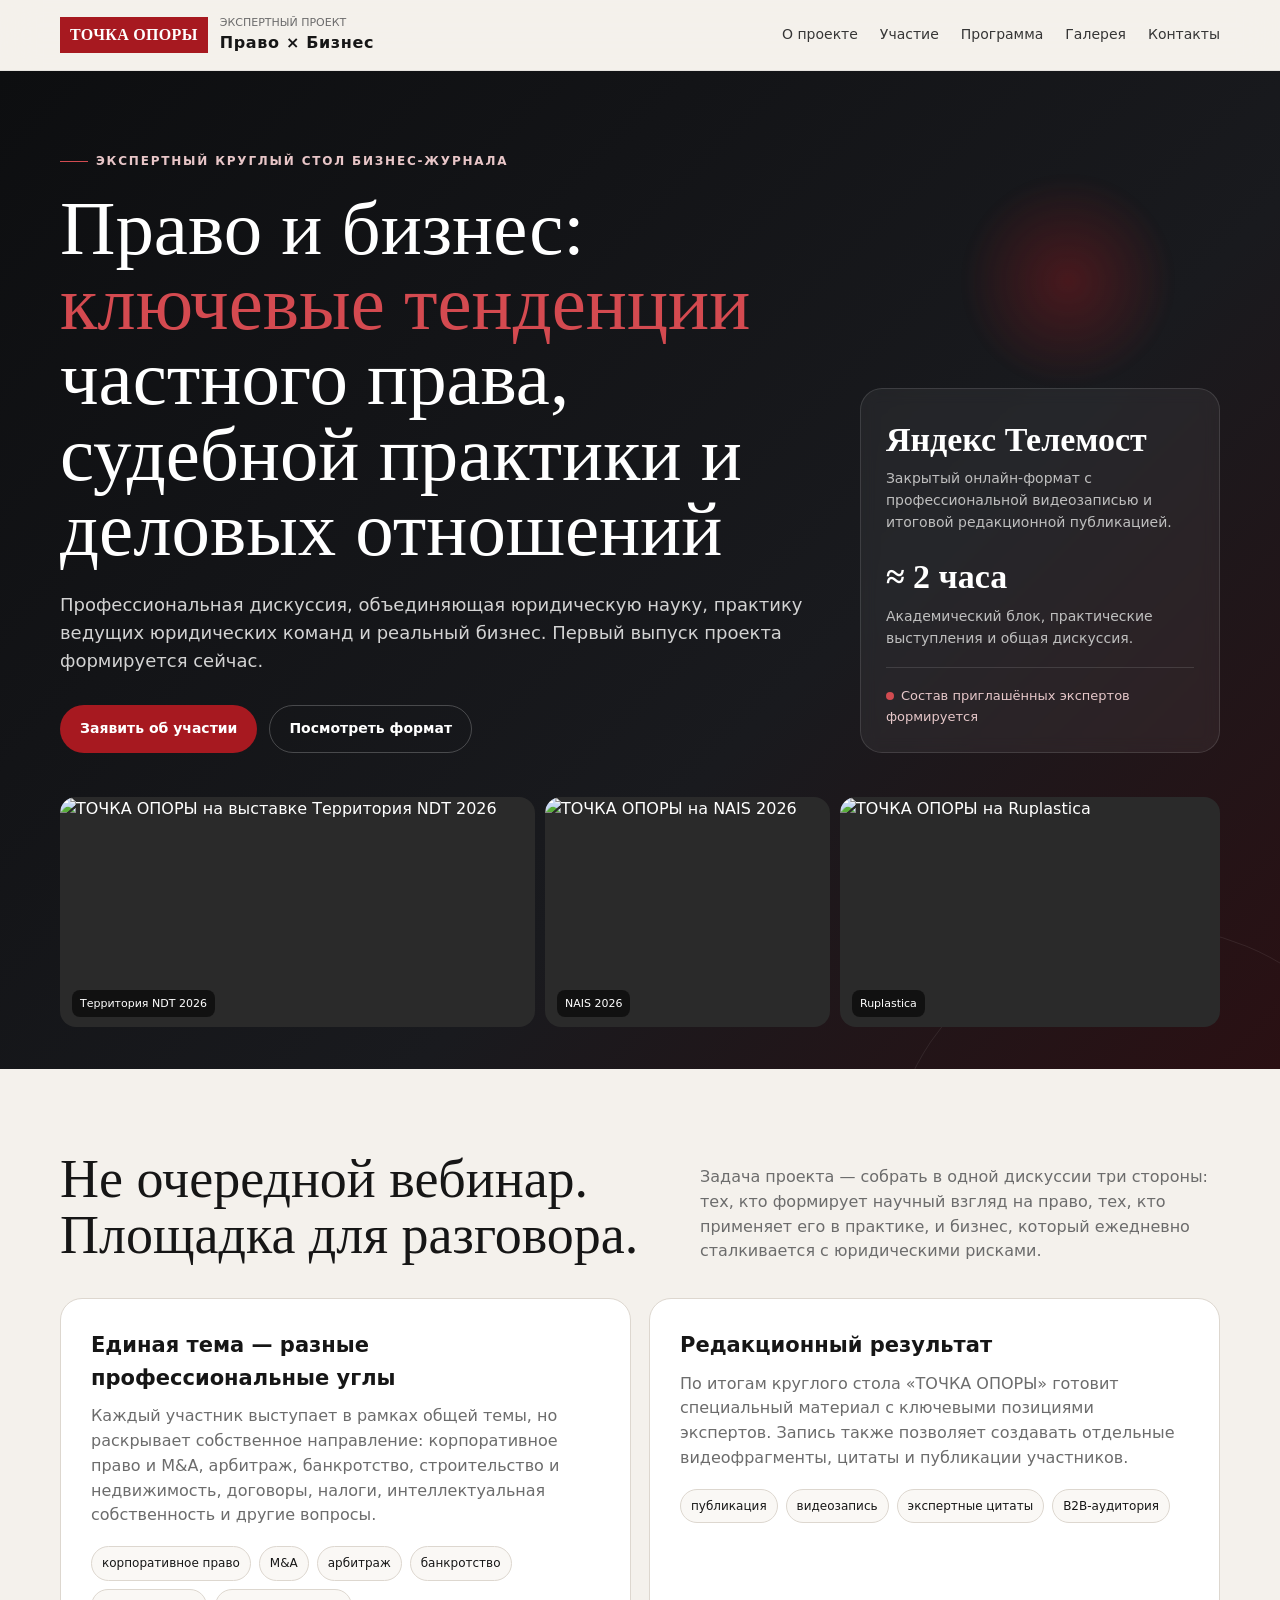
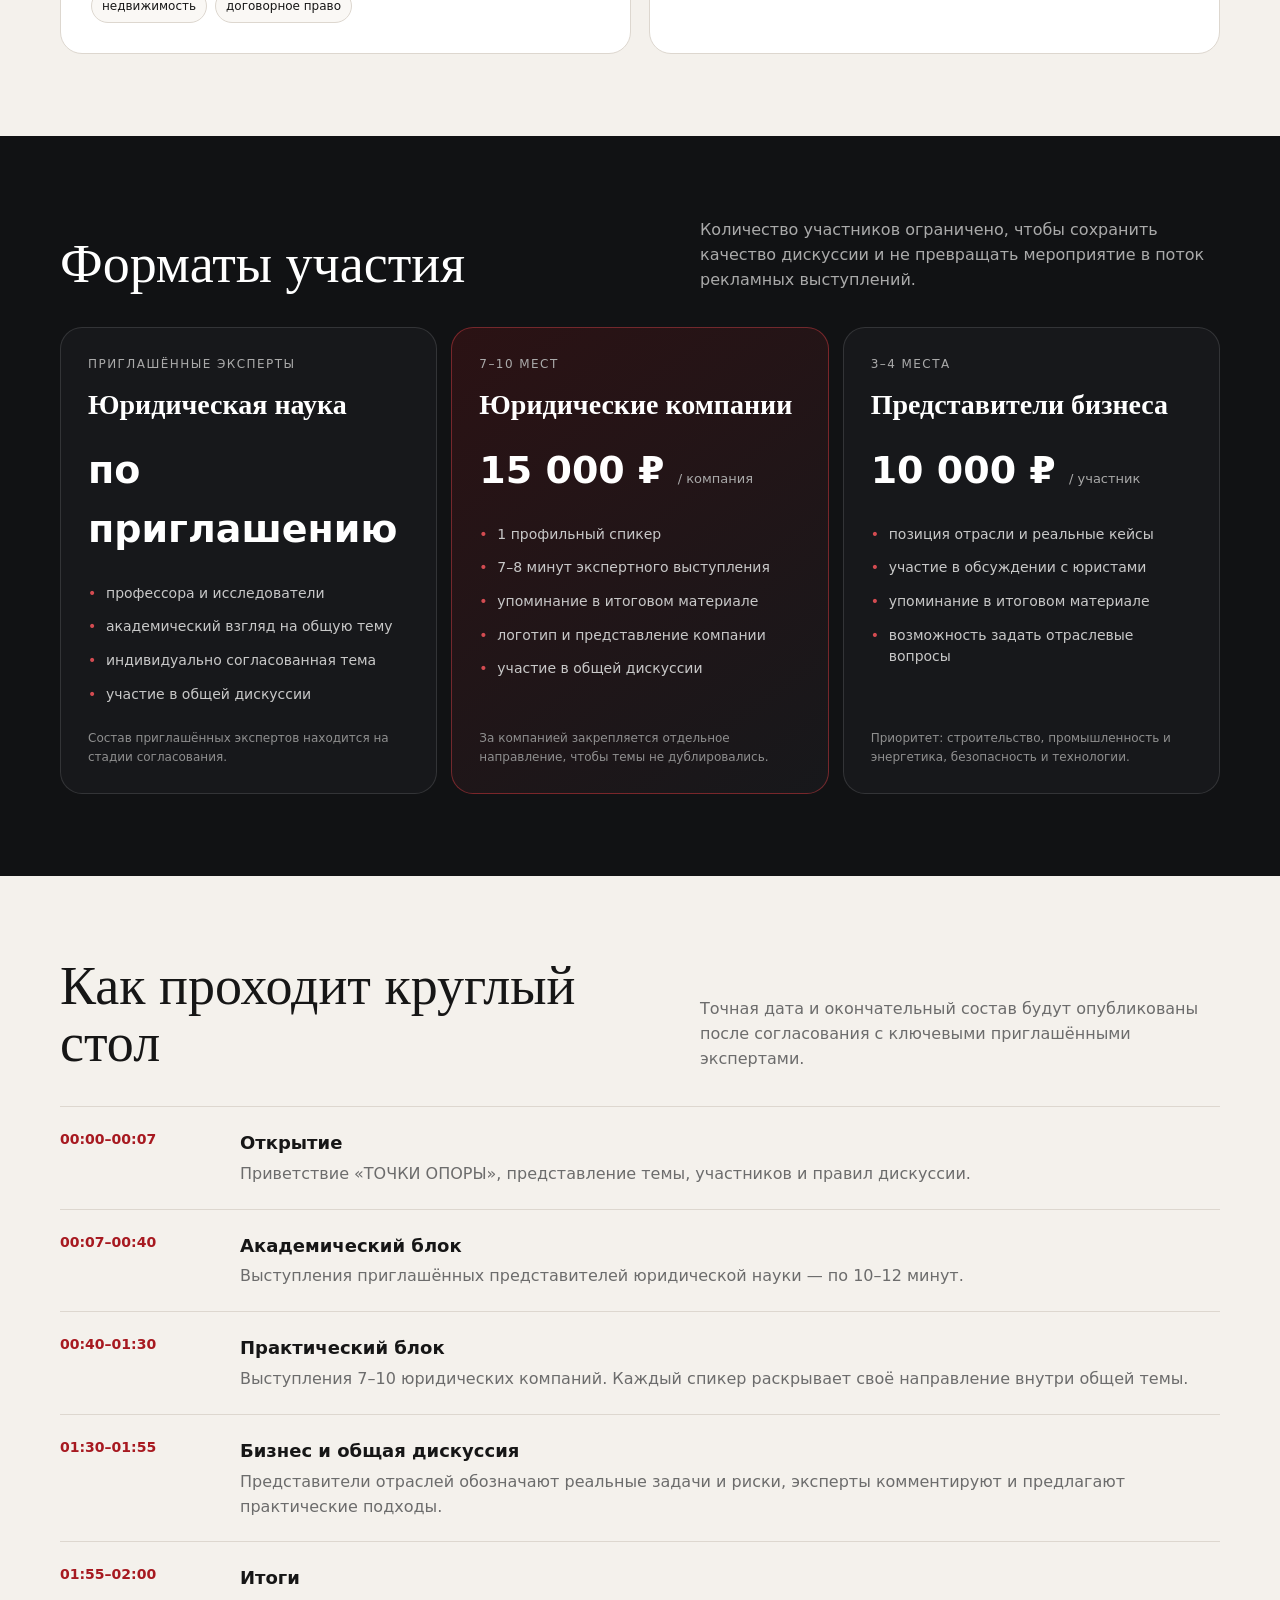
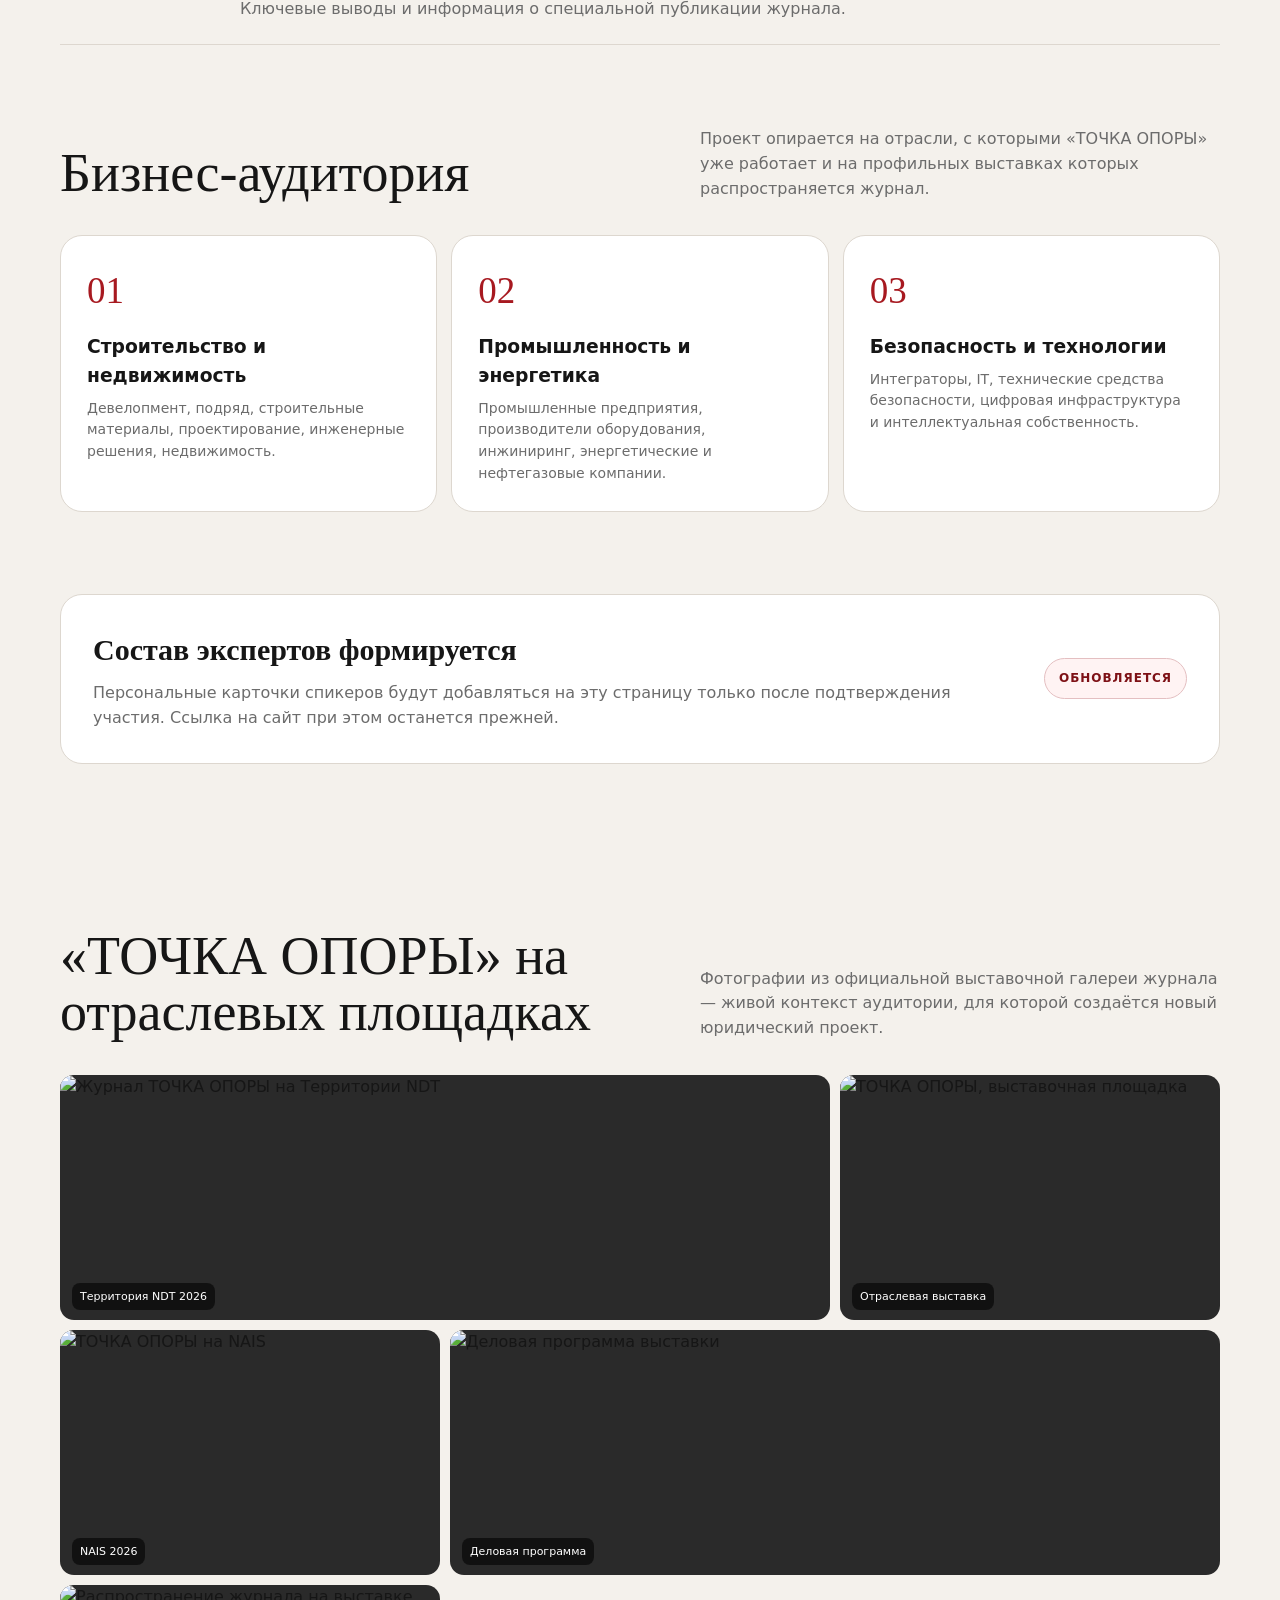
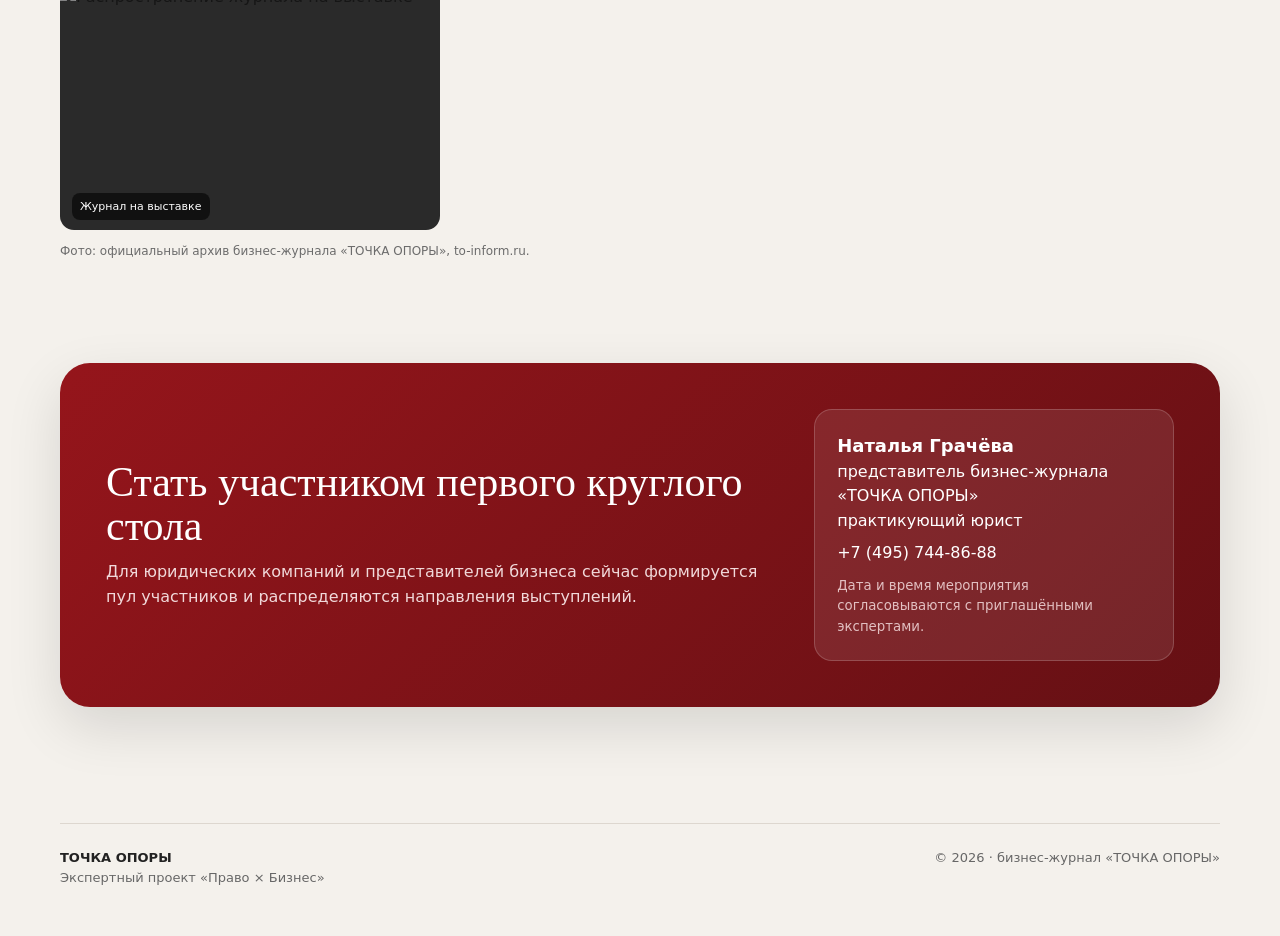
==== index.html @ 20055092 "Add files via upload" ====
<!doctype html>
<html lang="ru">
<head>
  <meta charset="utf-8" />
  <meta name="viewport" content="width=device-width,initial-scale=1" />
  <meta name="theme-color" content="#151515" />
  <meta name="description" content="Экспертный круглый стол бизнес-журнала «ТОЧКА ОПОРЫ»: право и бизнес, судебная практика и развитие деловых отношений." />
  <title>Право и бизнес — круглый стол «ТОЧКИ ОПОРЫ»</title>
  <style>
    :root{
      --ink:#161616;--muted:#6c6c6c;--paper:#f4f1ec;--white:#fff;--red:#a71920;--red2:#7e1116;--line:#ddd7cf;--dark:#111214;
      --radius:22px;--shadow:0 20px 55px rgba(0,0,0,.12);
    }
    *{box-sizing:border-box}html{scroll-behavior:smooth}body{margin:0;font-family:Inter,ui-sans-serif,system-ui,-apple-system,"Segoe UI",Roboto,Arial,sans-serif;background:var(--paper);color:var(--ink);line-height:1.55}
    a{color:inherit;text-decoration:none}img{display:block;max-width:100%}.wrap{width:min(1160px,calc(100% - 36px));margin:auto}
    .top{position:sticky;top:0;z-index:40;background:rgba(244,241,236,.9);backdrop-filter:blur(18px);border-bottom:1px solid rgba(0,0,0,.06)}
    .nav{height:70px;display:flex;align-items:center;justify-content:space-between;gap:24px}.brand{display:flex;align-items:center;gap:12px;font-weight:800;letter-spacing:.04em}.brandmark{background:var(--red);color:#fff;padding:6px 10px;font-family:Georgia,serif;font-weight:700;letter-spacing:.02em}.brand small{display:block;font-weight:500;color:var(--muted);letter-spacing:0;font-size:11px;text-transform:uppercase}.navlinks{display:flex;gap:22px;font-size:14px;color:#363636}.navlinks a:hover{color:var(--red)}
    .hero{background:linear-gradient(135deg,#0d0e10 0%,#191a1e 62%,#2a1013 100%);color:#fff;padding:74px 0 42px;overflow:hidden;position:relative}.hero:before{content:"";position:absolute;inset:auto -10% -38% auto;width:520px;height:520px;border:1px solid rgba(255,255,255,.08);border-radius:50%}.hero:after{content:"";position:absolute;right:8%;top:10%;width:220px;height:220px;background:radial-gradient(circle,rgba(167,25,32,.34),transparent 68%);filter:blur(3px)}
    .eyebrow{display:inline-flex;align-items:center;gap:8px;color:#e8c6c8;font-size:12px;text-transform:uppercase;letter-spacing:.15em;font-weight:700}.eyebrow:before{content:"";width:28px;height:1px;background:#d24b51}.hero-grid{display:grid;grid-template-columns:1.35fr .65fr;gap:52px;align-items:end;position:relative;z-index:1}.hero h1{font-family:Georgia,"Times New Roman",serif;font-size:clamp(43px,6vw,78px);line-height:.98;margin:20px 0 24px;max-width:900px;font-weight:500}.hero h1 span{color:#d44a50}.lead{max-width:760px;font-size:18px;color:#d3d3d3}.actions{display:flex;gap:12px;flex-wrap:wrap;margin-top:30px}.btn{display:inline-flex;align-items:center;justify-content:center;min-height:48px;padding:0 19px;border-radius:999px;font-weight:700;font-size:14px;border:1px solid transparent;transition:.2s}.btn.primary{background:var(--red);color:white}.btn.primary:hover{background:#c72a31;transform:translateY(-1px)}.btn.ghost{border-color:rgba(255,255,255,.22);color:#fff}.btn.ghost:hover{border-color:#fff}.hero-card{border:1px solid rgba(255,255,255,.12);border-radius:var(--radius);padding:25px;background:rgba(255,255,255,.055);backdrop-filter:blur(8px)}.hero-card strong{font-family:Georgia,serif;font-size:34px;display:block}.hero-card p{margin:2px 0 18px;color:#bfbfbf;font-size:14px}.hero-card .status{padding-top:18px;border-top:1px solid rgba(255,255,255,.12);font-size:13px;color:#e7c8ca}.dot{display:inline-block;width:8px;height:8px;border-radius:50%;background:#d14b50;margin-right:7px}
    .photo-strip{display:grid;grid-template-columns:1.25fr .75fr 1fr;gap:10px;margin-top:44px;position:relative;z-index:2}.photo-strip figure,.gallery figure{margin:0;overflow:hidden;background:#2a2a2a;position:relative}.photo-strip figure{height:230px;border-radius:16px}.photo-strip img,.gallery img{width:100%;height:100%;object-fit:cover;transition:transform .45s ease;image-rendering:auto}.photo-strip figure:hover img,.gallery figure:hover img{transform:scale(1.035)}.cap{position:absolute;left:12px;bottom:10px;background:rgba(0,0,0,.58);color:#fff;font-size:11px;padding:5px 8px;border-radius:8px;backdrop-filter:blur(8px)}
    section{padding:82px 0}.section-head{display:flex;justify-content:space-between;gap:40px;align-items:end;margin-bottom:34px}.section-head h2{font-family:Georgia,serif;font-size:clamp(34px,5vw,54px);line-height:1.05;margin:0;font-weight:500}.section-head p{max-width:520px;margin:0;color:var(--muted)}
    .intro{display:grid;grid-template-columns:1fr 1fr;gap:18px}.panel{background:#fff;border:1px solid var(--line);border-radius:var(--radius);padding:30px}.panel h3{font-size:21px;margin:0 0 10px}.panel p{margin:0;color:var(--muted)}.pillrow{display:flex;flex-wrap:wrap;gap:8px;margin-top:18px}.pill{border:1px solid var(--line);background:#faf8f5;padding:7px 10px;border-radius:999px;font-size:12px}
    .dark{background:var(--dark);color:#fff}.dark .section-head p{color:#aaa}.tiers{display:grid;grid-template-columns:repeat(3,1fr);gap:14px}.tier{border:1px solid rgba(255,255,255,.12);border-radius:var(--radius);padding:27px;background:#17181b;min-height:292px;display:flex;flex-direction:column}.tier.featured{background:linear-gradient(145deg,#2b1214,#17181b);border-color:rgba(204,59,65,.5)}.tier .label{font-size:12px;letter-spacing:.12em;text-transform:uppercase;color:#aaa}.tier h3{font-family:Georgia,serif;font-size:28px;margin:10px 0}.price{font-size:38px;font-weight:800;margin:4px 0 18px}.price small{font-size:13px;color:#aaa;font-weight:500}.tier ul{padding:0;margin:0;list-style:none;color:#c8c8c8;font-size:14px}.tier li{padding:6px 0 6px 18px;position:relative}.tier li:before{content:"•";position:absolute;left:0;color:#d34b51}.tier .note{margin-top:auto;padding-top:18px;color:#8f8f8f;font-size:12px}
    .program{display:grid;grid-template-columns:180px 1fr;gap:0;border-top:1px solid var(--line)}.slot{display:contents}.slot-time,.slot-body{padding:22px 0;border-bottom:1px solid var(--line)}.slot-time{font-weight:800;color:var(--red);font-size:14px}.slot-body h3{margin:0 0 5px;font-size:18px}.slot-body p{margin:0;color:var(--muted)}
    .industries{display:grid;grid-template-columns:repeat(3,1fr);gap:14px}.industry{border-radius:var(--radius);background:#fff;border:1px solid var(--line);padding:26px}.industry .n{font-family:Georgia,serif;color:var(--red);font-size:37px}.industry h3{margin:12px 0 8px}.industry p{margin:0;color:var(--muted);font-size:14px}
    .speaker-placeholder{background:#fff;border:1px solid var(--line);border-radius:var(--radius);padding:32px;display:grid;grid-template-columns:1fr auto;gap:20px;align-items:center}.speaker-placeholder h3{font-family:Georgia,serif;font-size:30px;margin:0 0 8px}.speaker-placeholder p{margin:0;color:var(--muted)}.badge{border:1px solid #e4bfc1;color:var(--red2);background:#fff3f3;border-radius:999px;padding:10px 14px;font-size:12px;font-weight:800;text-transform:uppercase;letter-spacing:.08em}
    .gallery{display:grid;grid-template-columns:repeat(3,1fr);gap:10px}.gallery figure{height:245px;border-radius:14px}.gallery .wide{grid-column:span 2}.gallery-source{margin-top:12px;color:var(--muted);font-size:12px}
    .cta{background:linear-gradient(135deg,#95151b,#651014);color:#fff;border-radius:30px;padding:46px;display:grid;grid-template-columns:1.3fr .7fr;gap:40px;align-items:center;box-shadow:var(--shadow)}.cta h2{font-family:Georgia,serif;font-size:42px;line-height:1.05;margin:0 0 12px;font-weight:500}.cta p{margin:0;color:#f1d9da}.contactbox{background:rgba(255,255,255,.09);border:1px solid rgba(255,255,255,.18);border-radius:18px;padding:22px}.contactbox strong{display:block;font-size:18px}.contactbox a{display:block;margin-top:7px;color:#fff}.contactbox small{display:block;margin-top:10px;color:#e2bfc1}
    footer{padding:34px 0 48px;color:#676767;font-size:13px}.foot{display:flex;justify-content:space-between;gap:20px;border-top:1px solid var(--line);padding-top:24px}.foot strong{color:#222}
    @media(max-width:860px){.navlinks{display:none}.hero-grid,.intro,.cta{grid-template-columns:1fr}.hero{padding-top:56px}.hero-card{max-width:480px}.photo-strip{grid-template-columns:1fr 1fr}.photo-strip figure:first-child{grid-column:span 2}.tiers,.industries{grid-template-columns:1fr}.section-head{display:block}.section-head p{margin-top:14px}.gallery{grid-template-columns:1fr 1fr}.gallery .wide{grid-column:span 2}.program{grid-template-columns:95px 1fr}.speaker-placeholder{grid-template-columns:1fr}.badge{justify-self:start}}
    @media(max-width:560px){.wrap{width:min(100% - 24px,1160px)}.nav{height:62px}.brand small{display:none}.hero h1{font-size:43px}.lead{font-size:16px}.photo-strip{grid-template-columns:1fr}.photo-strip figure,.photo-strip figure:first-child{grid-column:auto;height:200px}.gallery{grid-template-columns:1fr}.gallery .wide{grid-column:auto}.gallery figure{height:235px}.program{display:block}.slot{display:block;border-bottom:1px solid var(--line);padding:18px 0}.slot-time,.slot-body{border:0;padding:0}.slot-body{padding-top:6px}.cta{padding:30px}.cta h2{font-size:34px}section{padding:62px 0}}
  </style>
</head>
<body>
  <header class="top">
    <div class="wrap nav">
      <a class="brand" href="#top"><span class="brandmark">ТОЧКА ОПОРЫ</span><span><small>экспертный проект</small>Право × Бизнес</span></a>
      <nav class="navlinks"><a href="#concept">О проекте</a><a href="#participants">Участие</a><a href="#program">Программа</a><a href="#gallery">Галерея</a><a href="#contact">Контакты</a></nav>
    </div>
  </header>

  <main id="top">
    <section class="hero">
      <div class="wrap">
        <div class="hero-grid">
          <div>
            <div class="eyebrow">Экспертный круглый стол бизнес-журнала</div>
            <h1>Право и бизнес: <span>ключевые тенденции</span> частного права, судебной практики и деловых отношений</h1>
            <p class="lead">Профессиональная дискуссия, объединяющая юридическую науку, практику ведущих юридических команд и реальный бизнес. Первый выпуск проекта формируется сейчас.</p>
            <div class="actions"><a class="btn primary" href="#contact">Заявить об участии</a><a class="btn ghost" href="#program">Посмотреть формат</a></div>
          </div>
          <aside class="hero-card">
            <strong>Яндекс Телемост</strong><p>Закрытый онлайн-формат с профессиональной видеозаписью и итоговой редакционной публикацией.</p>
            <strong>≈ 2 часа</strong><p>Академический блок, практические выступления и общая дискуссия.</p>
            <div class="status"><span class="dot"></span>Состав приглашённых экспертов формируется</div>
          </aside>
        </div>
        <div class="photo-strip" aria-label="Фотографии журнала на отраслевых выставках">
          <figure><img loading="eager" src="https://www.to-inform.ru/images/stories/galleric/303/thumbs/terr-ndt26_06.jpg" alt="ТОЧКА ОПОРЫ на выставке Территория NDT 2026"><span class="cap">Территория NDT 2026</span></figure>
          <figure><img loading="lazy" src="https://www.to-inform.ru/images/stories/galleric/296/thumbs/nais26_09.jpg" alt="ТОЧКА ОПОРЫ на NAIS 2026"><span class="cap">NAIS 2026</span></figure>
          <figure><img loading="lazy" src="https://www.to-inform.ru/images/stories/galleric/287/thumbs/ruplastika25_15.jpg" alt="ТОЧКА ОПОРЫ на Ruplastica"><span class="cap">Ruplastica</span></figure>
        </div>
      </div>
    </section>

    <section id="concept">
      <div class="wrap">
        <div class="section-head"><h2>Не очередной вебинар.<br>Площадка для разговора.</h2><p>Задача проекта — собрать в одной дискуссии три стороны: тех, кто формирует научный взгляд на право, тех, кто применяет его в практике, и бизнес, который ежедневно сталкивается с юридическими рисками.</p></div>
        <div class="intro">
          <article class="panel"><h3>Единая тема — разные профессиональные углы</h3><p>Каждый участник выступает в рамках общей темы, но раскрывает собственное направление: корпоративное право и M&A, арбитраж, банкротство, строительство и недвижимость, договоры, налоги, интеллектуальная собственность и другие вопросы.</p><div class="pillrow"><span class="pill">корпоративное право</span><span class="pill">M&A</span><span class="pill">арбитраж</span><span class="pill">банкротство</span><span class="pill">недвижимость</span><span class="pill">договорное право</span></div></article>
          <article class="panel"><h3>Редакционный результат</h3><p>По итогам круглого стола «ТОЧКА ОПОРЫ» готовит специальный материал с ключевыми позициями экспертов. Запись также позволяет создавать отдельные видеофрагменты, цитаты и публикации участников.</p><div class="pillrow"><span class="pill">публикация</span><span class="pill">видеозапись</span><span class="pill">экспертные цитаты</span><span class="pill">B2B-аудитория</span></div></article>
        </div>
      </div>
    </section>

    <section id="participants" class="dark">
      <div class="wrap">
        <div class="section-head"><h2>Форматы участия</h2><p>Количество участников ограничено, чтобы сохранить качество дискуссии и не превращать мероприятие в поток рекламных выступлений.</p></div>
        <div class="tiers">
          <article class="tier"><div class="label">Приглашённые эксперты</div><h3>Юридическая наука</h3><div class="price">по приглашению</div><ul><li>профессора и исследователи</li><li>академический взгляд на общую тему</li><li>индивидуально согласованная тема</li><li>участие в общей дискуссии</li></ul><div class="note">Состав приглашённых экспертов находится на стадии согласования.</div></article>
          <article class="tier featured"><div class="label">7–10 мест</div><h3>Юридические компании</h3><div class="price">15 000 ₽ <small>/ компания</small></div><ul><li>1 профильный спикер</li><li>7–8 минут экспертного выступления</li><li>упоминание в итоговом материале</li><li>логотип и представление компании</li><li>участие в общей дискуссии</li></ul><div class="note">За компанией закрепляется отдельное направление, чтобы темы не дублировались.</div></article>
          <article class="tier"><div class="label">3–4 места</div><h3>Представители бизнеса</h3><div class="price">10 000 ₽ <small>/ участник</small></div><ul><li>позиция отрасли и реальные кейсы</li><li>участие в обсуждении с юристами</li><li>упоминание в итоговом материале</li><li>возможность задать отраслевые вопросы</li></ul><div class="note">Приоритет: строительство, промышленность и энергетика, безопасность и технологии.</div></article>
        </div>
      </div>
    </section>

    <section id="program">
      <div class="wrap">
        <div class="section-head"><h2>Как проходит круглый стол</h2><p>Точная дата и окончательный состав будут опубликованы после согласования с ключевыми приглашёнными экспертами.</p></div>
        <div class="program">
          <div class="slot"><div class="slot-time">00:00–00:07</div><div class="slot-body"><h3>Открытие</h3><p>Приветствие «ТОЧКИ ОПОРЫ», представление темы, участников и правил дискуссии.</p></div></div>
          <div class="slot"><div class="slot-time">00:07–00:40</div><div class="slot-body"><h3>Академический блок</h3><p>Выступления приглашённых представителей юридической науки — по 10–12 минут.</p></div></div>
          <div class="slot"><div class="slot-time">00:40–01:30</div><div class="slot-body"><h3>Практический блок</h3><p>Выступления 7–10 юридических компаний. Каждый спикер раскрывает своё направление внутри общей темы.</p></div></div>
          <div class="slot"><div class="slot-time">01:30–01:55</div><div class="slot-body"><h3>Бизнес и общая дискуссия</h3><p>Представители отраслей обозначают реальные задачи и риски, эксперты комментируют и предлагают практические подходы.</p></div></div>
          <div class="slot"><div class="slot-time">01:55–02:00</div><div class="slot-body"><h3>Итоги</h3><p>Ключевые выводы и информация о специальной публикации журнала.</p></div></div>
        </div>
      </div>
    </section>

    <section style="padding-top:0">
      <div class="wrap">
        <div class="section-head"><h2>Бизнес-аудитория</h2><p>Проект опирается на отрасли, с которыми «ТОЧКА ОПОРЫ» уже работает и на профильных выставках которых распространяется журнал.</p></div>
        <div class="industries">
          <article class="industry"><div class="n">01</div><h3>Строительство и недвижимость</h3><p>Девелопмент, подряд, строительные материалы, проектирование, инженерные решения, недвижимость.</p></article>
          <article class="industry"><div class="n">02</div><h3>Промышленность и энергетика</h3><p>Промышленные предприятия, производители оборудования, инжиниринг, энергетические и нефтегазовые компании.</p></article>
          <article class="industry"><div class="n">03</div><h3>Безопасность и технологии</h3><p>Интеграторы, IT, технические средства безопасности, цифровая инфраструктура и интеллектуальная собственность.</p></article>
        </div>
      </div>
    </section>

    <section style="padding-top:0">
      <div class="wrap">
        <div class="speaker-placeholder"><div><h3>Состав экспертов формируется</h3><p>Персональные карточки спикеров будут добавляться на эту страницу только после подтверждения участия. Ссылка на сайт при этом останется прежней.</p></div><div class="badge">обновляется</div></div>
      </div>
    </section>

    <section id="gallery">
      <div class="wrap">
        <div class="section-head"><h2>«ТОЧКА ОПОРЫ» на отраслевых площадках</h2><p>Фотографии из официальной выставочной галереи журнала — живой контекст аудитории, для которой создаётся новый юридический проект.</p></div>
        <div class="gallery">
          <figure class="wide"><img loading="lazy" src="https://www.to-inform.ru/images/stories/galleric/303/thumbs/terr-ndt26_04.jpg" alt="Журнал ТОЧКА ОПОРЫ на Территории NDT"><span class="cap">Территория NDT 2026</span></figure>
          <figure><img loading="lazy" src="https://www.to-inform.ru/images/stories/galleric/303/thumbs/terr-ndt26_07.jpg" alt="ТОЧКА ОПОРЫ, выставочная площадка"><span class="cap">Отраслевая выставка</span></figure>
          <figure><img loading="lazy" src="https://www.to-inform.ru/images/stories/galleric/296/thumbs/nais26_08.jpg" alt="ТОЧКА ОПОРЫ на NAIS"><span class="cap">NAIS 2026</span></figure>
          <figure class="wide"><img loading="lazy" src="https://www.to-inform.ru/images/stories/galleric/287/thumbs/ruplastika25_14.jpg" alt="Деловая программа выставки"><span class="cap">Деловая программа</span></figure>
          <figure><img loading="lazy" src="https://www.to-inform.ru/images/stories/galleric/296/thumbs/nais26_07.jpg" alt="Распространение журнала на выставке"><span class="cap">Журнал на выставке</span></figure>
        </div>
        <div class="gallery-source">Фото: официальный архив бизнес-журнала «ТОЧКА ОПОРЫ», to-inform.ru.</div>
      </div>
    </section>

    <section id="contact" style="padding-top:20px">
      <div class="wrap">
        <div class="cta">
          <div><h2>Стать участником первого круглого стола</h2><p>Для юридических компаний и представителей бизнеса сейчас формируется пул участников и распределяются направления выступлений.</p></div>
          <div class="contactbox"><strong>Наталья Грачёва</strong><span>представитель бизнес-журнала «ТОЧКА ОПОРЫ»<br>практикующий юрист</span><a href="tel:+74957448688">+7 (495) 744-86-88</a><small>Дата и время мероприятия согласовываются с приглашёнными экспертами.</small></div>
        </div>
      </div>
    </section>
  </main>

  <footer><div class="wrap foot"><div><strong>ТОЧКА ОПОРЫ</strong><br>Экспертный проект «Право × Бизнес»</div><div>© 2026 · бизнес-журнал «ТОЧКА ОПОРЫ»</div></div></footer>
</body>
</html>
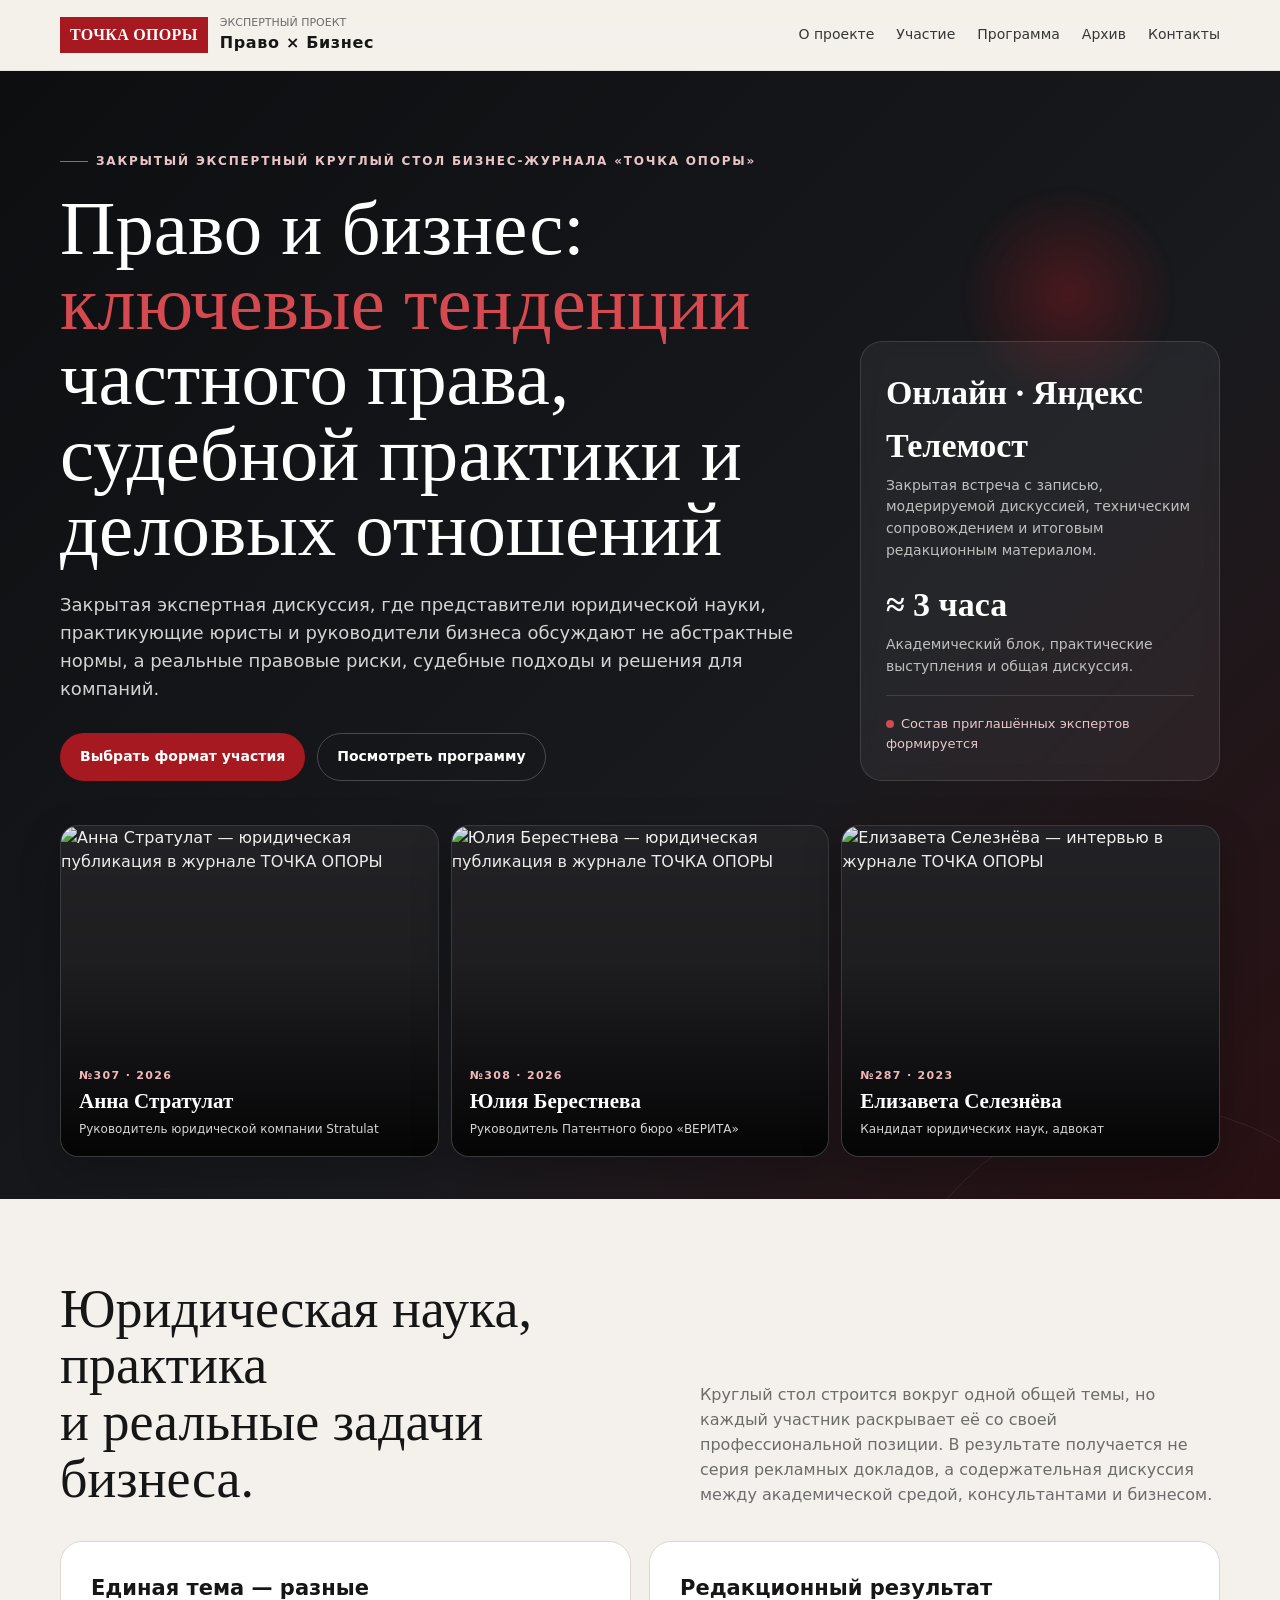
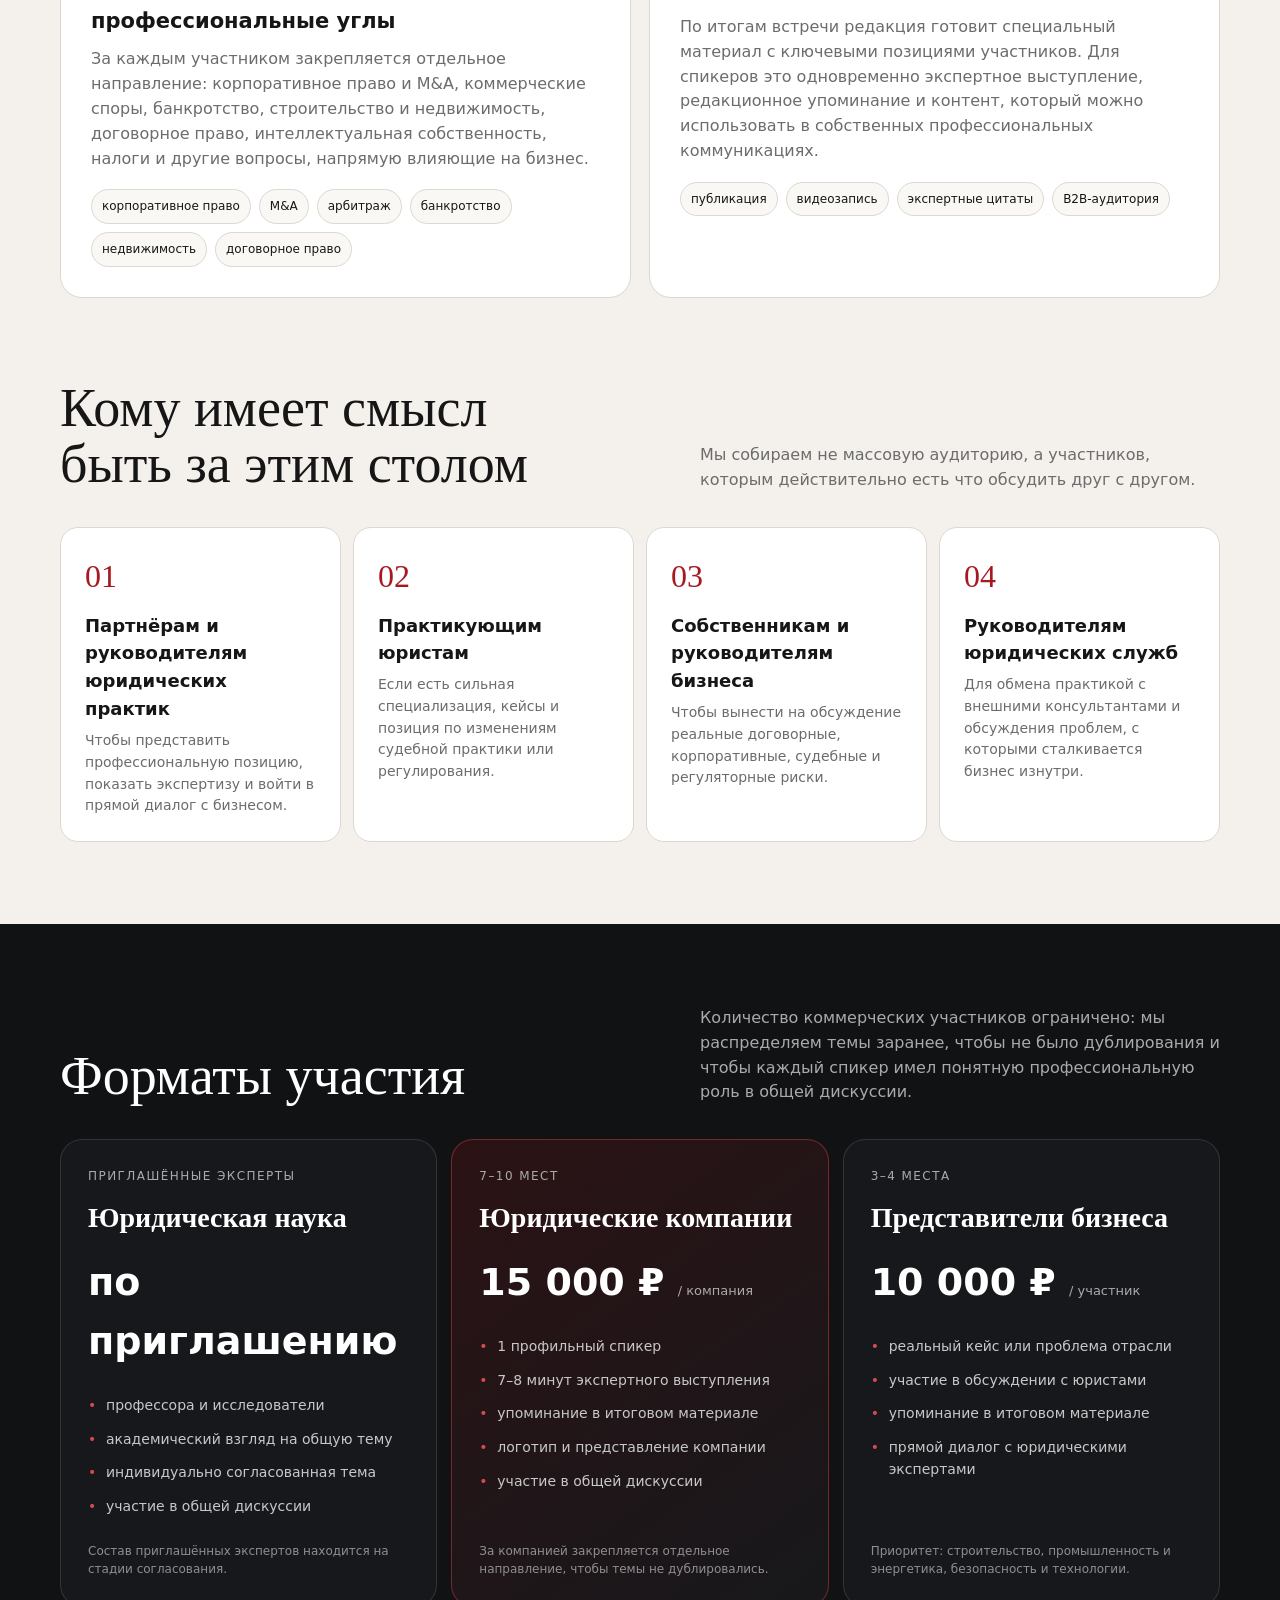
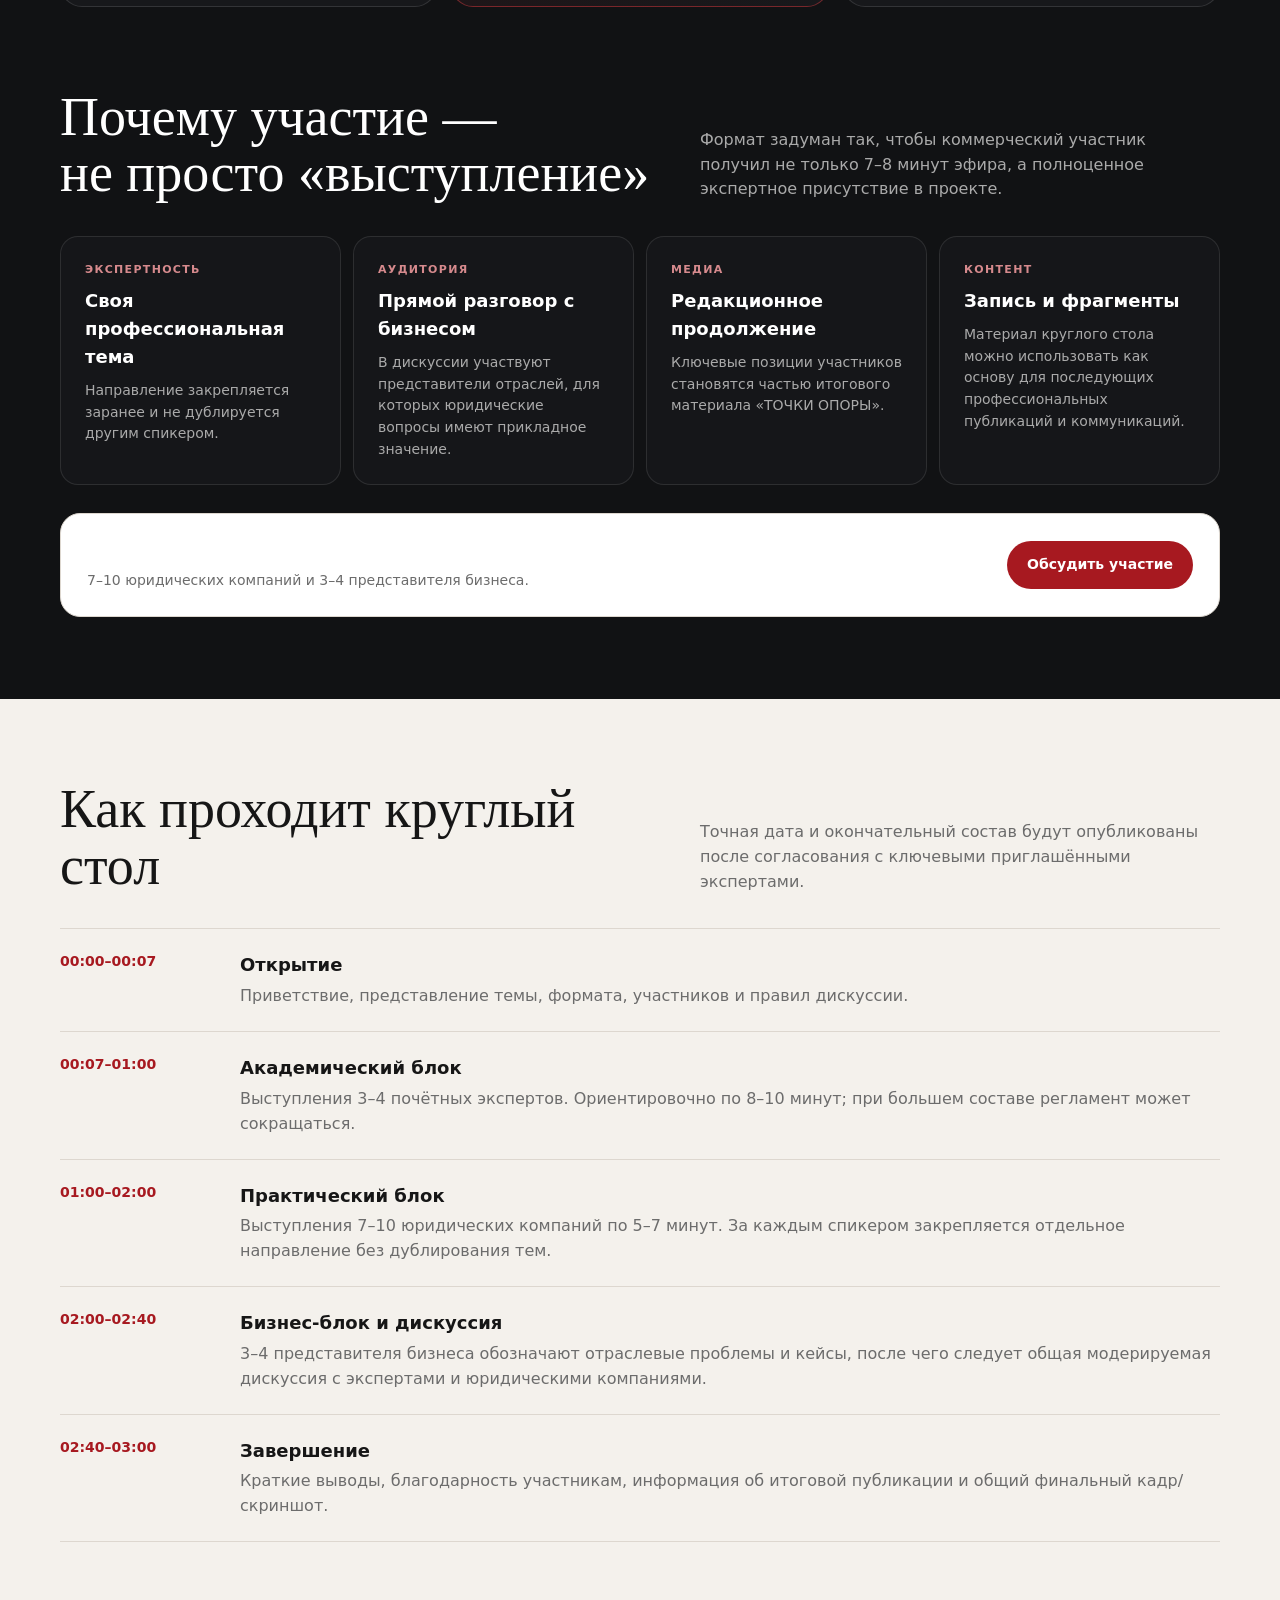
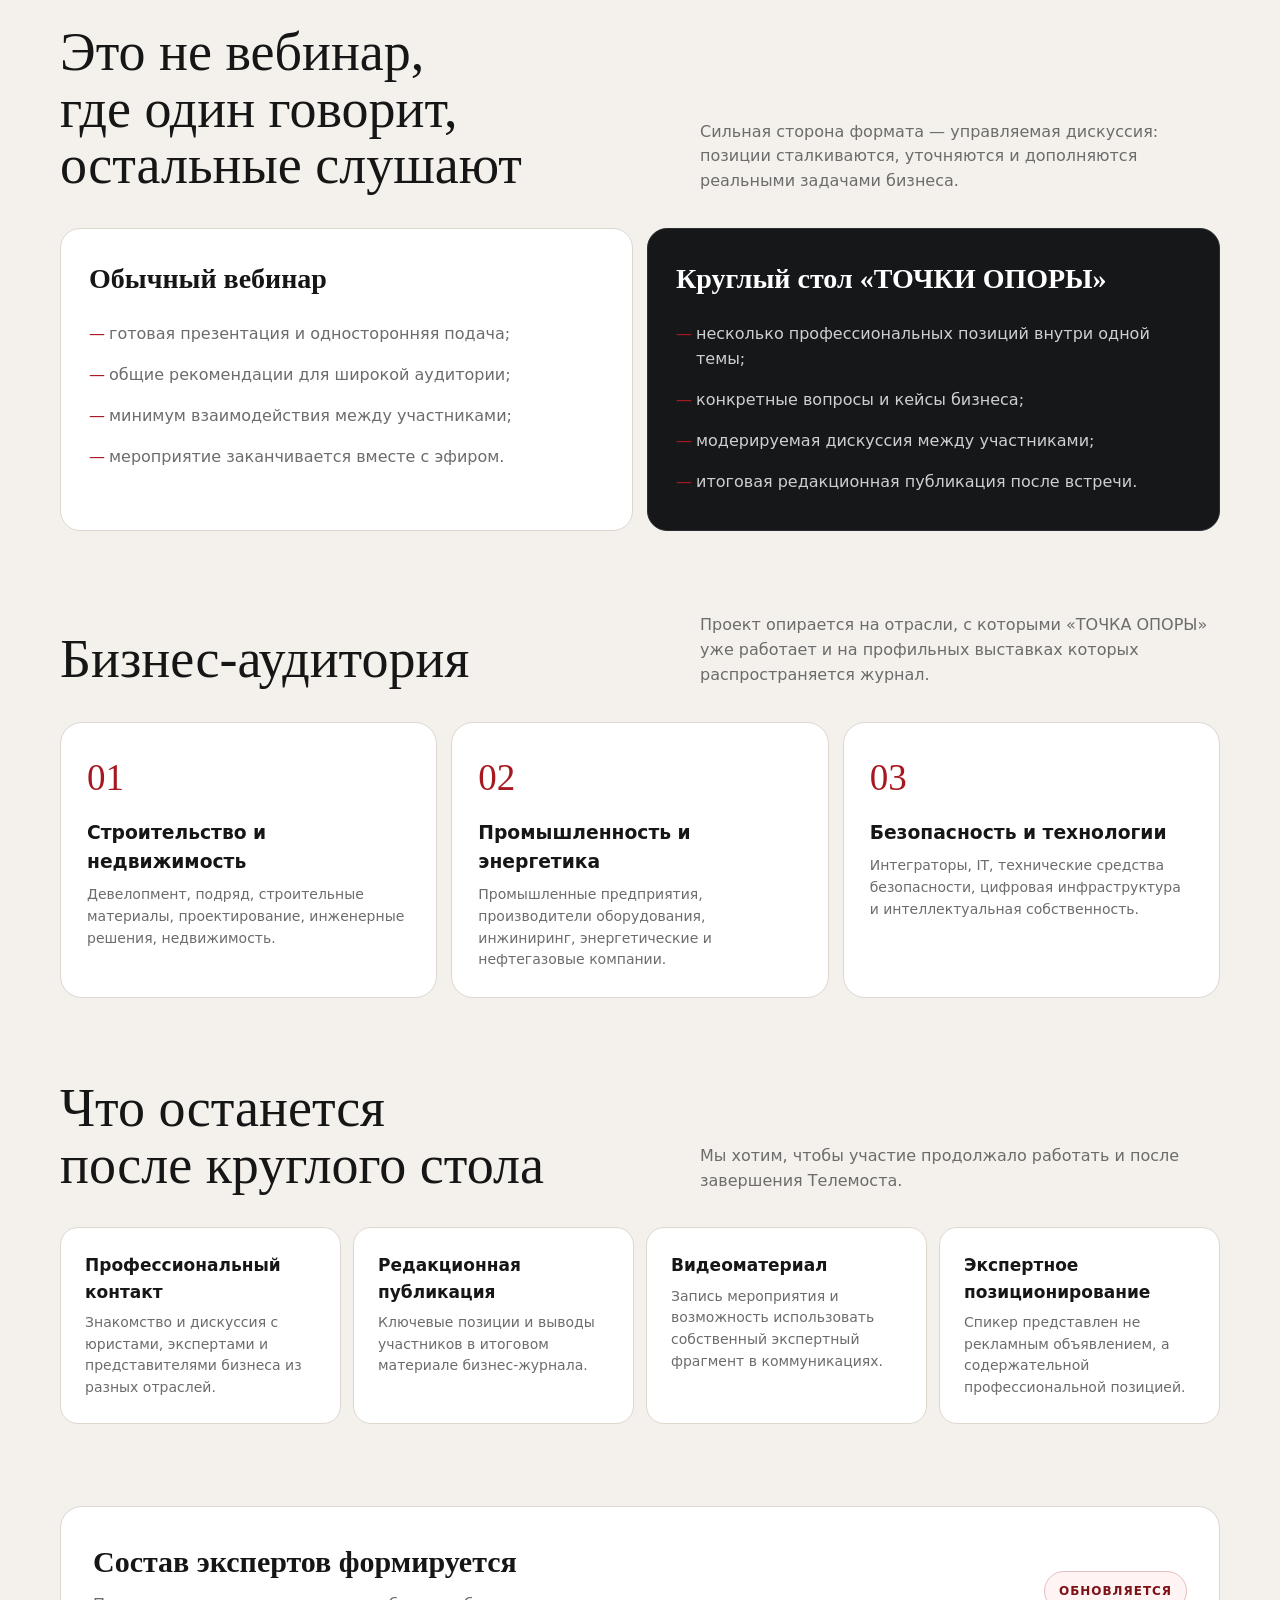
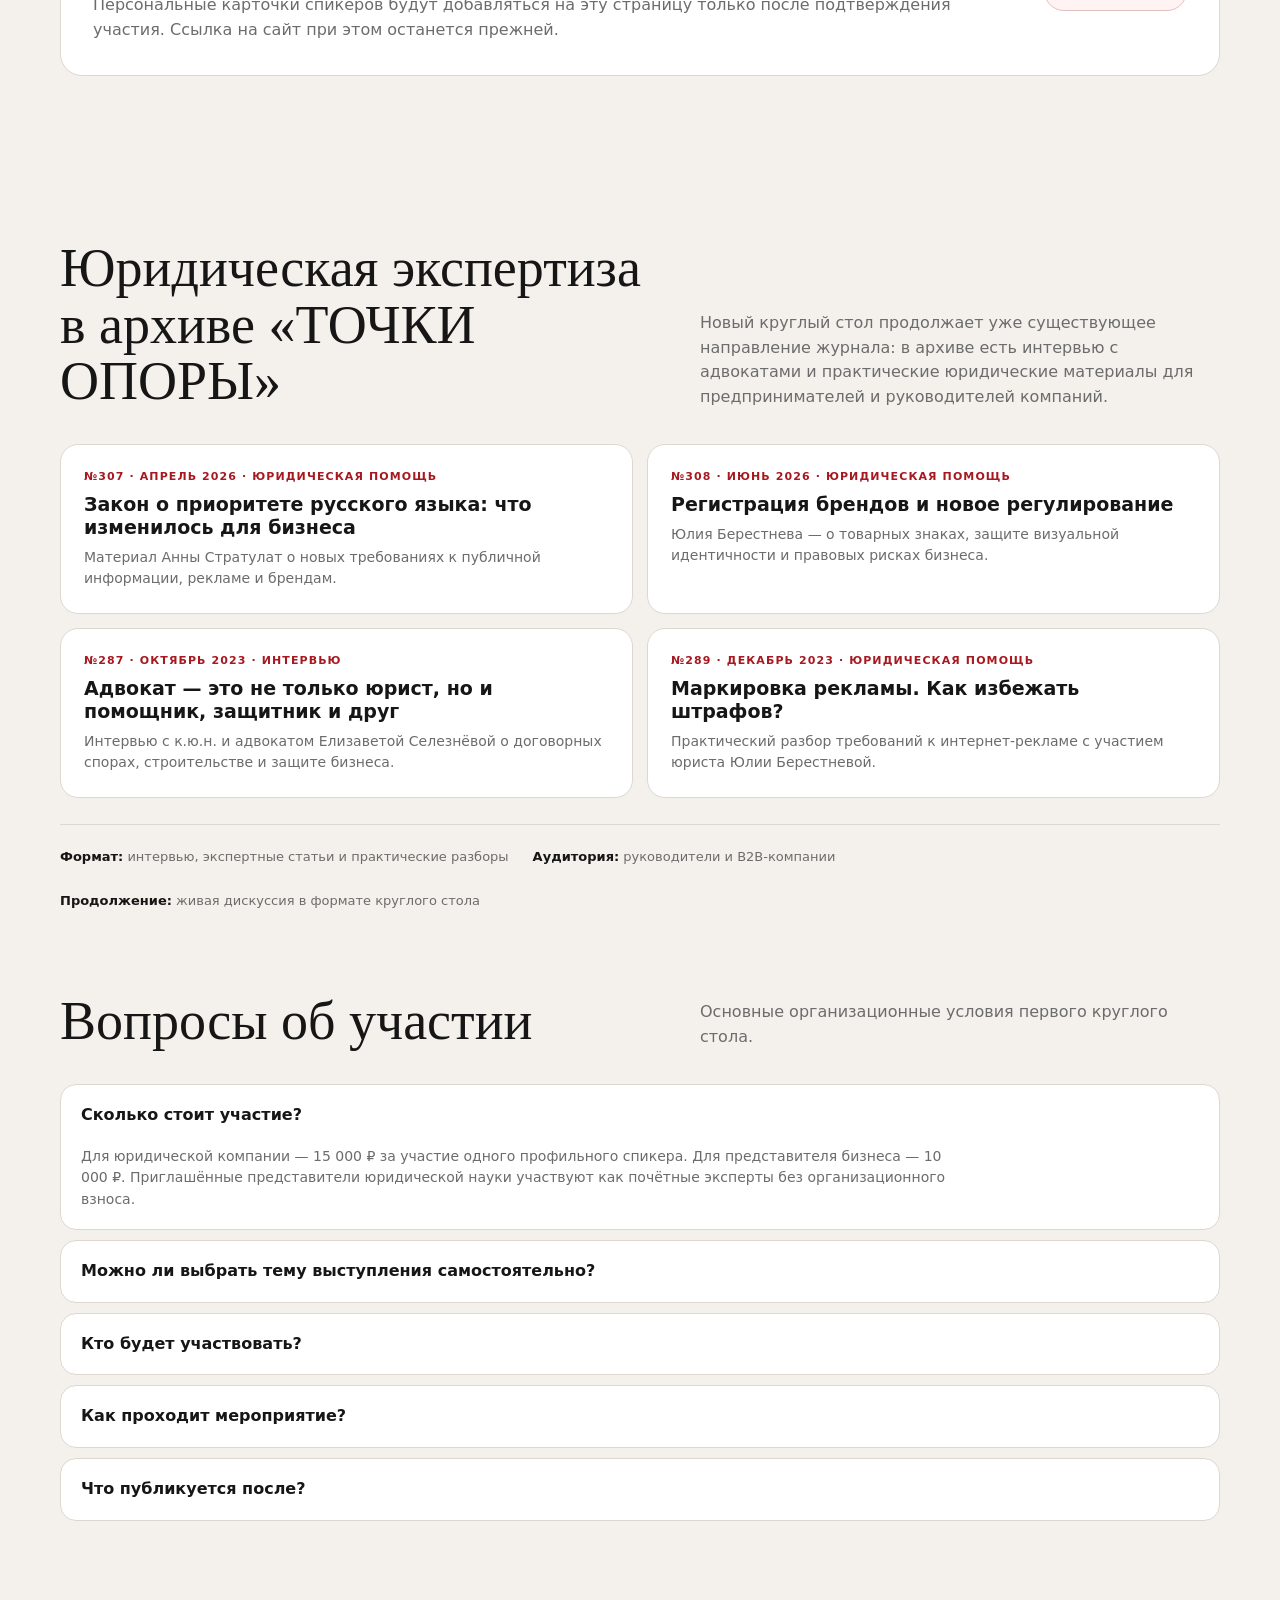
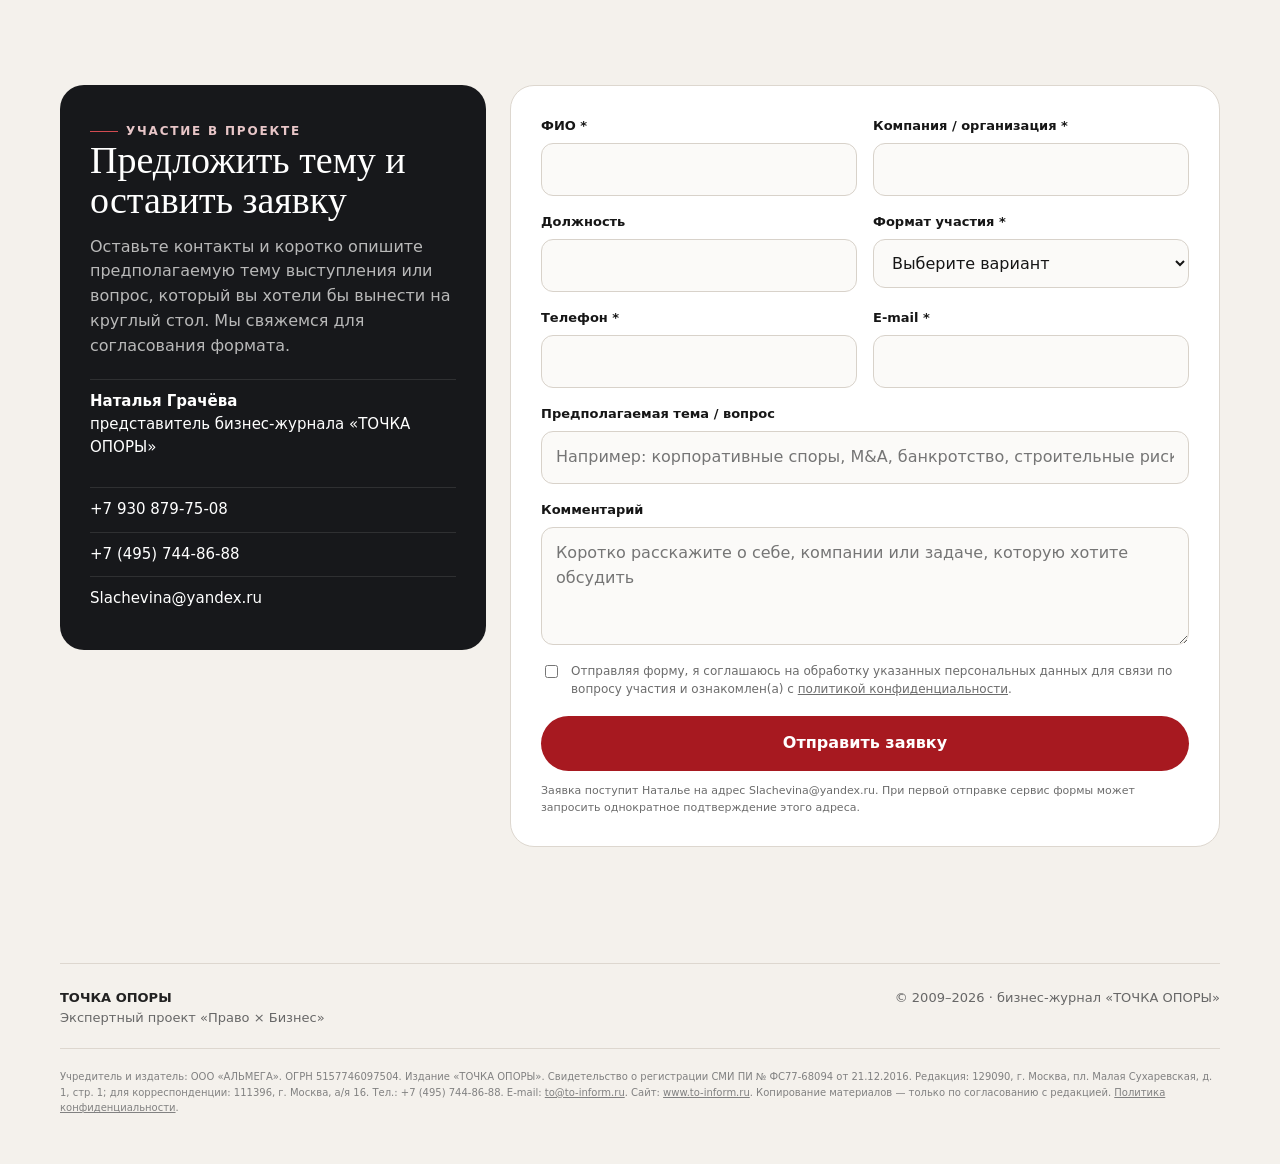
==== commit b5f36bda: "Add files via upload" ====
--- a/index.html
+++ b/index.html
@@ -29,13 +29,102 @@
     footer{padding:34px 0 48px;color:#676767;font-size:13px}.foot{display:flex;justify-content:space-between;gap:20px;border-top:1px solid var(--line);padding-top:24px}.foot strong{color:#222}
     @media(max-width:860px){.navlinks{display:none}.hero-grid,.intro,.cta{grid-template-columns:1fr}.hero{padding-top:56px}.hero-card{max-width:480px}.photo-strip{grid-template-columns:1fr 1fr}.photo-strip figure:first-child{grid-column:span 2}.tiers,.industries{grid-template-columns:1fr}.section-head{display:block}.section-head p{margin-top:14px}.gallery{grid-template-columns:1fr 1fr}.gallery .wide{grid-column:span 2}.program{grid-template-columns:95px 1fr}.speaker-placeholder{grid-template-columns:1fr}.badge{justify-self:start}}
     @media(max-width:560px){.wrap{width:min(100% - 24px,1160px)}.nav{height:62px}.brand small{display:none}.hero h1{font-size:43px}.lead{font-size:16px}.photo-strip{grid-template-columns:1fr}.photo-strip figure,.photo-strip figure:first-child{grid-column:auto;height:200px}.gallery{grid-template-columns:1fr}.gallery .wide{grid-column:auto}.gallery figure{height:235px}.program{display:block}.slot{display:block;border-bottom:1px solid var(--line);padding:18px 0}.slot-time,.slot-body{border:0;padding:0}.slot-body{padding-top:6px}.cta{padding:30px}.cta h2{font-size:34px}section{padding:62px 0}}
+  
+    .archive-strip{display:grid;grid-template-columns:repeat(3,1fr);gap:12px;margin-top:44px;position:relative;z-index:2}
+    .archive-card{position:relative;min-height:330px;border-radius:18px;overflow:hidden;background:#242428;border:1px solid rgba(255,255,255,.1);box-shadow:0 14px 40px rgba(0,0,0,.22)}
+    .archive-card img{width:100%;height:100%;min-height:330px;object-fit:cover;object-position:center top;transition:transform .4s ease}
+    .archive-card:hover img{transform:scale(1.025)}
+    .archive-card:after{content:"";position:absolute;inset:0;background:linear-gradient(to top,rgba(0,0,0,.88) 0%,rgba(0,0,0,.18) 58%,rgba(0,0,0,.05) 100%)}
+    .archive-copy{position:absolute;z-index:2;left:18px;right:18px;bottom:17px}
+    .archive-copy .year{font-size:11px;text-transform:uppercase;letter-spacing:.12em;color:#f0b8bb;font-weight:800}
+    .archive-copy h3{font-family:Georgia,serif;font-size:21px;line-height:1.08;margin:6px 0 7px;color:#fff}
+    .archive-copy p{font-size:12px;color:#d5d5d5;margin:0}
+    .archive-list{display:grid;grid-template-columns:repeat(2,1fr);gap:14px}
+    .archive-link{display:block;background:#fff;border:1px solid var(--line);border-radius:18px;padding:23px;transition:.2s}
+    .archive-link:hover{transform:translateY(-2px);box-shadow:0 14px 35px rgba(0,0,0,.07);border-color:#c8b9b9}
+    .archive-link .meta{font-size:11px;color:var(--red);font-weight:800;letter-spacing:.1em;text-transform:uppercase}
+    .archive-link h3{font-size:19px;line-height:1.2;margin:8px 0 8px}
+    .archive-link p{margin:0;color:var(--muted);font-size:14px}
+    .proofline{display:flex;gap:24px;flex-wrap:wrap;margin-top:26px;padding-top:22px;border-top:1px solid var(--line);color:var(--muted);font-size:13px}
+    .proofline strong{color:var(--ink)}
+    @media(max-width:860px){.archive-strip{grid-template-columns:1fr 1fr}.archive-card:first-child{grid-column:span 2}.archive-list{grid-template-columns:1fr}}
+    @media(max-width:560px){.archive-strip{grid-template-columns:1fr}.archive-card,.archive-card:first-child{grid-column:auto;min-height:310px}.archive-card img{min-height:310px}.archive-list{grid-template-columns:1fr}}
+
+  
+    .audience-grid{display:grid;grid-template-columns:repeat(4,1fr);gap:12px}
+    .audience-card{background:#fff;border:1px solid var(--line);border-radius:18px;padding:24px}
+    .audience-card .num{font-family:Georgia,serif;color:var(--red);font-size:32px}
+    .audience-card h3{margin:10px 0 7px;font-size:18px}
+    .audience-card p{margin:0;color:var(--muted);font-size:14px}
+
+    .why-grid{display:grid;grid-template-columns:repeat(4,1fr);gap:12px}
+    .why-card{background:#151619;color:#fff;border:1px solid rgba(255,255,255,.1);border-radius:18px;padding:24px}
+    .why-card .kicker{font-size:11px;letter-spacing:.12em;text-transform:uppercase;color:#d68a8d;font-weight:800}
+    .why-card h3{font-size:18px;margin:9px 0}
+    .why-card p{margin:0;color:#aaa;font-size:14px}
+
+    .compare{display:grid;grid-template-columns:1fr 1fr;gap:14px}
+    .compare-card{border-radius:20px;padding:28px;border:1px solid var(--line);background:#fff}
+    .compare-card.highlight{background:#161719;color:#fff;border-color:#2d2e31}
+    .compare-card h3{font-family:Georgia,serif;font-size:28px;margin:0 0 14px}
+    .compare-card ul{margin:0;padding:0;list-style:none}
+    .compare-card li{padding:8px 0 8px 20px;position:relative;color:var(--muted)}
+    .compare-card.highlight li{color:#cfcfcf}
+    .compare-card li:before{content:"—";position:absolute;left:0;color:var(--red)}
+
+    .result-grid{display:grid;grid-template-columns:repeat(4,1fr);gap:12px}
+    .result-card{background:#fff;border:1px solid var(--line);border-radius:18px;padding:24px}
+    .result-card strong{display:block;font-size:17px;margin-bottom:7px}
+    .result-card p{margin:0;color:var(--muted);font-size:14px}
+
+    .faq{display:grid;gap:10px}
+    details{background:#fff;border:1px solid var(--line);border-radius:16px;padding:0 20px}
+    summary{cursor:pointer;list-style:none;padding:18px 0;font-weight:800}
+    summary::-webkit-details-marker{display:none}
+    details p{margin:0 0 18px;color:var(--muted);font-size:14px;max-width:880px}
+
+    .mini-cta{display:flex;justify-content:space-between;align-items:center;gap:20px;background:#fff;border:1px solid var(--line);border-radius:20px;padding:24px 26px;margin-top:28px}
+    .mini-cta strong{font-size:18px}
+    .mini-cta p{margin:4px 0 0;color:var(--muted);font-size:14px}
+    .btn.light{background:#fff;color:var(--ink);border-color:var(--line)}
+    .btn.darkbtn{background:#17181b;color:#fff}
+
+    @media(max-width:980px){.audience-grid,.why-grid,.result-grid{grid-template-columns:1fr 1fr}}
+    @media(max-width:680px){.audience-grid,.why-grid,.result-grid,.compare{grid-template-columns:1fr}.mini-cta{display:block}.mini-cta .btn{margin-top:14px;width:100%}}
+
+  
+    .application-wrap{display:grid;grid-template-columns:.75fr 1.25fr;gap:24px;align-items:start}
+    .application-info{background:#17181b;color:#fff;border-radius:24px;padding:30px;position:sticky;top:92px}
+    .application-info h2{font-family:Georgia,serif;font-size:38px;line-height:1.05;margin:0 0 14px;font-weight:500}
+    .application-info p{color:#b9b9b9;margin:0 0 20px}
+    .application-info .contact-line{display:block;padding:10px 0;border-top:1px solid rgba(255,255,255,.1);font-size:15px}
+    .application-info .contact-line:first-of-type{margin-top:18px}
+    .application-form{background:#fff;border:1px solid var(--line);border-radius:24px;padding:30px}
+    .form-grid{display:grid;grid-template-columns:1fr 1fr;gap:16px}
+    .field{display:flex;flex-direction:column;gap:7px}
+    .field.full{grid-column:1/-1}
+    .field label{font-size:13px;font-weight:800}
+    .field input,.field select,.field textarea{width:100%;font:inherit;border:1px solid #d8d2ca;border-radius:12px;background:#fbfaf8;padding:13px 14px;outline:none;color:var(--ink)}
+    .field textarea{min-height:118px;resize:vertical}
+    .field input:focus,.field select:focus,.field textarea:focus{border-color:#9f1a21;box-shadow:0 0 0 3px rgba(167,25,32,.08)}
+    .consent{display:flex;gap:10px;align-items:flex-start;margin:17px 0;color:var(--muted);font-size:12px}
+    .consent input{margin-top:3px}
+    .consent a{text-decoration:underline}
+    .submit-btn{width:100%;border:0;cursor:pointer;background:var(--red);color:#fff;border-radius:999px;padding:15px 18px;font:inherit;font-weight:800}
+    .submit-btn:hover{background:#c72a31}
+    .form-note{margin-top:11px;color:var(--muted);font-size:11px}
+    .success-note{display:none;background:#edf7ef;border:1px solid #b8d8bf;color:#275c31;padding:12px 14px;border-radius:12px;margin-bottom:16px;font-size:14px}
+    .legal-footer{margin-top:20px;padding-top:20px;border-top:1px solid var(--line);font-size:10px;line-height:1.55;color:#818181}
+    .legal-footer a{text-decoration:underline}
+    @media(max-width:860px){.application-wrap{grid-template-columns:1fr}.application-info{position:static}.form-grid{grid-template-columns:1fr}.field.full{grid-column:auto}}
+
   </style>
 </head>
 <body>
   <header class="top">
     <div class="wrap nav">
       <a class="brand" href="#top"><span class="brandmark">ТОЧКА ОПОРЫ</span><span><small>экспертный проект</small>Право × Бизнес</span></a>
-      <nav class="navlinks"><a href="#concept">О проекте</a><a href="#participants">Участие</a><a href="#program">Программа</a><a href="#gallery">Галерея</a><a href="#contact">Контакты</a></nav>
+      <nav class="navlinks"><a href="#concept">О проекте</a><a href="#participants">Участие</a><a href="#program">Программа</a><a href="#gallery">Архив</a><a href="#contact">Контакты</a></nav>
     </div>
   </header>
 
@@ -44,43 +133,83 @@
       <div class="wrap">
         <div class="hero-grid">
           <div>
-            <div class="eyebrow">Экспертный круглый стол бизнес-журнала</div>
+            <div class="eyebrow">Закрытый экспертный круглый стол бизнес-журнала «ТОЧКА ОПОРЫ»</div>
             <h1>Право и бизнес: <span>ключевые тенденции</span> частного права, судебной практики и деловых отношений</h1>
-            <p class="lead">Профессиональная дискуссия, объединяющая юридическую науку, практику ведущих юридических команд и реальный бизнес. Первый выпуск проекта формируется сейчас.</p>
-            <div class="actions"><a class="btn primary" href="#contact">Заявить об участии</a><a class="btn ghost" href="#program">Посмотреть формат</a></div>
+            <p class="lead">Закрытая экспертная дискуссия, где представители юридической науки, практикующие юристы и руководители бизнеса обсуждают не абстрактные нормы, а реальные правовые риски, судебные подходы и решения для компаний.</p>
+            <div class="actions"><a class="btn primary" href="#participants">Выбрать формат участия</a><a class="btn ghost" href="#program">Посмотреть программу</a></div>
           </div>
           <aside class="hero-card">
-            <strong>Яндекс Телемост</strong><p>Закрытый онлайн-формат с профессиональной видеозаписью и итоговой редакционной публикацией.</p>
-            <strong>≈ 2 часа</strong><p>Академический блок, практические выступления и общая дискуссия.</p>
+            <strong>Онлайн · Яндекс Телемост</strong><p>Закрытая встреча с записью, модерируемой дискуссией, техническим сопровождением и итоговым редакционным материалом.</p>
+            <strong>≈ 3 часа</strong><p>Академический блок, практические выступления и общая дискуссия.</p>
             <div class="status"><span class="dot"></span>Состав приглашённых экспертов формируется</div>
           </aside>
         </div>
-        <div class="photo-strip" aria-label="Фотографии журнала на отраслевых выставках">
-          <figure><img loading="eager" src="https://www.to-inform.ru/images/stories/galleric/303/thumbs/terr-ndt26_06.jpg" alt="ТОЧКА ОПОРЫ на выставке Территория NDT 2026"><span class="cap">Территория NDT 2026</span></figure>
-          <figure><img loading="lazy" src="https://www.to-inform.ru/images/stories/galleric/296/thumbs/nais26_09.jpg" alt="ТОЧКА ОПОРЫ на NAIS 2026"><span class="cap">NAIS 2026</span></figure>
-          <figure><img loading="lazy" src="https://www.to-inform.ru/images/stories/galleric/287/thumbs/ruplastika25_15.jpg" alt="ТОЧКА ОПОРЫ на Ruplastica"><span class="cap">Ruplastica</span></figure>
+        <div class="archive-strip" aria-label="Юридические публикации в архиве журнала">
+          <a class="archive-card" href="https://www.to-inform.ru/index.php/arkhiv/item/zakon-o-prioritete-russkogo-iazyka-chto-izmenilos-dlia-biznesa-s-1-marta-2026" target="_blank" rel="noopener">
+            <img loading="eager" src="https://www.to-inform.ru/images/articles-2026/307_22.jpg" alt="Анна Стратулат — юридическая публикация в журнале ТОЧКА ОПОРЫ">
+            <div class="archive-copy"><div class="year">№307 · 2026</div><h3>Анна Стратулат</h3><p>Руководитель юридической компании Stratulat</p></div>
+          </a>
+          <a class="archive-card" href="https://www.to-inform.ru/index.php/arkhiv/item/zapret-vyvesok-na-inostrannom-iazyke-registratciia-brendov-i-novoe-regulirovanie-kak-biznesu-sebia-zashchitit" target="_blank" rel="noopener">
+            <img loading="lazy" src="https://www.to-inform.ru/images/articles-2026/308_19.jpg" alt="Юлия Берестнева — юридическая публикация в журнале ТОЧКА ОПОРЫ">
+            <div class="archive-copy"><div class="year">№308 · 2026</div><h3>Юлия Берестнева</h3><p>Руководитель Патентного бюро «ВЕРИТА»</p></div>
+          </a>
+          <a class="archive-card" href="https://www.to-inform.ru/index.php/arkhiv/item/elizaveta-seleznyoba-advokat-eto-ne-tolko-iurist" target="_blank" rel="noopener">
+            <img loading="lazy" src="https://www.to-inform.ru/images/articles-2023/287_18.jpg" alt="Елизавета Селезнёва — интервью в журнале ТОЧКА ОПОРЫ">
+            <div class="archive-copy"><div class="year">№287 · 2023</div><h3>Елизавета Селезнёва</h3><p>Кандидат юридических наук, адвокат</p></div>
+          </a>
         </div>
       </div>
     </section>
 
     <section id="concept">
       <div class="wrap">
-        <div class="section-head"><h2>Не очередной вебинар.<br>Площадка для разговора.</h2><p>Задача проекта — собрать в одной дискуссии три стороны: тех, кто формирует научный взгляд на право, тех, кто применяет его в практике, и бизнес, который ежедневно сталкивается с юридическими рисками.</p></div>
+        <div class="section-head"><h2>Юридическая наука, практика<br>и реальные задачи бизнеса.</h2><p>Круглый стол строится вокруг одной общей темы, но каждый участник раскрывает её со своей профессиональной позиции. В результате получается не серия рекламных докладов, а содержательная дискуссия между академической средой, консультантами и бизнесом.</p></div>
         <div class="intro">
-          <article class="panel"><h3>Единая тема — разные профессиональные углы</h3><p>Каждый участник выступает в рамках общей темы, но раскрывает собственное направление: корпоративное право и M&A, арбитраж, банкротство, строительство и недвижимость, договоры, налоги, интеллектуальная собственность и другие вопросы.</p><div class="pillrow"><span class="pill">корпоративное право</span><span class="pill">M&A</span><span class="pill">арбитраж</span><span class="pill">банкротство</span><span class="pill">недвижимость</span><span class="pill">договорное право</span></div></article>
-          <article class="panel"><h3>Редакционный результат</h3><p>По итогам круглого стола «ТОЧКА ОПОРЫ» готовит специальный материал с ключевыми позициями экспертов. Запись также позволяет создавать отдельные видеофрагменты, цитаты и публикации участников.</p><div class="pillrow"><span class="pill">публикация</span><span class="pill">видеозапись</span><span class="pill">экспертные цитаты</span><span class="pill">B2B-аудитория</span></div></article>
+          <article class="panel"><h3>Единая тема — разные профессиональные углы</h3><p>За каждым участником закрепляется отдельное направление: корпоративное право и M&A, коммерческие споры, банкротство, строительство и недвижимость, договорное право, интеллектуальная собственность, налоги и другие вопросы, напрямую влияющие на бизнес.</p><div class="pillrow"><span class="pill">корпоративное право</span><span class="pill">M&A</span><span class="pill">арбитраж</span><span class="pill">банкротство</span><span class="pill">недвижимость</span><span class="pill">договорное право</span></div></article>
+          <article class="panel"><h3>Редакционный результат</h3><p>По итогам встречи редакция готовит специальный материал с ключевыми позициями участников. Для спикеров это одновременно экспертное выступление, редакционное упоминание и контент, который можно использовать в собственных профессиональных коммуникациях.</p><div class="pillrow"><span class="pill">публикация</span><span class="pill">видеозапись</span><span class="pill">экспертные цитаты</span><span class="pill">B2B-аудитория</span></div></article>
+        </div>
+      </div>
+    </section>
+
+    <section id="for-whom" style="padding-top:0">
+      <div class="wrap">
+        <div class="section-head">
+          <h2>Кому имеет смысл<br>быть за этим столом</h2>
+          <p>Мы собираем не массовую аудиторию, а участников, которым действительно есть что обсудить друг с другом.</p>
+        </div>
+        <div class="audience-grid">
+          <article class="audience-card"><div class="num">01</div><h3>Партнёрам и руководителям юридических практик</h3><p>Чтобы представить профессиональную позицию, показать экспертизу и войти в прямой диалог с бизнесом.</p></article>
+          <article class="audience-card"><div class="num">02</div><h3>Практикующим юристам</h3><p>Если есть сильная специализация, кейсы и позиция по изменениям судебной практики или регулирования.</p></article>
+          <article class="audience-card"><div class="num">03</div><h3>Собственникам и руководителям бизнеса</h3><p>Чтобы вынести на обсуждение реальные договорные, корпоративные, судебные и регуляторные риски.</p></article>
+          <article class="audience-card"><div class="num">04</div><h3>Руководителям юридических служб</h3><p>Для обмена практикой с внешними консультантами и обсуждения проблем, с которыми сталкивается бизнес изнутри.</p></article>
         </div>
       </div>
     </section>
 
     <section id="participants" class="dark">
       <div class="wrap">
-        <div class="section-head"><h2>Форматы участия</h2><p>Количество участников ограничено, чтобы сохранить качество дискуссии и не превращать мероприятие в поток рекламных выступлений.</p></div>
+        <div class="section-head"><h2>Форматы участия</h2><p>Количество коммерческих участников ограничено: мы распределяем темы заранее, чтобы не было дублирования и чтобы каждый спикер имел понятную профессиональную роль в общей дискуссии.</p></div>
         <div class="tiers">
           <article class="tier"><div class="label">Приглашённые эксперты</div><h3>Юридическая наука</h3><div class="price">по приглашению</div><ul><li>профессора и исследователи</li><li>академический взгляд на общую тему</li><li>индивидуально согласованная тема</li><li>участие в общей дискуссии</li></ul><div class="note">Состав приглашённых экспертов находится на стадии согласования.</div></article>
           <article class="tier featured"><div class="label">7–10 мест</div><h3>Юридические компании</h3><div class="price">15 000 ₽ <small>/ компания</small></div><ul><li>1 профильный спикер</li><li>7–8 минут экспертного выступления</li><li>упоминание в итоговом материале</li><li>логотип и представление компании</li><li>участие в общей дискуссии</li></ul><div class="note">За компанией закрепляется отдельное направление, чтобы темы не дублировались.</div></article>
-          <article class="tier"><div class="label">3–4 места</div><h3>Представители бизнеса</h3><div class="price">10 000 ₽ <small>/ участник</small></div><ul><li>позиция отрасли и реальные кейсы</li><li>участие в обсуждении с юристами</li><li>упоминание в итоговом материале</li><li>возможность задать отраслевые вопросы</li></ul><div class="note">Приоритет: строительство, промышленность и энергетика, безопасность и технологии.</div></article>
-        </div>
+          <article class="tier"><div class="label">3–4 места</div><h3>Представители бизнеса</h3><div class="price">10 000 ₽ <small>/ участник</small></div><ul><li>реальный кейс или проблема отрасли</li><li>участие в обсуждении с юристами</li><li>упоминание в итоговом материале</li><li>прямой диалог с юридическими экспертами</li></ul><div class="note">Приоритет: строительство, промышленность и энергетика, безопасность и технологии.</div></article>
+        </div>
+      </div>
+    </section>
+
+    <section class="dark" style="padding-top:0">
+      <div class="wrap">
+        <div class="section-head">
+          <h2>Почему участие —<br>не просто «выступление»</h2>
+          <p>Формат задуман так, чтобы коммерческий участник получил не только 7–8 минут эфира, а полноценное экспертное присутствие в проекте.</p>
+        </div>
+        <div class="why-grid">
+          <article class="why-card"><div class="kicker">Экспертность</div><h3>Своя профессиональная тема</h3><p>Направление закрепляется заранее и не дублируется другим спикером.</p></article>
+          <article class="why-card"><div class="kicker">Аудитория</div><h3>Прямой разговор с бизнесом</h3><p>В дискуссии участвуют представители отраслей, для которых юридические вопросы имеют прикладное значение.</p></article>
+          <article class="why-card"><div class="kicker">Медиа</div><h3>Редакционное продолжение</h3><p>Ключевые позиции участников становятся частью итогового материала «ТОЧКИ ОПОРЫ».</p></article>
+          <article class="why-card"><div class="kicker">Контент</div><h3>Запись и фрагменты</h3><p>Материал круглого стола можно использовать как основу для последующих профессиональных публикаций и коммуникаций.</p></article>
+        </div>
+        <div class="mini-cta"><div><strong>Количество коммерческих мест ограничено.</strong><p>7–10 юридических компаний и 3–4 представителя бизнеса.</p></div><a class="btn primary" href="#contact">Обсудить участие</a></div>
       </div>
     </section>
 
@@ -88,11 +217,40 @@
       <div class="wrap">
         <div class="section-head"><h2>Как проходит круглый стол</h2><p>Точная дата и окончательный состав будут опубликованы после согласования с ключевыми приглашёнными экспертами.</p></div>
         <div class="program">
-          <div class="slot"><div class="slot-time">00:00–00:07</div><div class="slot-body"><h3>Открытие</h3><p>Приветствие «ТОЧКИ ОПОРЫ», представление темы, участников и правил дискуссии.</p></div></div>
-          <div class="slot"><div class="slot-time">00:07–00:40</div><div class="slot-body"><h3>Академический блок</h3><p>Выступления приглашённых представителей юридической науки — по 10–12 минут.</p></div></div>
-          <div class="slot"><div class="slot-time">00:40–01:30</div><div class="slot-body"><h3>Практический блок</h3><p>Выступления 7–10 юридических компаний. Каждый спикер раскрывает своё направление внутри общей темы.</p></div></div>
-          <div class="slot"><div class="slot-time">01:30–01:55</div><div class="slot-body"><h3>Бизнес и общая дискуссия</h3><p>Представители отраслей обозначают реальные задачи и риски, эксперты комментируют и предлагают практические подходы.</p></div></div>
-          <div class="slot"><div class="slot-time">01:55–02:00</div><div class="slot-body"><h3>Итоги</h3><p>Ключевые выводы и информация о специальной публикации журнала.</p></div></div>
+          <div class="slot"><div class="slot-time">00:00–00:07</div><div class="slot-body"><h3>Открытие</h3><p>Приветствие, представление темы, формата, участников и правил дискуссии.</p></div></div>
+          <div class="slot"><div class="slot-time">00:07–01:00</div><div class="slot-body"><h3>Академический блок</h3><p>Выступления 3–4 почётных экспертов. Ориентировочно по 8–10 минут; при большем составе регламент может сокращаться.</p></div></div>
+          <div class="slot"><div class="slot-time">01:00–02:00</div><div class="slot-body"><h3>Практический блок</h3><p>Выступления 7–10 юридических компаний по 5–7 минут. За каждым спикером закрепляется отдельное направление без дублирования тем.</p></div></div>
+          <div class="slot"><div class="slot-time">02:00–02:40</div><div class="slot-body"><h3>Бизнес-блок и дискуссия</h3><p>3–4 представителя бизнеса обозначают отраслевые проблемы и кейсы, после чего следует общая модерируемая дискуссия с экспертами и юридическими компаниями.</p></div></div>
+          <div class="slot"><div class="slot-time">02:40–03:00</div><div class="slot-body"><h3>Завершение</h3><p>Краткие выводы, благодарность участникам, информация об итоговой публикации и общий финальный кадр/скриншот.</p></div></div>
+        </div>
+      </div>
+    </section>
+
+    <section style="padding-top:0">
+      <div class="wrap">
+        <div class="section-head">
+          <h2>Это не вебинар,<br>где один говорит, остальные слушают</h2>
+          <p>Сильная сторона формата — управляемая дискуссия: позиции сталкиваются, уточняются и дополняются реальными задачами бизнеса.</p>
+        </div>
+        <div class="compare">
+          <article class="compare-card">
+            <h3>Обычный вебинар</h3>
+            <ul>
+              <li>готовая презентация и односторонняя подача;</li>
+              <li>общие рекомендации для широкой аудитории;</li>
+              <li>минимум взаимодействия между участниками;</li>
+              <li>мероприятие заканчивается вместе с эфиром.</li>
+            </ul>
+          </article>
+          <article class="compare-card highlight">
+            <h3>Круглый стол «ТОЧКИ ОПОРЫ»</h3>
+            <ul>
+              <li>несколько профессиональных позиций внутри одной темы;</li>
+              <li>конкретные вопросы и кейсы бизнеса;</li>
+              <li>модерируемая дискуссия между участниками;</li>
+              <li>итоговая редакционная публикация после встречи.</li>
+            </ul>
+          </article>
         </div>
       </div>
     </section>
@@ -110,34 +268,181 @@
 
     <section style="padding-top:0">
       <div class="wrap">
+        <div class="section-head">
+          <h2>Что останется<br>после круглого стола</h2>
+          <p>Мы хотим, чтобы участие продолжало работать и после завершения Телемоста.</p>
+        </div>
+        <div class="result-grid">
+          <article class="result-card"><strong>Профессиональный контакт</strong><p>Знакомство и дискуссия с юристами, экспертами и представителями бизнеса из разных отраслей.</p></article>
+          <article class="result-card"><strong>Редакционная публикация</strong><p>Ключевые позиции и выводы участников в итоговом материале бизнес-журнала.</p></article>
+          <article class="result-card"><strong>Видеоматериал</strong><p>Запись мероприятия и возможность использовать собственный экспертный фрагмент в коммуникациях.</p></article>
+          <article class="result-card"><strong>Экспертное позиционирование</strong><p>Спикер представлен не рекламным объявлением, а содержательной профессиональной позицией.</p></article>
+        </div>
+      </div>
+    </section>
+
+    <section style="padding-top:0">
+      <div class="wrap">
         <div class="speaker-placeholder"><div><h3>Состав экспертов формируется</h3><p>Персональные карточки спикеров будут добавляться на эту страницу только после подтверждения участия. Ссылка на сайт при этом останется прежней.</p></div><div class="badge">обновляется</div></div>
       </div>
     </section>
 
     <section id="gallery">
       <div class="wrap">
-        <div class="section-head"><h2>«ТОЧКА ОПОРЫ» на отраслевых площадках</h2><p>Фотографии из официальной выставочной галереи журнала — живой контекст аудитории, для которой создаётся новый юридический проект.</p></div>
-        <div class="gallery">
-          <figure class="wide"><img loading="lazy" src="https://www.to-inform.ru/images/stories/galleric/303/thumbs/terr-ndt26_04.jpg" alt="Журнал ТОЧКА ОПОРЫ на Территории NDT"><span class="cap">Территория NDT 2026</span></figure>
-          <figure><img loading="lazy" src="https://www.to-inform.ru/images/stories/galleric/303/thumbs/terr-ndt26_07.jpg" alt="ТОЧКА ОПОРЫ, выставочная площадка"><span class="cap">Отраслевая выставка</span></figure>
-          <figure><img loading="lazy" src="https://www.to-inform.ru/images/stories/galleric/296/thumbs/nais26_08.jpg" alt="ТОЧКА ОПОРЫ на NAIS"><span class="cap">NAIS 2026</span></figure>
-          <figure class="wide"><img loading="lazy" src="https://www.to-inform.ru/images/stories/galleric/287/thumbs/ruplastika25_14.jpg" alt="Деловая программа выставки"><span class="cap">Деловая программа</span></figure>
-          <figure><img loading="lazy" src="https://www.to-inform.ru/images/stories/galleric/296/thumbs/nais26_07.jpg" alt="Распространение журнала на выставке"><span class="cap">Журнал на выставке</span></figure>
-        </div>
-        <div class="gallery-source">Фото: официальный архив бизнес-журнала «ТОЧКА ОПОРЫ», to-inform.ru.</div>
-      </div>
-    </section>
-
-    <section id="contact" style="padding-top:20px">
-      <div class="wrap">
-        <div class="cta">
-          <div><h2>Стать участником первого круглого стола</h2><p>Для юридических компаний и представителей бизнеса сейчас формируется пул участников и распределяются направления выступлений.</p></div>
-          <div class="contactbox"><strong>Наталья Грачёва</strong><span>представитель бизнес-журнала «ТОЧКА ОПОРЫ»<br>практикующий юрист</span><a href="tel:+74957448688">+7 (495) 744-86-88</a><small>Дата и время мероприятия согласовываются с приглашёнными экспертами.</small></div>
-        </div>
-      </div>
-    </section>
+        <div class="section-head">
+          <h2>Юридическая экспертиза<br>в архиве «ТОЧКИ ОПОРЫ»</h2>
+          <p>Новый круглый стол продолжает уже существующее направление журнала: в архиве есть интервью с адвокатами и практические юридические материалы для предпринимателей и руководителей компаний.</p>
+        </div>
+        <div class="archive-list">
+          <a class="archive-link" href="https://www.to-inform.ru/index.php/arkhiv/item/zakon-o-prioritete-russkogo-iazyka-chto-izmenilos-dlia-biznesa-s-1-marta-2026" target="_blank" rel="noopener">
+            <div class="meta">№307 · апрель 2026 · юридическая помощь</div>
+            <h3>Закон о приоритете русского языка: что изменилось для бизнеса</h3>
+            <p>Материал Анны Стратулат о новых требованиях к публичной информации, рекламе и брендам.</p>
+          </a>
+          <a class="archive-link" href="https://www.to-inform.ru/index.php/arkhiv/item/zapret-vyvesok-na-inostrannom-iazyke-registratciia-brendov-i-novoe-regulirovanie-kak-biznesu-sebia-zashchitit" target="_blank" rel="noopener">
+            <div class="meta">№308 · июнь 2026 · юридическая помощь</div>
+            <h3>Регистрация брендов и новое регулирование</h3>
+            <p>Юлия Берестнева — о товарных знаках, защите визуальной идентичности и правовых рисках бизнеса.</p>
+          </a>
+          <a class="archive-link" href="https://www.to-inform.ru/index.php/arkhiv/item/elizaveta-seleznyoba-advokat-eto-ne-tolko-iurist" target="_blank" rel="noopener">
+            <div class="meta">№287 · октябрь 2023 · интервью</div>
+            <h3>Адвокат — это не только юрист, но и помощник, защитник и друг</h3>
+            <p>Интервью с к.ю.н. и адвокатом Елизаветой Селезнёвой о договорных спорах, строительстве и защите бизнеса.</p>
+          </a>
+          <a class="archive-link" href="https://www.to-inform.ru/index.php/component/zoo/item/markirovka-reclamy-kak-izbezhat-shtrafov" target="_blank" rel="noopener">
+            <div class="meta">№289 · декабрь 2023 · юридическая помощь</div>
+            <h3>Маркировка рекламы. Как избежать штрафов?</h3>
+            <p>Практический разбор требований к интернет-рекламе с участием юриста Юлии Берестневой.</p>
+          </a>
+        </div>
+        <div class="proofline">
+          <span><strong>Формат:</strong> интервью, экспертные статьи и практические разборы</span>
+          <span><strong>Аудитория:</strong> руководители и B2B-компании</span>
+          <span><strong>Продолжение:</strong> живая дискуссия в формате круглого стола</span>
+        </div>
+      </div>
+    </section>
+
+    <section style="padding-top:0">
+      <div class="wrap">
+        <div class="section-head">
+          <h2>Вопросы об участии</h2>
+          <p>Основные организационные условия первого круглого стола.</p>
+        </div>
+        <div class="faq">
+          <details open><summary>Сколько стоит участие?</summary><p>Для юридической компании — 15 000 ₽ за участие одного профильного спикера. Для представителя бизнеса — 10 000 ₽. Приглашённые представители юридической науки участвуют как почётные эксперты без организационного взноса.</p></details>
+          <details><summary>Можно ли выбрать тему выступления самостоятельно?</summary><p>Да. Тема согласовывается индивидуально, но должна находиться внутри общей проблематики круглого стола. Мы заранее распределяем направления, чтобы выступления не дублировались.</p></details>
+          <details><summary>Кто будет участвовать?</summary><p>Формируется состав из приглашённых представителей юридической науки, 7–10 юридических компаний и 3–4 представителей бизнеса. Персональные карточки публикуются на сайте только после подтверждения участия.</p></details>
+          <details><summary>Как проходит мероприятие?</summary><p>Закрытый онлайн-формат в Яндекс Телемосте, ориентировочная продолжительность — около трёх часов: открытие, академический блок, практические выступления юридических компаний, бизнес-блок и общая модерируемая дискуссия.</p></details>
+          <details><summary>Что публикуется после?</summary><p>Редакция готовит итоговый материал по ключевым позициям и выводам участников. Также сохраняется видеозапись мероприятия.</p></details>
+        </div>
+      </div>
+    </section>
+
+    <section id="contact">
+      <div class="wrap">
+        <div class="application-wrap">
+          <aside class="application-info">
+            <div class="eyebrow">Участие в проекте</div>
+            <h2>Предложить тему и оставить заявку</h2>
+            <p>Оставьте контакты и коротко опишите предполагаемую тему выступления или вопрос, который вы хотели бы вынести на круглый стол. Мы свяжемся для согласования формата.</p>
+            <span class="contact-line"><strong>Наталья Грачёва</strong><br>представитель бизнес-журнала «ТОЧКА ОПОРЫ»</span>
+            <a class="contact-line" href="tel:+79308797508">+7 930 879-75-08</a>
+            <a class="contact-line" href="tel:+74957448688">+7 (495) 744-86-88</a>
+            <a class="contact-line" href="mailto:Slachevina@yandex.ru">Slachevina@yandex.ru</a>
+          </aside>
+
+          <form class="application-form" action="https://formsubmit.co/Slachevina@yandex.ru" method="POST">
+            <div id="success-note" class="success-note">Заявка отправлена. Спасибо — редакция свяжется с вами по указанным контактам.</div>
+
+            <input type="hidden" name="_subject" value="Заявка на круглый стол «Право × Бизнес»">
+            <input type="hidden" name="_template" value="table">
+            <input type="hidden" name="_captcha" value="false">
+            <input type="hidden" name="_next" value="https://grachevana-lgtm.github.io/?sent=1#contact">
+            <input type="text" name="_honey" style="display:none">
+
+            <div class="form-grid">
+              <div class="field">
+                <label for="name">ФИО *</label>
+                <input id="name" name="ФИО" type="text" autocomplete="name" required>
+              </div>
+              <div class="field">
+                <label for="company">Компания / организация *</label>
+                <input id="company" name="Компания" type="text" required>
+              </div>
+              <div class="field">
+                <label for="position">Должность</label>
+                <input id="position" name="Должность" type="text">
+              </div>
+              <div class="field">
+                <label for="type">Формат участия *</label>
+                <select id="type" name="Формат участия" required>
+                  <option value="" selected disabled>Выберите вариант</option>
+                  <option>Юридическая компания — 15 000 ₽</option>
+                  <option>Представитель бизнеса — 10 000 ₽</option>
+                  <option>Приглашённый эксперт</option>
+                  <option>Хочу обсудить формат</option>
+                </select>
+              </div>
+              <div class="field">
+                <label for="phone">Телефон *</label>
+                <input id="phone" name="Телефон" type="tel" autocomplete="tel" required>
+              </div>
+              <div class="field">
+                <label for="email">E-mail *</label>
+                <input id="email" name="E-mail" type="email" autocomplete="email" required>
+              </div>
+              <div class="field full">
+                <label for="topic">Предполагаемая тема / вопрос</label>
+                <input id="topic" name="Тема выступления" type="text" placeholder="Например: корпоративные споры, M&A, банкротство, строительные риски">
+              </div>
+              <div class="field full">
+                <label for="comment">Комментарий</label>
+                <textarea id="comment" name="Комментарий" placeholder="Коротко расскажите о себе, компании или задаче, которую хотите обсудить"></textarea>
+              </div>
+            </div>
+
+            <label class="consent">
+              <input type="checkbox" required>
+              <span>Отправляя форму, я соглашаюсь на обработку указанных персональных данных для связи по вопросу участия и ознакомлен(а) с <a href="https://www.to-inform.ru/politica.html" target="_blank" rel="noopener">политикой конфиденциальности</a>.</span>
+            </label>
+
+            <button class="submit-btn" type="submit">Отправить заявку</button>
+            <div class="form-note">Заявка поступит Наталье на адрес Slachevina@yandex.ru. При первой отправке сервис формы может запросить однократное подтверждение этого адреса.</div>
+          </form>
+        </div>
+      </div>
+    </section>
+
   </main>
 
-  <footer><div class="wrap foot"><div><strong>ТОЧКА ОПОРЫ</strong><br>Экспертный проект «Право × Бизнес»</div><div>© 2026 · бизнес-журнал «ТОЧКА ОПОРЫ»</div></div></footer>
+  <footer>
+    <div class="wrap">
+      <div class="foot">
+        <div><strong>ТОЧКА ОПОРЫ</strong><br>Экспертный проект «Право × Бизнес»</div>
+        <div>© 2009–2026 · бизнес-журнал «ТОЧКА ОПОРЫ»</div>
+      </div>
+      <div class="legal-footer">
+        Учредитель и издатель: ООО «АЛЬМЕГА». ОГРН 5157746097504. Издание «ТОЧКА ОПОРЫ». Свидетельство о регистрации СМИ ПИ № ФС77-68094 от 21.12.2016. 
+        Редакция: 129090, г. Москва, пл. Малая Сухаревская, д. 1, стр. 1; для корреспонденции: 111396, г. Москва, а/я 16. 
+        Тел.: +7 (495) 744-86-88. E-mail: <a href="mailto:to@to-inform.ru">to@to-inform.ru</a>. 
+        Сайт: <a href="https://www.to-inform.ru/" target="_blank" rel="noopener">www.to-inform.ru</a>. 
+        Копирование материалов — только по согласованию с редакцией. 
+        <a href="https://www.to-inform.ru/politica.html" target="_blank" rel="noopener">Политика конфиденциальности</a>.
+      </div>
+    </div>
+  </footer>
+
+  <script>
+    (function(){
+      const params = new URLSearchParams(window.location.search);
+      if (params.get('sent') === '1') {
+        const box = document.getElementById('success-note');
+        if (box) box.style.display = 'block';
+        if (history.replaceState) history.replaceState({}, document.title, window.location.pathname + '#contact');
+      }
+    })();
+  </script>
+
 </body>
 </html>
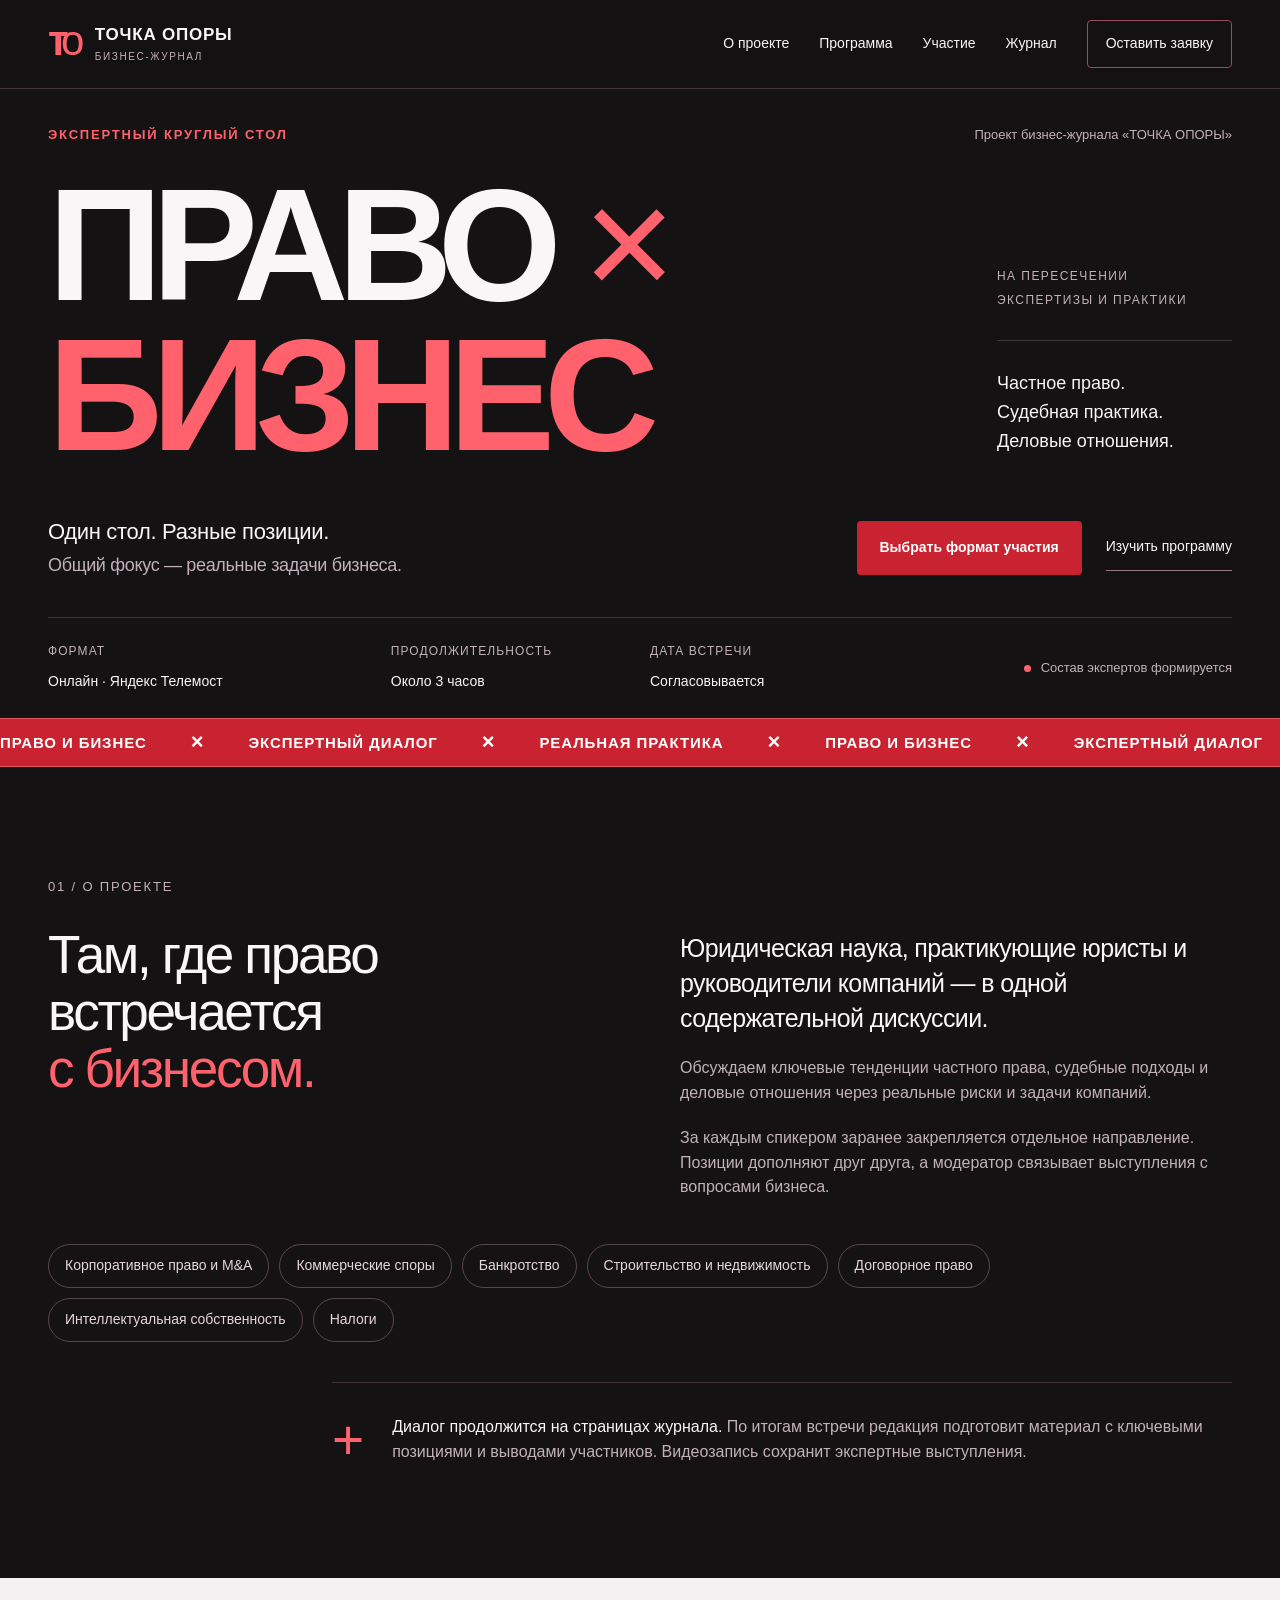
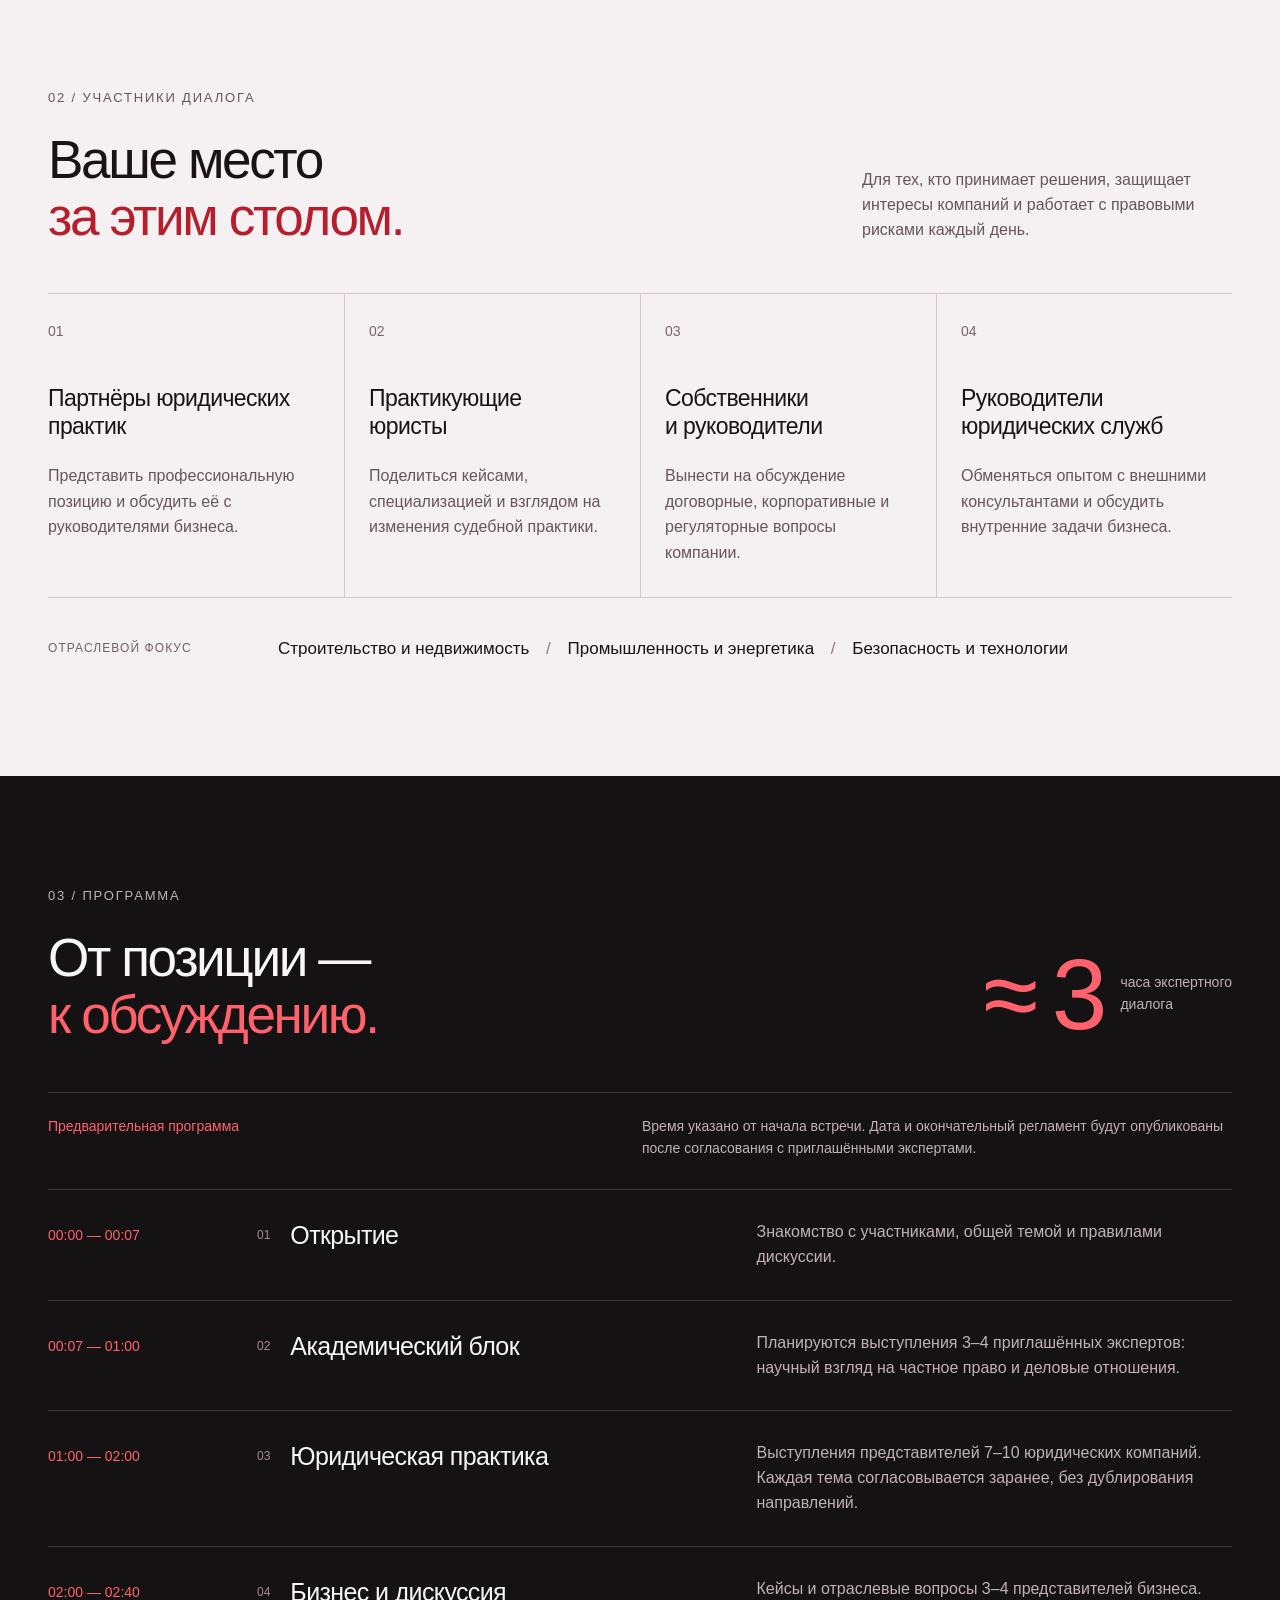
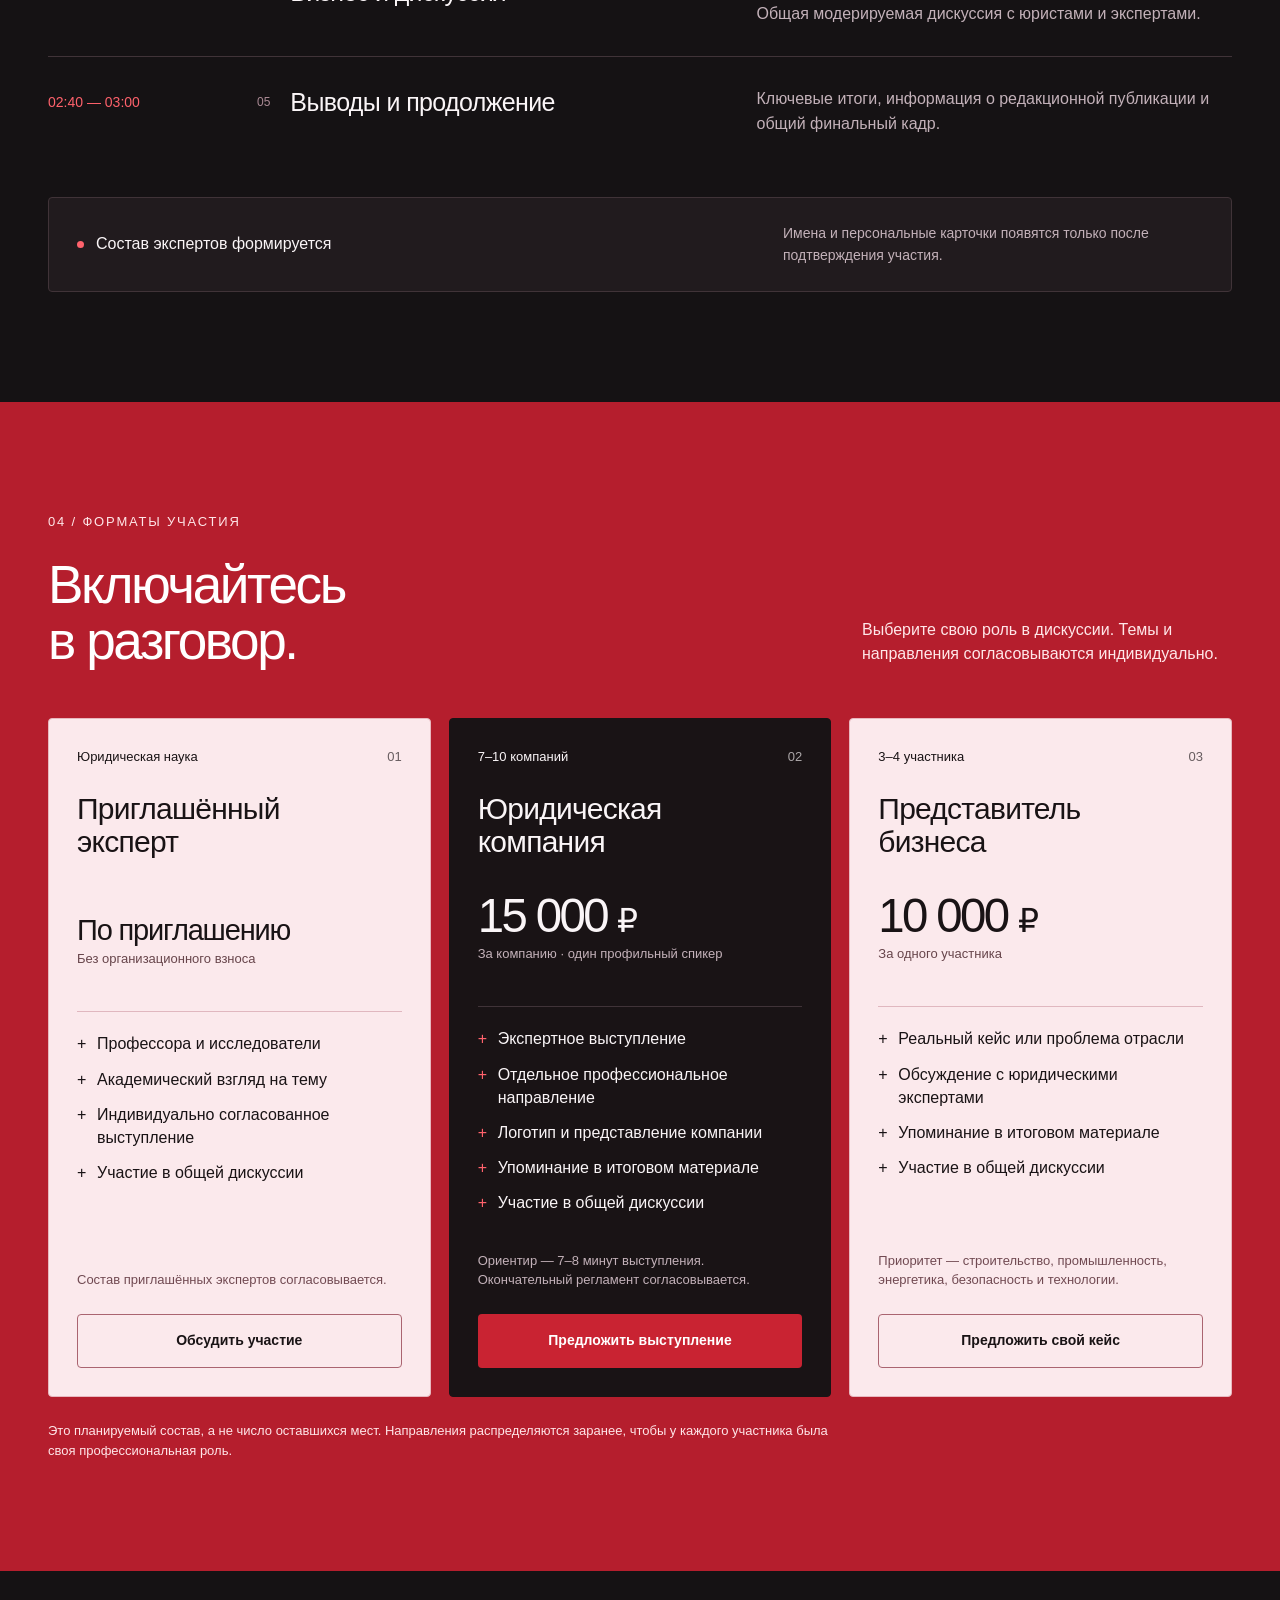
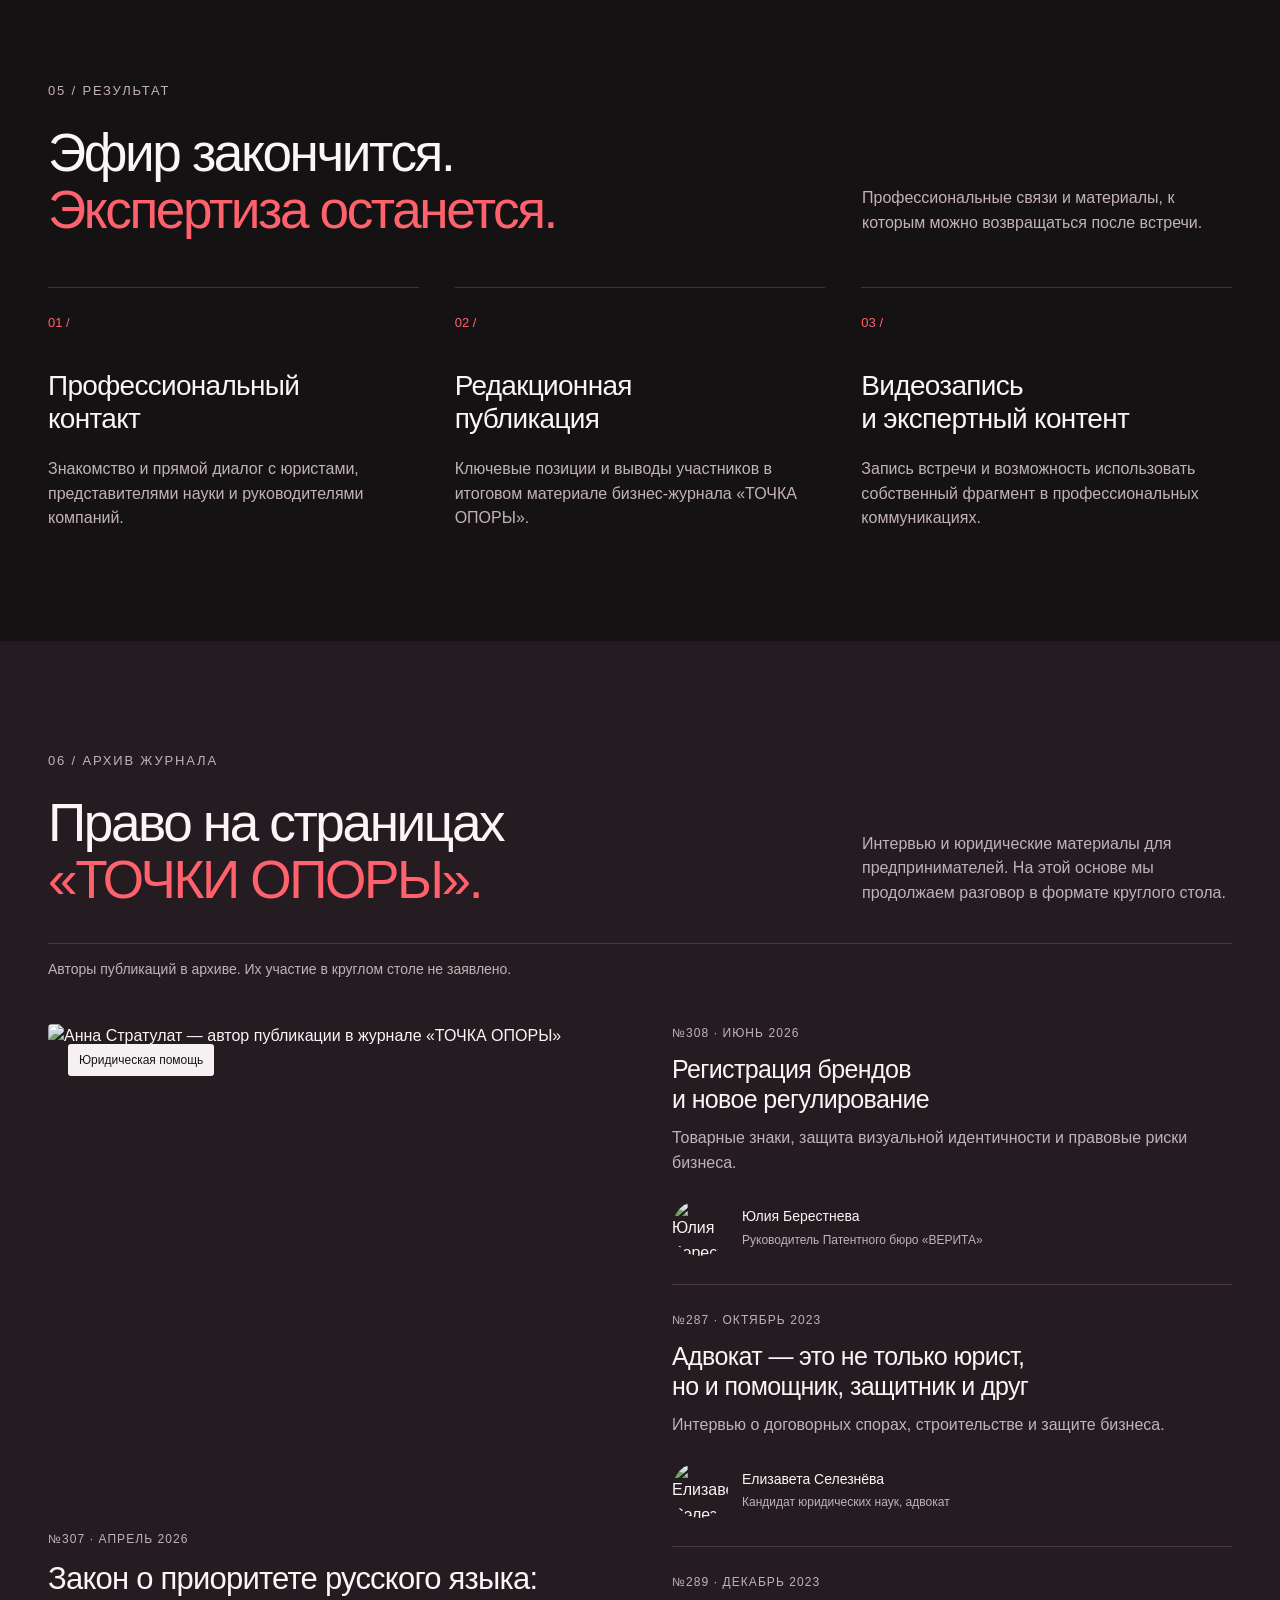
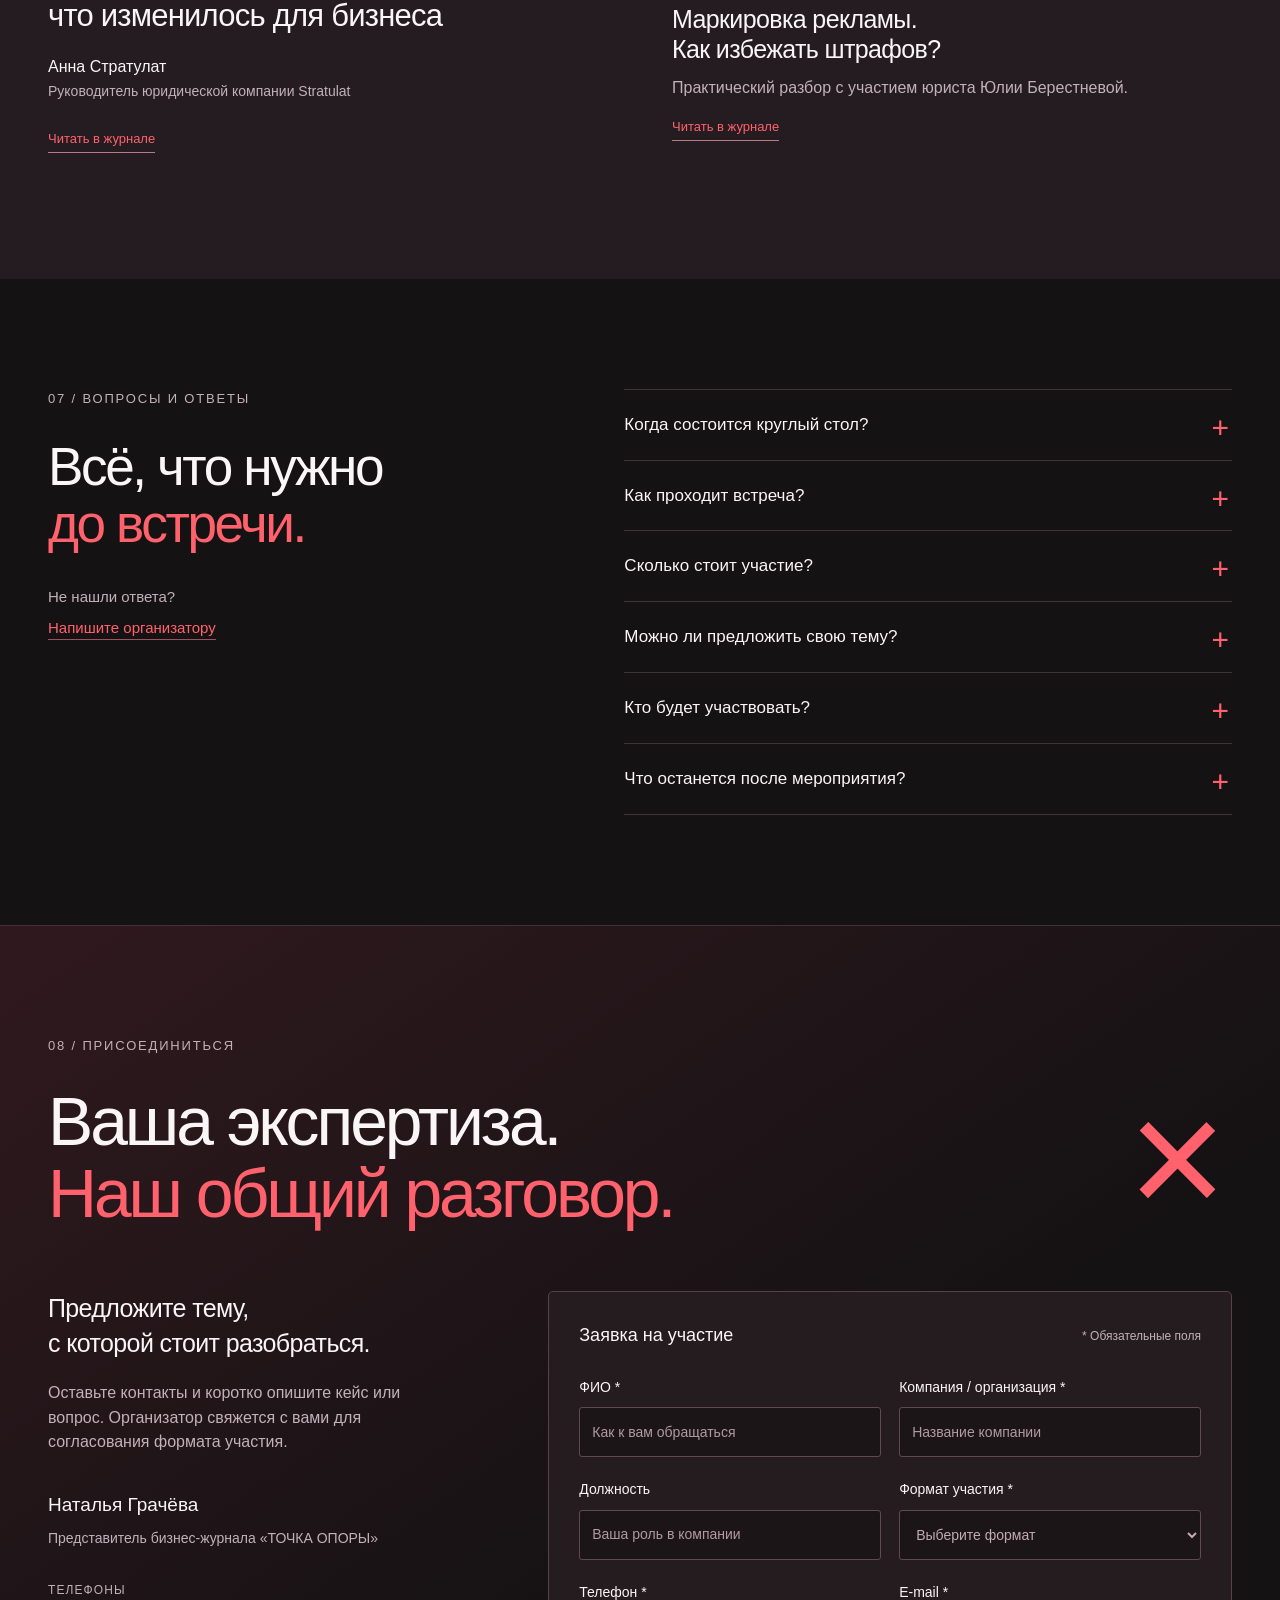
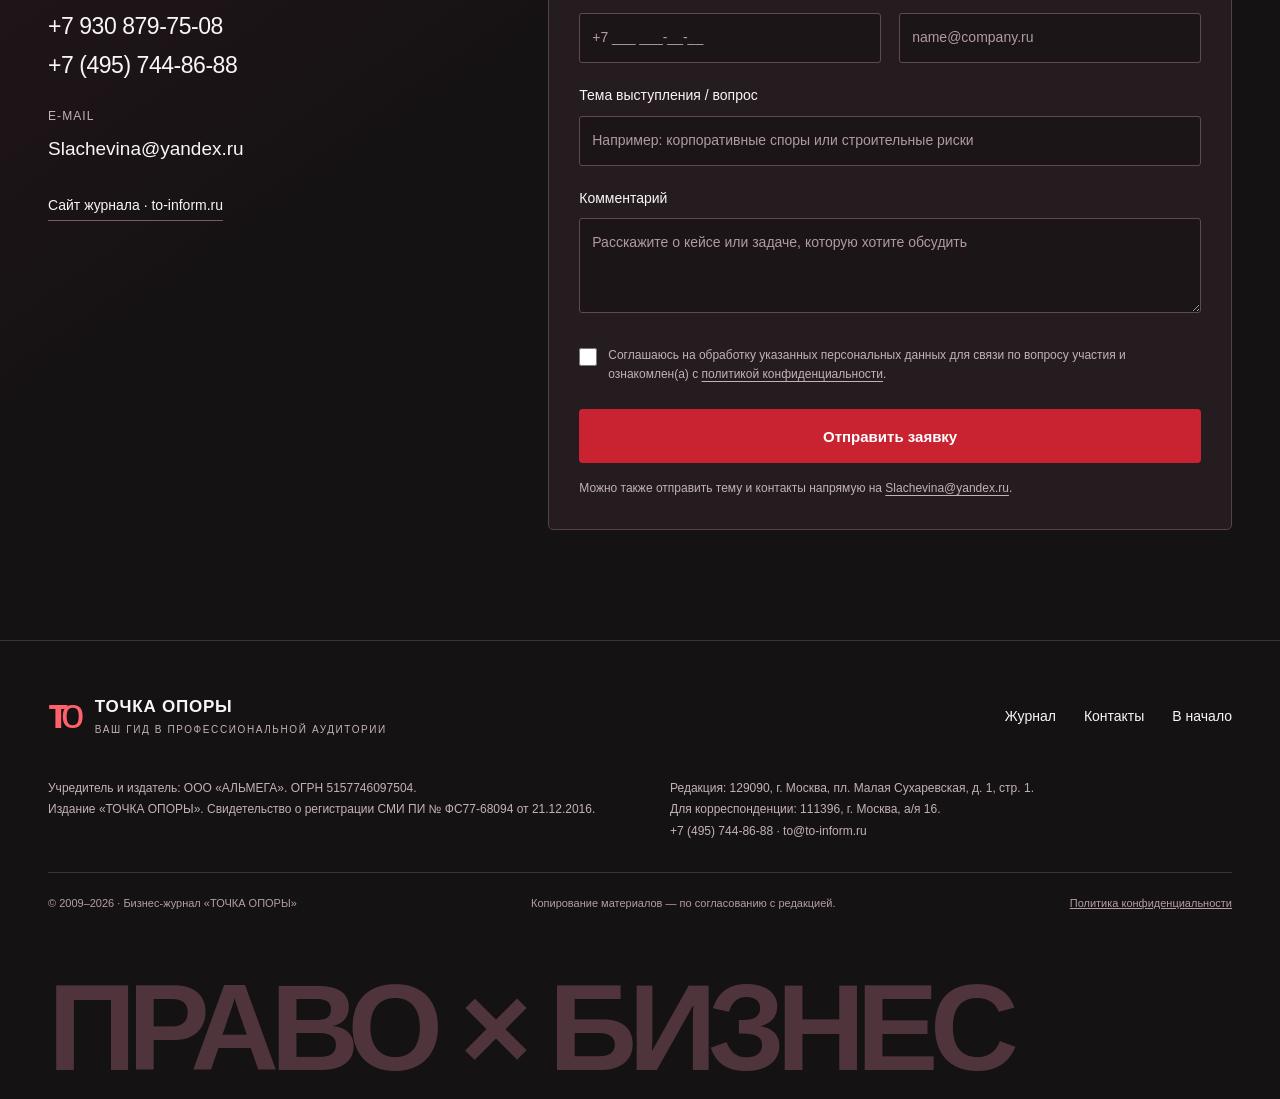
==== commit 73f66825: "Add files via upload" ====
--- a/index.html
+++ b/index.html
@@ -1,448 +1,125 @@
 <!doctype html>
 <html lang="ru">
 <head>
-  <meta charset="utf-8" />
-  <meta name="viewport" content="width=device-width,initial-scale=1" />
-  <meta name="theme-color" content="#151515" />
-  <meta name="description" content="Экспертный круглый стол бизнес-журнала «ТОЧКА ОПОРЫ»: право и бизнес, судебная практика и развитие деловых отношений." />
-  <title>Право и бизнес — круглый стол «ТОЧКИ ОПОРЫ»</title>
-  <style>
-    :root{
-      --ink:#161616;--muted:#6c6c6c;--paper:#f4f1ec;--white:#fff;--red:#a71920;--red2:#7e1116;--line:#ddd7cf;--dark:#111214;
-      --radius:22px;--shadow:0 20px 55px rgba(0,0,0,.12);
-    }
-    *{box-sizing:border-box}html{scroll-behavior:smooth}body{margin:0;font-family:Inter,ui-sans-serif,system-ui,-apple-system,"Segoe UI",Roboto,Arial,sans-serif;background:var(--paper);color:var(--ink);line-height:1.55}
-    a{color:inherit;text-decoration:none}img{display:block;max-width:100%}.wrap{width:min(1160px,calc(100% - 36px));margin:auto}
-    .top{position:sticky;top:0;z-index:40;background:rgba(244,241,236,.9);backdrop-filter:blur(18px);border-bottom:1px solid rgba(0,0,0,.06)}
-    .nav{height:70px;display:flex;align-items:center;justify-content:space-between;gap:24px}.brand{display:flex;align-items:center;gap:12px;font-weight:800;letter-spacing:.04em}.brandmark{background:var(--red);color:#fff;padding:6px 10px;font-family:Georgia,serif;font-weight:700;letter-spacing:.02em}.brand small{display:block;font-weight:500;color:var(--muted);letter-spacing:0;font-size:11px;text-transform:uppercase}.navlinks{display:flex;gap:22px;font-size:14px;color:#363636}.navlinks a:hover{color:var(--red)}
-    .hero{background:linear-gradient(135deg,#0d0e10 0%,#191a1e 62%,#2a1013 100%);color:#fff;padding:74px 0 42px;overflow:hidden;position:relative}.hero:before{content:"";position:absolute;inset:auto -10% -38% auto;width:520px;height:520px;border:1px solid rgba(255,255,255,.08);border-radius:50%}.hero:after{content:"";position:absolute;right:8%;top:10%;width:220px;height:220px;background:radial-gradient(circle,rgba(167,25,32,.34),transparent 68%);filter:blur(3px)}
-    .eyebrow{display:inline-flex;align-items:center;gap:8px;color:#e8c6c8;font-size:12px;text-transform:uppercase;letter-spacing:.15em;font-weight:700}.eyebrow:before{content:"";width:28px;height:1px;background:#d24b51}.hero-grid{display:grid;grid-template-columns:1.35fr .65fr;gap:52px;align-items:end;position:relative;z-index:1}.hero h1{font-family:Georgia,"Times New Roman",serif;font-size:clamp(43px,6vw,78px);line-height:.98;margin:20px 0 24px;max-width:900px;font-weight:500}.hero h1 span{color:#d44a50}.lead{max-width:760px;font-size:18px;color:#d3d3d3}.actions{display:flex;gap:12px;flex-wrap:wrap;margin-top:30px}.btn{display:inline-flex;align-items:center;justify-content:center;min-height:48px;padding:0 19px;border-radius:999px;font-weight:700;font-size:14px;border:1px solid transparent;transition:.2s}.btn.primary{background:var(--red);color:white}.btn.primary:hover{background:#c72a31;transform:translateY(-1px)}.btn.ghost{border-color:rgba(255,255,255,.22);color:#fff}.btn.ghost:hover{border-color:#fff}.hero-card{border:1px solid rgba(255,255,255,.12);border-radius:var(--radius);padding:25px;background:rgba(255,255,255,.055);backdrop-filter:blur(8px)}.hero-card strong{font-family:Georgia,serif;font-size:34px;display:block}.hero-card p{margin:2px 0 18px;color:#bfbfbf;font-size:14px}.hero-card .status{padding-top:18px;border-top:1px solid rgba(255,255,255,.12);font-size:13px;color:#e7c8ca}.dot{display:inline-block;width:8px;height:8px;border-radius:50%;background:#d14b50;margin-right:7px}
-    .photo-strip{display:grid;grid-template-columns:1.25fr .75fr 1fr;gap:10px;margin-top:44px;position:relative;z-index:2}.photo-strip figure,.gallery figure{margin:0;overflow:hidden;background:#2a2a2a;position:relative}.photo-strip figure{height:230px;border-radius:16px}.photo-strip img,.gallery img{width:100%;height:100%;object-fit:cover;transition:transform .45s ease;image-rendering:auto}.photo-strip figure:hover img,.gallery figure:hover img{transform:scale(1.035)}.cap{position:absolute;left:12px;bottom:10px;background:rgba(0,0,0,.58);color:#fff;font-size:11px;padding:5px 8px;border-radius:8px;backdrop-filter:blur(8px)}
-    section{padding:82px 0}.section-head{display:flex;justify-content:space-between;gap:40px;align-items:end;margin-bottom:34px}.section-head h2{font-family:Georgia,serif;font-size:clamp(34px,5vw,54px);line-height:1.05;margin:0;font-weight:500}.section-head p{max-width:520px;margin:0;color:var(--muted)}
-    .intro{display:grid;grid-template-columns:1fr 1fr;gap:18px}.panel{background:#fff;border:1px solid var(--line);border-radius:var(--radius);padding:30px}.panel h3{font-size:21px;margin:0 0 10px}.panel p{margin:0;color:var(--muted)}.pillrow{display:flex;flex-wrap:wrap;gap:8px;margin-top:18px}.pill{border:1px solid var(--line);background:#faf8f5;padding:7px 10px;border-radius:999px;font-size:12px}
-    .dark{background:var(--dark);color:#fff}.dark .section-head p{color:#aaa}.tiers{display:grid;grid-template-columns:repeat(3,1fr);gap:14px}.tier{border:1px solid rgba(255,255,255,.12);border-radius:var(--radius);padding:27px;background:#17181b;min-height:292px;display:flex;flex-direction:column}.tier.featured{background:linear-gradient(145deg,#2b1214,#17181b);border-color:rgba(204,59,65,.5)}.tier .label{font-size:12px;letter-spacing:.12em;text-transform:uppercase;color:#aaa}.tier h3{font-family:Georgia,serif;font-size:28px;margin:10px 0}.price{font-size:38px;font-weight:800;margin:4px 0 18px}.price small{font-size:13px;color:#aaa;font-weight:500}.tier ul{padding:0;margin:0;list-style:none;color:#c8c8c8;font-size:14px}.tier li{padding:6px 0 6px 18px;position:relative}.tier li:before{content:"•";position:absolute;left:0;color:#d34b51}.tier .note{margin-top:auto;padding-top:18px;color:#8f8f8f;font-size:12px}
-    .program{display:grid;grid-template-columns:180px 1fr;gap:0;border-top:1px solid var(--line)}.slot{display:contents}.slot-time,.slot-body{padding:22px 0;border-bottom:1px solid var(--line)}.slot-time{font-weight:800;color:var(--red);font-size:14px}.slot-body h3{margin:0 0 5px;font-size:18px}.slot-body p{margin:0;color:var(--muted)}
-    .industries{display:grid;grid-template-columns:repeat(3,1fr);gap:14px}.industry{border-radius:var(--radius);background:#fff;border:1px solid var(--line);padding:26px}.industry .n{font-family:Georgia,serif;color:var(--red);font-size:37px}.industry h3{margin:12px 0 8px}.industry p{margin:0;color:var(--muted);font-size:14px}
-    .speaker-placeholder{background:#fff;border:1px solid var(--line);border-radius:var(--radius);padding:32px;display:grid;grid-template-columns:1fr auto;gap:20px;align-items:center}.speaker-placeholder h3{font-family:Georgia,serif;font-size:30px;margin:0 0 8px}.speaker-placeholder p{margin:0;color:var(--muted)}.badge{border:1px solid #e4bfc1;color:var(--red2);background:#fff3f3;border-radius:999px;padding:10px 14px;font-size:12px;font-weight:800;text-transform:uppercase;letter-spacing:.08em}
-    .gallery{display:grid;grid-template-columns:repeat(3,1fr);gap:10px}.gallery figure{height:245px;border-radius:14px}.gallery .wide{grid-column:span 2}.gallery-source{margin-top:12px;color:var(--muted);font-size:12px}
-    .cta{background:linear-gradient(135deg,#95151b,#651014);color:#fff;border-radius:30px;padding:46px;display:grid;grid-template-columns:1.3fr .7fr;gap:40px;align-items:center;box-shadow:var(--shadow)}.cta h2{font-family:Georgia,serif;font-size:42px;line-height:1.05;margin:0 0 12px;font-weight:500}.cta p{margin:0;color:#f1d9da}.contactbox{background:rgba(255,255,255,.09);border:1px solid rgba(255,255,255,.18);border-radius:18px;padding:22px}.contactbox strong{display:block;font-size:18px}.contactbox a{display:block;margin-top:7px;color:#fff}.contactbox small{display:block;margin-top:10px;color:#e2bfc1}
-    footer{padding:34px 0 48px;color:#676767;font-size:13px}.foot{display:flex;justify-content:space-between;gap:20px;border-top:1px solid var(--line);padding-top:24px}.foot strong{color:#222}
-    @media(max-width:860px){.navlinks{display:none}.hero-grid,.intro,.cta{grid-template-columns:1fr}.hero{padding-top:56px}.hero-card{max-width:480px}.photo-strip{grid-template-columns:1fr 1fr}.photo-strip figure:first-child{grid-column:span 2}.tiers,.industries{grid-template-columns:1fr}.section-head{display:block}.section-head p{margin-top:14px}.gallery{grid-template-columns:1fr 1fr}.gallery .wide{grid-column:span 2}.program{grid-template-columns:95px 1fr}.speaker-placeholder{grid-template-columns:1fr}.badge{justify-self:start}}
-    @media(max-width:560px){.wrap{width:min(100% - 24px,1160px)}.nav{height:62px}.brand small{display:none}.hero h1{font-size:43px}.lead{font-size:16px}.photo-strip{grid-template-columns:1fr}.photo-strip figure,.photo-strip figure:first-child{grid-column:auto;height:200px}.gallery{grid-template-columns:1fr}.gallery .wide{grid-column:auto}.gallery figure{height:235px}.program{display:block}.slot{display:block;border-bottom:1px solid var(--line);padding:18px 0}.slot-time,.slot-body{border:0;padding:0}.slot-body{padding-top:6px}.cta{padding:30px}.cta h2{font-size:34px}section{padding:62px 0}}
-  
-    .archive-strip{display:grid;grid-template-columns:repeat(3,1fr);gap:12px;margin-top:44px;position:relative;z-index:2}
-    .archive-card{position:relative;min-height:330px;border-radius:18px;overflow:hidden;background:#242428;border:1px solid rgba(255,255,255,.1);box-shadow:0 14px 40px rgba(0,0,0,.22)}
-    .archive-card img{width:100%;height:100%;min-height:330px;object-fit:cover;object-position:center top;transition:transform .4s ease}
-    .archive-card:hover img{transform:scale(1.025)}
-    .archive-card:after{content:"";position:absolute;inset:0;background:linear-gradient(to top,rgba(0,0,0,.88) 0%,rgba(0,0,0,.18) 58%,rgba(0,0,0,.05) 100%)}
-    .archive-copy{position:absolute;z-index:2;left:18px;right:18px;bottom:17px}
-    .archive-copy .year{font-size:11px;text-transform:uppercase;letter-spacing:.12em;color:#f0b8bb;font-weight:800}
-    .archive-copy h3{font-family:Georgia,serif;font-size:21px;line-height:1.08;margin:6px 0 7px;color:#fff}
-    .archive-copy p{font-size:12px;color:#d5d5d5;margin:0}
-    .archive-list{display:grid;grid-template-columns:repeat(2,1fr);gap:14px}
-    .archive-link{display:block;background:#fff;border:1px solid var(--line);border-radius:18px;padding:23px;transition:.2s}
-    .archive-link:hover{transform:translateY(-2px);box-shadow:0 14px 35px rgba(0,0,0,.07);border-color:#c8b9b9}
-    .archive-link .meta{font-size:11px;color:var(--red);font-weight:800;letter-spacing:.1em;text-transform:uppercase}
-    .archive-link h3{font-size:19px;line-height:1.2;margin:8px 0 8px}
-    .archive-link p{margin:0;color:var(--muted);font-size:14px}
-    .proofline{display:flex;gap:24px;flex-wrap:wrap;margin-top:26px;padding-top:22px;border-top:1px solid var(--line);color:var(--muted);font-size:13px}
-    .proofline strong{color:var(--ink)}
-    @media(max-width:860px){.archive-strip{grid-template-columns:1fr 1fr}.archive-card:first-child{grid-column:span 2}.archive-list{grid-template-columns:1fr}}
-    @media(max-width:560px){.archive-strip{grid-template-columns:1fr}.archive-card,.archive-card:first-child{grid-column:auto;min-height:310px}.archive-card img{min-height:310px}.archive-list{grid-template-columns:1fr}}
-
-  
-    .audience-grid{display:grid;grid-template-columns:repeat(4,1fr);gap:12px}
-    .audience-card{background:#fff;border:1px solid var(--line);border-radius:18px;padding:24px}
-    .audience-card .num{font-family:Georgia,serif;color:var(--red);font-size:32px}
-    .audience-card h3{margin:10px 0 7px;font-size:18px}
-    .audience-card p{margin:0;color:var(--muted);font-size:14px}
-
-    .why-grid{display:grid;grid-template-columns:repeat(4,1fr);gap:12px}
-    .why-card{background:#151619;color:#fff;border:1px solid rgba(255,255,255,.1);border-radius:18px;padding:24px}
-    .why-card .kicker{font-size:11px;letter-spacing:.12em;text-transform:uppercase;color:#d68a8d;font-weight:800}
-    .why-card h3{font-size:18px;margin:9px 0}
-    .why-card p{margin:0;color:#aaa;font-size:14px}
-
-    .compare{display:grid;grid-template-columns:1fr 1fr;gap:14px}
-    .compare-card{border-radius:20px;padding:28px;border:1px solid var(--line);background:#fff}
-    .compare-card.highlight{background:#161719;color:#fff;border-color:#2d2e31}
-    .compare-card h3{font-family:Georgia,serif;font-size:28px;margin:0 0 14px}
-    .compare-card ul{margin:0;padding:0;list-style:none}
-    .compare-card li{padding:8px 0 8px 20px;position:relative;color:var(--muted)}
-    .compare-card.highlight li{color:#cfcfcf}
-    .compare-card li:before{content:"—";position:absolute;left:0;color:var(--red)}
-
-    .result-grid{display:grid;grid-template-columns:repeat(4,1fr);gap:12px}
-    .result-card{background:#fff;border:1px solid var(--line);border-radius:18px;padding:24px}
-    .result-card strong{display:block;font-size:17px;margin-bottom:7px}
-    .result-card p{margin:0;color:var(--muted);font-size:14px}
-
-    .faq{display:grid;gap:10px}
-    details{background:#fff;border:1px solid var(--line);border-radius:16px;padding:0 20px}
-    summary{cursor:pointer;list-style:none;padding:18px 0;font-weight:800}
-    summary::-webkit-details-marker{display:none}
-    details p{margin:0 0 18px;color:var(--muted);font-size:14px;max-width:880px}
-
-    .mini-cta{display:flex;justify-content:space-between;align-items:center;gap:20px;background:#fff;border:1px solid var(--line);border-radius:20px;padding:24px 26px;margin-top:28px}
-    .mini-cta strong{font-size:18px}
-    .mini-cta p{margin:4px 0 0;color:var(--muted);font-size:14px}
-    .btn.light{background:#fff;color:var(--ink);border-color:var(--line)}
-    .btn.darkbtn{background:#17181b;color:#fff}
-
-    @media(max-width:980px){.audience-grid,.why-grid,.result-grid{grid-template-columns:1fr 1fr}}
-    @media(max-width:680px){.audience-grid,.why-grid,.result-grid,.compare{grid-template-columns:1fr}.mini-cta{display:block}.mini-cta .btn{margin-top:14px;width:100%}}
-
-  
-    .application-wrap{display:grid;grid-template-columns:.75fr 1.25fr;gap:24px;align-items:start}
-    .application-info{background:#17181b;color:#fff;border-radius:24px;padding:30px;position:sticky;top:92px}
-    .application-info h2{font-family:Georgia,serif;font-size:38px;line-height:1.05;margin:0 0 14px;font-weight:500}
-    .application-info p{color:#b9b9b9;margin:0 0 20px}
-    .application-info .contact-line{display:block;padding:10px 0;border-top:1px solid rgba(255,255,255,.1);font-size:15px}
-    .application-info .contact-line:first-of-type{margin-top:18px}
-    .application-form{background:#fff;border:1px solid var(--line);border-radius:24px;padding:30px}
-    .form-grid{display:grid;grid-template-columns:1fr 1fr;gap:16px}
-    .field{display:flex;flex-direction:column;gap:7px}
-    .field.full{grid-column:1/-1}
-    .field label{font-size:13px;font-weight:800}
-    .field input,.field select,.field textarea{width:100%;font:inherit;border:1px solid #d8d2ca;border-radius:12px;background:#fbfaf8;padding:13px 14px;outline:none;color:var(--ink)}
-    .field textarea{min-height:118px;resize:vertical}
-    .field input:focus,.field select:focus,.field textarea:focus{border-color:#9f1a21;box-shadow:0 0 0 3px rgba(167,25,32,.08)}
-    .consent{display:flex;gap:10px;align-items:flex-start;margin:17px 0;color:var(--muted);font-size:12px}
-    .consent input{margin-top:3px}
-    .consent a{text-decoration:underline}
-    .submit-btn{width:100%;border:0;cursor:pointer;background:var(--red);color:#fff;border-radius:999px;padding:15px 18px;font:inherit;font-weight:800}
-    .submit-btn:hover{background:#c72a31}
-    .form-note{margin-top:11px;color:var(--muted);font-size:11px}
-    .success-note{display:none;background:#edf7ef;border:1px solid #b8d8bf;color:#275c31;padding:12px 14px;border-radius:12px;margin-bottom:16px;font-size:14px}
-    .legal-footer{margin-top:20px;padding-top:20px;border-top:1px solid var(--line);font-size:10px;line-height:1.55;color:#818181}
-    .legal-footer a{text-decoration:underline}
-    @media(max-width:860px){.application-wrap{grid-template-columns:1fr}.application-info{position:static}.form-grid{grid-template-columns:1fr}.field.full{grid-column:auto}}
-
-  </style>
+<meta charset="utf-8">
+<meta name="viewport" content="width=device-width, initial-scale=1">
+<meta name="theme-color" content="#151214">
+<title>Круглый стол «Право × Бизнес» для юристов и бизнеса | ТОЧКА ОПОРЫ</title>
+<meta name="description" content="Экспертный круглый стол журнала «ТОЧКА ОПОРЫ»: частное право, судебная практика и задачи бизнеса. Онлайн в Яндекс Телемосте. Программа, форматы участия и заявка.">
+<meta name="robots" content="index, follow, max-image-preview:large">
+<link rel="canonical" href="https://grachevana-lgtm.github.io/">
+<meta property="og:type" content="website">
+<meta property="og:locale" content="ru_RU">
+<meta property="og:site_name" content="ТОЧКА ОПОРЫ · Право × Бизнес">
+<meta property="og:title" content="Право × Бизнес — экспертный круглый стол">
+<meta property="og:description" content="Юридическая наука, практика и реальные задачи бизнеса. Закрытая онлайн-дискуссия бизнес-журнала «ТОЧКА ОПОРЫ». Дата и состав экспертов согласовываются.">
+<meta property="og:url" content="https://grachevana-lgtm.github.io/">
+<meta name="twitter:card" content="summary">
+<meta name="twitter:title" content="Право × Бизнес | ТОЧКА ОПОРЫ">
+<meta name="twitter:description" content="Закрытый экспертный круглый стол для юристов и руководителей бизнеса. Программа и форматы участия.">
+<link rel="icon" type="image/svg+xml" href="data:image/svg+xml,%3Csvg xmlns='http://www.w3.org/2000/svg' viewBox='0 0 64 64'%3E%3Crect width='64' height='64' rx='14' fill='%23151214'/%3E%3Cpath d='M18 18L46 46M46 18L18 46' stroke='%23ff626c' stroke-width='9'/%3E%3C/svg%3E">
+<link rel="stylesheet" href="styles.css">
+<script src="app.js" defer></script>
+<script type="application/ld+json">{"@context":"https://schema.org","@graph":[{"@type":"Organization","@id":"https://grachevana-lgtm.github.io/#organization","name":"Бизнес-журнал «ТОЧКА ОПОРЫ»","url":"https://www.to-inform.ru/","telephone":"+74957448688","email":"to@to-inform.ru"},{"@type":"WebSite","@id":"https://grachevana-lgtm.github.io/#website","url":"https://grachevana-lgtm.github.io/","name":"Право × Бизнес — ТОЧКА ОПОРЫ","inLanguage":"ru-RU","publisher":{"@id":"https://grachevana-lgtm.github.io/#organization"}},{"@type":"WebPage","@id":"https://grachevana-lgtm.github.io/#webpage","url":"https://grachevana-lgtm.github.io/","name":"Круглый стол «Право × Бизнес» для юристов и бизнеса","description":"Экспертный круглый стол бизнес-журнала «ТОЧКА ОПОРЫ»: частное право, судебная практика и деловые отношения.","inLanguage":"ru-RU","isPartOf":{"@id":"https://grachevana-lgtm.github.io/#website"},"publisher":{"@id":"https://grachevana-lgtm.github.io/#organization"}}]}</script>
 </head>
 <body>
-  <header class="top">
-    <div class="wrap nav">
-      <a class="brand" href="#top"><span class="brandmark">ТОЧКА ОПОРЫ</span><span><small>экспертный проект</small>Право × Бизнес</span></a>
-      <nav class="navlinks"><a href="#concept">О проекте</a><a href="#participants">Участие</a><a href="#program">Программа</a><a href="#gallery">Архив</a><a href="#contact">Контакты</a></nav>
-    </div>
-  </header>
-
-  <main id="top">
-    <section class="hero">
-      <div class="wrap">
-        <div class="hero-grid">
-          <div>
-            <div class="eyebrow">Закрытый экспертный круглый стол бизнес-журнала «ТОЧКА ОПОРЫ»</div>
-            <h1>Право и бизнес: <span>ключевые тенденции</span> частного права, судебной практики и деловых отношений</h1>
-            <p class="lead">Закрытая экспертная дискуссия, где представители юридической науки, практикующие юристы и руководители бизнеса обсуждают не абстрактные нормы, а реальные правовые риски, судебные подходы и решения для компаний.</p>
-            <div class="actions"><a class="btn primary" href="#participants">Выбрать формат участия</a><a class="btn ghost" href="#program">Посмотреть программу</a></div>
-          </div>
-          <aside class="hero-card">
-            <strong>Онлайн · Яндекс Телемост</strong><p>Закрытая встреча с записью, модерируемой дискуссией, техническим сопровождением и итоговым редакционным материалом.</p>
-            <strong>≈ 3 часа</strong><p>Академический блок, практические выступления и общая дискуссия.</p>
-            <div class="status"><span class="dot"></span>Состав приглашённых экспертов формируется</div>
-          </aside>
-        </div>
-        <div class="archive-strip" aria-label="Юридические публикации в архиве журнала">
-          <a class="archive-card" href="https://www.to-inform.ru/index.php/arkhiv/item/zakon-o-prioritete-russkogo-iazyka-chto-izmenilos-dlia-biznesa-s-1-marta-2026" target="_blank" rel="noopener">
-            <img loading="eager" src="https://www.to-inform.ru/images/articles-2026/307_22.jpg" alt="Анна Стратулат — юридическая публикация в журнале ТОЧКА ОПОРЫ">
-            <div class="archive-copy"><div class="year">№307 · 2026</div><h3>Анна Стратулат</h3><p>Руководитель юридической компании Stratulat</p></div>
-          </a>
-          <a class="archive-card" href="https://www.to-inform.ru/index.php/arkhiv/item/zapret-vyvesok-na-inostrannom-iazyke-registratciia-brendov-i-novoe-regulirovanie-kak-biznesu-sebia-zashchitit" target="_blank" rel="noopener">
-            <img loading="lazy" src="https://www.to-inform.ru/images/articles-2026/308_19.jpg" alt="Юлия Берестнева — юридическая публикация в журнале ТОЧКА ОПОРЫ">
-            <div class="archive-copy"><div class="year">№308 · 2026</div><h3>Юлия Берестнева</h3><p>Руководитель Патентного бюро «ВЕРИТА»</p></div>
-          </a>
-          <a class="archive-card" href="https://www.to-inform.ru/index.php/arkhiv/item/elizaveta-seleznyoba-advokat-eto-ne-tolko-iurist" target="_blank" rel="noopener">
-            <img loading="lazy" src="https://www.to-inform.ru/images/articles-2023/287_18.jpg" alt="Елизавета Селезнёва — интервью в журнале ТОЧКА ОПОРЫ">
-            <div class="archive-copy"><div class="year">№287 · 2023</div><h3>Елизавета Селезнёва</h3><p>Кандидат юридических наук, адвокат</p></div>
-          </a>
-        </div>
-      </div>
-    </section>
-
-    <section id="concept">
-      <div class="wrap">
-        <div class="section-head"><h2>Юридическая наука, практика<br>и реальные задачи бизнеса.</h2><p>Круглый стол строится вокруг одной общей темы, но каждый участник раскрывает её со своей профессиональной позиции. В результате получается не серия рекламных докладов, а содержательная дискуссия между академической средой, консультантами и бизнесом.</p></div>
-        <div class="intro">
-          <article class="panel"><h3>Единая тема — разные профессиональные углы</h3><p>За каждым участником закрепляется отдельное направление: корпоративное право и M&A, коммерческие споры, банкротство, строительство и недвижимость, договорное право, интеллектуальная собственность, налоги и другие вопросы, напрямую влияющие на бизнес.</p><div class="pillrow"><span class="pill">корпоративное право</span><span class="pill">M&A</span><span class="pill">арбитраж</span><span class="pill">банкротство</span><span class="pill">недвижимость</span><span class="pill">договорное право</span></div></article>
-          <article class="panel"><h3>Редакционный результат</h3><p>По итогам встречи редакция готовит специальный материал с ключевыми позициями участников. Для спикеров это одновременно экспертное выступление, редакционное упоминание и контент, который можно использовать в собственных профессиональных коммуникациях.</p><div class="pillrow"><span class="pill">публикация</span><span class="pill">видеозапись</span><span class="pill">экспертные цитаты</span><span class="pill">B2B-аудитория</span></div></article>
-        </div>
-      </div>
-    </section>
-
-    <section id="for-whom" style="padding-top:0">
-      <div class="wrap">
-        <div class="section-head">
-          <h2>Кому имеет смысл<br>быть за этим столом</h2>
-          <p>Мы собираем не массовую аудиторию, а участников, которым действительно есть что обсудить друг с другом.</p>
-        </div>
-        <div class="audience-grid">
-          <article class="audience-card"><div class="num">01</div><h3>Партнёрам и руководителям юридических практик</h3><p>Чтобы представить профессиональную позицию, показать экспертизу и войти в прямой диалог с бизнесом.</p></article>
-          <article class="audience-card"><div class="num">02</div><h3>Практикующим юристам</h3><p>Если есть сильная специализация, кейсы и позиция по изменениям судебной практики или регулирования.</p></article>
-          <article class="audience-card"><div class="num">03</div><h3>Собственникам и руководителям бизнеса</h3><p>Чтобы вынести на обсуждение реальные договорные, корпоративные, судебные и регуляторные риски.</p></article>
-          <article class="audience-card"><div class="num">04</div><h3>Руководителям юридических служб</h3><p>Для обмена практикой с внешними консультантами и обсуждения проблем, с которыми сталкивается бизнес изнутри.</p></article>
-        </div>
-      </div>
-    </section>
-
-    <section id="participants" class="dark">
-      <div class="wrap">
-        <div class="section-head"><h2>Форматы участия</h2><p>Количество коммерческих участников ограничено: мы распределяем темы заранее, чтобы не было дублирования и чтобы каждый спикер имел понятную профессиональную роль в общей дискуссии.</p></div>
-        <div class="tiers">
-          <article class="tier"><div class="label">Приглашённые эксперты</div><h3>Юридическая наука</h3><div class="price">по приглашению</div><ul><li>профессора и исследователи</li><li>академический взгляд на общую тему</li><li>индивидуально согласованная тема</li><li>участие в общей дискуссии</li></ul><div class="note">Состав приглашённых экспертов находится на стадии согласования.</div></article>
-          <article class="tier featured"><div class="label">7–10 мест</div><h3>Юридические компании</h3><div class="price">15 000 ₽ <small>/ компания</small></div><ul><li>1 профильный спикер</li><li>7–8 минут экспертного выступления</li><li>упоминание в итоговом материале</li><li>логотип и представление компании</li><li>участие в общей дискуссии</li></ul><div class="note">За компанией закрепляется отдельное направление, чтобы темы не дублировались.</div></article>
-          <article class="tier"><div class="label">3–4 места</div><h3>Представители бизнеса</h3><div class="price">10 000 ₽ <small>/ участник</small></div><ul><li>реальный кейс или проблема отрасли</li><li>участие в обсуждении с юристами</li><li>упоминание в итоговом материале</li><li>прямой диалог с юридическими экспертами</li></ul><div class="note">Приоритет: строительство, промышленность и энергетика, безопасность и технологии.</div></article>
-        </div>
-      </div>
-    </section>
-
-    <section class="dark" style="padding-top:0">
-      <div class="wrap">
-        <div class="section-head">
-          <h2>Почему участие —<br>не просто «выступление»</h2>
-          <p>Формат задуман так, чтобы коммерческий участник получил не только 7–8 минут эфира, а полноценное экспертное присутствие в проекте.</p>
-        </div>
-        <div class="why-grid">
-          <article class="why-card"><div class="kicker">Экспертность</div><h3>Своя профессиональная тема</h3><p>Направление закрепляется заранее и не дублируется другим спикером.</p></article>
-          <article class="why-card"><div class="kicker">Аудитория</div><h3>Прямой разговор с бизнесом</h3><p>В дискуссии участвуют представители отраслей, для которых юридические вопросы имеют прикладное значение.</p></article>
-          <article class="why-card"><div class="kicker">Медиа</div><h3>Редакционное продолжение</h3><p>Ключевые позиции участников становятся частью итогового материала «ТОЧКИ ОПОРЫ».</p></article>
-          <article class="why-card"><div class="kicker">Контент</div><h3>Запись и фрагменты</h3><p>Материал круглого стола можно использовать как основу для последующих профессиональных публикаций и коммуникаций.</p></article>
-        </div>
-        <div class="mini-cta"><div><strong>Количество коммерческих мест ограничено.</strong><p>7–10 юридических компаний и 3–4 представителя бизнеса.</p></div><a class="btn primary" href="#contact">Обсудить участие</a></div>
-      </div>
-    </section>
-
-    <section id="program">
-      <div class="wrap">
-        <div class="section-head"><h2>Как проходит круглый стол</h2><p>Точная дата и окончательный состав будут опубликованы после согласования с ключевыми приглашёнными экспертами.</p></div>
-        <div class="program">
-          <div class="slot"><div class="slot-time">00:00–00:07</div><div class="slot-body"><h3>Открытие</h3><p>Приветствие, представление темы, формата, участников и правил дискуссии.</p></div></div>
-          <div class="slot"><div class="slot-time">00:07–01:00</div><div class="slot-body"><h3>Академический блок</h3><p>Выступления 3–4 почётных экспертов. Ориентировочно по 8–10 минут; при большем составе регламент может сокращаться.</p></div></div>
-          <div class="slot"><div class="slot-time">01:00–02:00</div><div class="slot-body"><h3>Практический блок</h3><p>Выступления 7–10 юридических компаний по 5–7 минут. За каждым спикером закрепляется отдельное направление без дублирования тем.</p></div></div>
-          <div class="slot"><div class="slot-time">02:00–02:40</div><div class="slot-body"><h3>Бизнес-блок и дискуссия</h3><p>3–4 представителя бизнеса обозначают отраслевые проблемы и кейсы, после чего следует общая модерируемая дискуссия с экспертами и юридическими компаниями.</p></div></div>
-          <div class="slot"><div class="slot-time">02:40–03:00</div><div class="slot-body"><h3>Завершение</h3><p>Краткие выводы, благодарность участникам, информация об итоговой публикации и общий финальный кадр/скриншот.</p></div></div>
-        </div>
-      </div>
-    </section>
-
-    <section style="padding-top:0">
-      <div class="wrap">
-        <div class="section-head">
-          <h2>Это не вебинар,<br>где один говорит, остальные слушают</h2>
-          <p>Сильная сторона формата — управляемая дискуссия: позиции сталкиваются, уточняются и дополняются реальными задачами бизнеса.</p>
-        </div>
-        <div class="compare">
-          <article class="compare-card">
-            <h3>Обычный вебинар</h3>
-            <ul>
-              <li>готовая презентация и односторонняя подача;</li>
-              <li>общие рекомендации для широкой аудитории;</li>
-              <li>минимум взаимодействия между участниками;</li>
-              <li>мероприятие заканчивается вместе с эфиром.</li>
-            </ul>
-          </article>
-          <article class="compare-card highlight">
-            <h3>Круглый стол «ТОЧКИ ОПОРЫ»</h3>
-            <ul>
-              <li>несколько профессиональных позиций внутри одной темы;</li>
-              <li>конкретные вопросы и кейсы бизнеса;</li>
-              <li>модерируемая дискуссия между участниками;</li>
-              <li>итоговая редакционная публикация после встречи.</li>
-            </ul>
-          </article>
-        </div>
-      </div>
-    </section>
-
-    <section style="padding-top:0">
-      <div class="wrap">
-        <div class="section-head"><h2>Бизнес-аудитория</h2><p>Проект опирается на отрасли, с которыми «ТОЧКА ОПОРЫ» уже работает и на профильных выставках которых распространяется журнал.</p></div>
-        <div class="industries">
-          <article class="industry"><div class="n">01</div><h3>Строительство и недвижимость</h3><p>Девелопмент, подряд, строительные материалы, проектирование, инженерные решения, недвижимость.</p></article>
-          <article class="industry"><div class="n">02</div><h3>Промышленность и энергетика</h3><p>Промышленные предприятия, производители оборудования, инжиниринг, энергетические и нефтегазовые компании.</p></article>
-          <article class="industry"><div class="n">03</div><h3>Безопасность и технологии</h3><p>Интеграторы, IT, технические средства безопасности, цифровая инфраструктура и интеллектуальная собственность.</p></article>
-        </div>
-      </div>
-    </section>
-
-    <section style="padding-top:0">
-      <div class="wrap">
-        <div class="section-head">
-          <h2>Что останется<br>после круглого стола</h2>
-          <p>Мы хотим, чтобы участие продолжало работать и после завершения Телемоста.</p>
-        </div>
-        <div class="result-grid">
-          <article class="result-card"><strong>Профессиональный контакт</strong><p>Знакомство и дискуссия с юристами, экспертами и представителями бизнеса из разных отраслей.</p></article>
-          <article class="result-card"><strong>Редакционная публикация</strong><p>Ключевые позиции и выводы участников в итоговом материале бизнес-журнала.</p></article>
-          <article class="result-card"><strong>Видеоматериал</strong><p>Запись мероприятия и возможность использовать собственный экспертный фрагмент в коммуникациях.</p></article>
-          <article class="result-card"><strong>Экспертное позиционирование</strong><p>Спикер представлен не рекламным объявлением, а содержательной профессиональной позицией.</p></article>
-        </div>
-      </div>
-    </section>
-
-    <section style="padding-top:0">
-      <div class="wrap">
-        <div class="speaker-placeholder"><div><h3>Состав экспертов формируется</h3><p>Персональные карточки спикеров будут добавляться на эту страницу только после подтверждения участия. Ссылка на сайт при этом останется прежней.</p></div><div class="badge">обновляется</div></div>
-      </div>
-    </section>
-
-    <section id="gallery">
-      <div class="wrap">
-        <div class="section-head">
-          <h2>Юридическая экспертиза<br>в архиве «ТОЧКИ ОПОРЫ»</h2>
-          <p>Новый круглый стол продолжает уже существующее направление журнала: в архиве есть интервью с адвокатами и практические юридические материалы для предпринимателей и руководителей компаний.</p>
-        </div>
-        <div class="archive-list">
-          <a class="archive-link" href="https://www.to-inform.ru/index.php/arkhiv/item/zakon-o-prioritete-russkogo-iazyka-chto-izmenilos-dlia-biznesa-s-1-marta-2026" target="_blank" rel="noopener">
-            <div class="meta">№307 · апрель 2026 · юридическая помощь</div>
-            <h3>Закон о приоритете русского языка: что изменилось для бизнеса</h3>
-            <p>Материал Анны Стратулат о новых требованиях к публичной информации, рекламе и брендам.</p>
-          </a>
-          <a class="archive-link" href="https://www.to-inform.ru/index.php/arkhiv/item/zapret-vyvesok-na-inostrannom-iazyke-registratciia-brendov-i-novoe-regulirovanie-kak-biznesu-sebia-zashchitit" target="_blank" rel="noopener">
-            <div class="meta">№308 · июнь 2026 · юридическая помощь</div>
-            <h3>Регистрация брендов и новое регулирование</h3>
-            <p>Юлия Берестнева — о товарных знаках, защите визуальной идентичности и правовых рисках бизнеса.</p>
-          </a>
-          <a class="archive-link" href="https://www.to-inform.ru/index.php/arkhiv/item/elizaveta-seleznyoba-advokat-eto-ne-tolko-iurist" target="_blank" rel="noopener">
-            <div class="meta">№287 · октябрь 2023 · интервью</div>
-            <h3>Адвокат — это не только юрист, но и помощник, защитник и друг</h3>
-            <p>Интервью с к.ю.н. и адвокатом Елизаветой Селезнёвой о договорных спорах, строительстве и защите бизнеса.</p>
-          </a>
-          <a class="archive-link" href="https://www.to-inform.ru/index.php/component/zoo/item/markirovka-reclamy-kak-izbezhat-shtrafov" target="_blank" rel="noopener">
-            <div class="meta">№289 · декабрь 2023 · юридическая помощь</div>
-            <h3>Маркировка рекламы. Как избежать штрафов?</h3>
-            <p>Практический разбор требований к интернет-рекламе с участием юриста Юлии Берестневой.</p>
-          </a>
-        </div>
-        <div class="proofline">
-          <span><strong>Формат:</strong> интервью, экспертные статьи и практические разборы</span>
-          <span><strong>Аудитория:</strong> руководители и B2B-компании</span>
-          <span><strong>Продолжение:</strong> живая дискуссия в формате круглого стола</span>
-        </div>
-      </div>
-    </section>
-
-    <section style="padding-top:0">
-      <div class="wrap">
-        <div class="section-head">
-          <h2>Вопросы об участии</h2>
-          <p>Основные организационные условия первого круглого стола.</p>
-        </div>
-        <div class="faq">
-          <details open><summary>Сколько стоит участие?</summary><p>Для юридической компании — 15 000 ₽ за участие одного профильного спикера. Для представителя бизнеса — 10 000 ₽. Приглашённые представители юридической науки участвуют как почётные эксперты без организационного взноса.</p></details>
-          <details><summary>Можно ли выбрать тему выступления самостоятельно?</summary><p>Да. Тема согласовывается индивидуально, но должна находиться внутри общей проблематики круглого стола. Мы заранее распределяем направления, чтобы выступления не дублировались.</p></details>
-          <details><summary>Кто будет участвовать?</summary><p>Формируется состав из приглашённых представителей юридической науки, 7–10 юридических компаний и 3–4 представителей бизнеса. Персональные карточки публикуются на сайте только после подтверждения участия.</p></details>
-          <details><summary>Как проходит мероприятие?</summary><p>Закрытый онлайн-формат в Яндекс Телемосте, ориентировочная продолжительность — около трёх часов: открытие, академический блок, практические выступления юридических компаний, бизнес-блок и общая модерируемая дискуссия.</p></details>
-          <details><summary>Что публикуется после?</summary><p>Редакция готовит итоговый материал по ключевым позициям и выводам участников. Также сохраняется видеозапись мероприятия.</p></details>
-        </div>
-      </div>
-    </section>
-
-    <section id="contact">
-      <div class="wrap">
-        <div class="application-wrap">
-          <aside class="application-info">
-            <div class="eyebrow">Участие в проекте</div>
-            <h2>Предложить тему и оставить заявку</h2>
-            <p>Оставьте контакты и коротко опишите предполагаемую тему выступления или вопрос, который вы хотели бы вынести на круглый стол. Мы свяжемся для согласования формата.</p>
-            <span class="contact-line"><strong>Наталья Грачёва</strong><br>представитель бизнес-журнала «ТОЧКА ОПОРЫ»</span>
-            <a class="contact-line" href="tel:+79308797508">+7 930 879-75-08</a>
-            <a class="contact-line" href="tel:+74957448688">+7 (495) 744-86-88</a>
-            <a class="contact-line" href="mailto:Slachevina@yandex.ru">Slachevina@yandex.ru</a>
-          </aside>
-
-          <form class="application-form" action="https://formsubmit.co/Slachevina@yandex.ru" method="POST">
-            <div id="success-note" class="success-note">Заявка отправлена. Спасибо — редакция свяжется с вами по указанным контактам.</div>
-
-            <input type="hidden" name="_subject" value="Заявка на круглый стол «Право × Бизнес»">
-            <input type="hidden" name="_template" value="table">
-            <input type="hidden" name="_captcha" value="false">
-            <input type="hidden" name="_next" value="https://grachevana-lgtm.github.io/?sent=1#contact">
-            <input type="text" name="_honey" style="display:none">
-
-            <div class="form-grid">
-              <div class="field">
-                <label for="name">ФИО *</label>
-                <input id="name" name="ФИО" type="text" autocomplete="name" required>
-              </div>
-              <div class="field">
-                <label for="company">Компания / организация *</label>
-                <input id="company" name="Компания" type="text" required>
-              </div>
-              <div class="field">
-                <label for="position">Должность</label>
-                <input id="position" name="Должность" type="text">
-              </div>
-              <div class="field">
-                <label for="type">Формат участия *</label>
-                <select id="type" name="Формат участия" required>
-                  <option value="" selected disabled>Выберите вариант</option>
-                  <option>Юридическая компания — 15 000 ₽</option>
-                  <option>Представитель бизнеса — 10 000 ₽</option>
-                  <option>Приглашённый эксперт</option>
-                  <option>Хочу обсудить формат</option>
-                </select>
-              </div>
-              <div class="field">
-                <label for="phone">Телефон *</label>
-                <input id="phone" name="Телефон" type="tel" autocomplete="tel" required>
-              </div>
-              <div class="field">
-                <label for="email">E-mail *</label>
-                <input id="email" name="E-mail" type="email" autocomplete="email" required>
-              </div>
-              <div class="field full">
-                <label for="topic">Предполагаемая тема / вопрос</label>
-                <input id="topic" name="Тема выступления" type="text" placeholder="Например: корпоративные споры, M&A, банкротство, строительные риски">
-              </div>
-              <div class="field full">
-                <label for="comment">Комментарий</label>
-                <textarea id="comment" name="Комментарий" placeholder="Коротко расскажите о себе, компании или задаче, которую хотите обсудить"></textarea>
-              </div>
-            </div>
-
-            <label class="consent">
-              <input type="checkbox" required>
-              <span>Отправляя форму, я соглашаюсь на обработку указанных персональных данных для связи по вопросу участия и ознакомлен(а) с <a href="https://www.to-inform.ru/politica.html" target="_blank" rel="noopener">политикой конфиденциальности</a>.</span>
-            </label>
-
-            <button class="submit-btn" type="submit">Отправить заявку</button>
-            <div class="form-note">Заявка поступит Наталье на адрес Slachevina@yandex.ru. При первой отправке сервис формы может запросить однократное подтверждение этого адреса.</div>
-          </form>
-        </div>
-      </div>
-    </section>
-
-  </main>
-
-  <footer>
-    <div class="wrap">
-      <div class="foot">
-        <div><strong>ТОЧКА ОПОРЫ</strong><br>Экспертный проект «Право × Бизнес»</div>
-        <div>© 2009–2026 · бизнес-журнал «ТОЧКА ОПОРЫ»</div>
-      </div>
-      <div class="legal-footer">
-        Учредитель и издатель: ООО «АЛЬМЕГА». ОГРН 5157746097504. Издание «ТОЧКА ОПОРЫ». Свидетельство о регистрации СМИ ПИ № ФС77-68094 от 21.12.2016. 
-        Редакция: 129090, г. Москва, пл. Малая Сухаревская, д. 1, стр. 1; для корреспонденции: 111396, г. Москва, а/я 16. 
-        Тел.: +7 (495) 744-86-88. E-mail: <a href="mailto:to@to-inform.ru">to@to-inform.ru</a>. 
-        Сайт: <a href="https://www.to-inform.ru/" target="_blank" rel="noopener">www.to-inform.ru</a>. 
-        Копирование материалов — только по согласованию с редакцией. 
-        <a href="https://www.to-inform.ru/politica.html" target="_blank" rel="noopener">Политика конфиденциальности</a>.
-      </div>
-    </div>
-  </footer>
-
-  <script>
-    (function(){
-      const params = new URLSearchParams(window.location.search);
-      if (params.get('sent') === '1') {
-        const box = document.getElementById('success-note');
-        if (box) box.style.display = 'block';
-        if (history.replaceState) history.replaceState({}, document.title, window.location.pathname + '#contact');
-      }
-    })();
-  </script>
-
+<a class="skip" href="#main">Перейти к содержанию</a>
+<header class="header">
+ <div class="container header-inner">
+  <a href="#top" class="brand" aria-label="ТОЧКА ОПОРЫ — в начало"><span class="brand-symbol" aria-hidden="true">т<span>о</span></span><span>ТОЧКА ОПОРЫ<small>БИЗНЕС-ЖУРНАЛ</small></span></a>
+  <button class="menu-toggle" type="button" aria-expanded="false" aria-controls="navigation"><span>Меню</span><span class="menu-icon" aria-hidden="true"></span></button>
+  <nav id="navigation" aria-label="Основная навигация"><a href="#concept">О проекте</a><a href="#program">Программа</a><a href="#participants">Участие</a><a href="#gallery">Журнал</a><a class="nav-cta" href="#contact">Оставить заявку</a></nav>
+ </div>
+</header>
+<main id="main">
+<section class="hero" id="top" aria-labelledby="hero-title">
+ <div class="container">
+  <div class="hero-top"><p class="eyebrow">Экспертный круглый стол</p><span class="edition">Проект бизнес-журнала «ТОЧКА ОПОРЫ»</span></div>
+  <div class="hero-composition">
+   <h1 id="hero-title"><span class="title-law">ПРАВО<span class="times" aria-hidden="true">×</span></span><span class="title-business"><span class="sr-only"> × </span>БИЗНЕС</span></h1>
+   <div class="hero-side"><span class="small-index">НА ПЕРЕСЕЧЕНИИ<br>ЭКСПЕРТИЗЫ И ПРАКТИКИ</span><div class="hero-side-line"></div><p>Частное право.<br>Судебная практика.<br>Деловые отношения.</p></div>
+  </div>
+  <div class="hero-bottom"><p class="hero-lead">Один стол. Разные позиции.<br><span>Общий фокус — реальные задачи бизнеса.</span></p><div class="hero-actions"><a class="button primary" href="#participants">Выбрать формат участия</a><a class="text-link" href="#program">Изучить программу</a></div></div>
+  <div class="hero-facts"><div><span class="meta-label">Формат</span><strong>Онлайн · Яндекс Телемост</strong></div><div><span class="meta-label">Продолжительность</span><strong>Около 3 часов</strong></div><div><span class="meta-label">Дата встречи</span><strong>Согласовывается</strong></div><a href="#experts" class="status"><span class="status-dot"></span>Состав экспертов формируется</a></div>
+ </div>
+</section>
+<div class="topic-strip" aria-hidden="true"><div>ПРАВО И БИЗНЕС <span>×</span> ЭКСПЕРТНЫЙ ДИАЛОГ <span>×</span> РЕАЛЬНАЯ ПРАКТИКА <span>×</span> ПРАВО И БИЗНЕС <span>×</span> ЭКСПЕРТНЫЙ ДИАЛОГ <span>×</span></div></div>
+<section class="section" id="concept">
+ <div class="container"><p class="eyebrow section-label">01 / О проекте</p>
+  <div class="intro-layout"><h2>Там, где право<br>встречается<br><em>с бизнесом.</em></h2><div class="intro-copy"><p class="large-copy">Юридическая наука, практикующие юристы и руководители компаний — в одной содержательной дискуссии.</p><p>Обсуждаем ключевые тенденции частного права, судебные подходы и деловые отношения через реальные риски и задачи компаний.</p><p>За каждым спикером заранее закрепляется отдельное направление. Позиции дополняют друг друга, а модератор связывает выступления с вопросами бизнеса.</p></div></div>
+  <div class="topics" aria-label="Направления дискуссии"><span>Корпоративное право и M&A</span><span>Коммерческие споры</span><span>Банкротство</span><span>Строительство и недвижимость</span><span>Договорное право</span><span>Интеллектуальная собственность</span><span>Налоги</span></div>
+  <div class="outcome-note"><span class="plus" aria-hidden="true">+</span><p><strong>Диалог продолжится на страницах журнала.</strong> По итогам встречи редакция подготовит материал с ключевыми позициями и выводами участников. Видеозапись сохранит экспертные выступления.</p></div>
+ </div>
+</section>
+<section class="section audience-section" id="audience">
+ <div class="container"><div class="section-heading"><div><p class="eyebrow section-label">02 / Участники диалога</p><h2>Ваше место<br><em>за этим столом.</em></h2></div><p class="section-aside">Для тех, кто принимает решения, защищает интересы компаний и работает с правовыми рисками каждый день.</p></div>
+ <div class="audience-grid">
+  <article><span class="item-number">01</span><h3>Партнёры юридических практик</h3><p>Представить профессиональную позицию и обсудить её с руководителями бизнеса.</p></article>
+  <article><span class="item-number">02</span><h3>Практикующие<br>юристы</h3><p>Поделиться кейсами, специализацией и взглядом на изменения судебной практики.</p></article>
+  <article><span class="item-number">03</span><h3>Собственники<br>и руководители</h3><p>Вынести на обсуждение договорные, корпоративные и регуляторные вопросы компании.</p></article>
+  <article><span class="item-number">04</span><h3>Руководители<br>юридических служб</h3><p>Обменяться опытом с внешними консультантами и обсудить внутренние задачи бизнеса.</p></article>
+ </div>
+ <div class="industry-line"><span class="meta-label">Отраслевой фокус</span><p>Строительство и недвижимость <i>/</i> Промышленность и энергетика <i>/</i> Безопасность и технологии</p></div>
+ </div>
+</section>
+<section class="section program-section" id="program">
+ <div class="container"><div class="section-heading"><div><p class="eyebrow section-label">03 / Программа</p><h2>От позиции —<br><em>к обсуждению.</em></h2></div><div class="program-duration"><strong>≈ 3</strong><span>часа экспертного<br>диалога</span></div></div>
+ <div class="program-note"><span>Предварительная программа</span><p>Время указано от начала встречи. Дата и окончательный регламент будут опубликованы после согласования с приглашёнными экспертами.</p></div>
+ <ol class="agenda">
+  <li><span class="agenda-time">00:00 — 00:07</span><div class="agenda-title"><span class="agenda-num">01</span><h3>Открытие</h3></div><p>Знакомство с участниками, общей темой и правилами дискуссии.</p></li>
+  <li><span class="agenda-time">00:07 — 01:00</span><div class="agenda-title"><span class="agenda-num">02</span><h3>Академический блок</h3></div><p>Планируются выступления 3–4 приглашённых экспертов: научный взгляд на частное право и деловые отношения.</p></li>
+  <li><span class="agenda-time">01:00 — 02:00</span><div class="agenda-title"><span class="agenda-num">03</span><h3>Юридическая практика</h3></div><p>Выступления представителей 7–10 юридических компаний. Каждая тема согласовывается заранее, без дублирования направлений.</p></li>
+  <li><span class="agenda-time">02:00 — 02:40</span><div class="agenda-title"><span class="agenda-num">04</span><h3>Бизнес и дискуссия</h3></div><p>Кейсы и отраслевые вопросы 3–4 представителей бизнеса. Общая модерируемая дискуссия с юристами и экспертами.</p></li>
+  <li><span class="agenda-time">02:40 — 03:00</span><div class="agenda-title"><span class="agenda-num">05</span><h3>Выводы и продолжение</h3></div><p>Ключевые итоги, информация о редакционной публикации и общий финальный кадр.</p></li>
+ </ol>
+ <div class="experts-note" id="experts"><div><span class="status-dot"></span><strong>Состав экспертов формируется</strong></div><p>Имена и персональные карточки появятся только после подтверждения участия.</p></div>
+ </div>
+</section>
+<section class="section participation-section" id="participants">
+ <div class="container"><div class="section-heading"><div><p class="eyebrow section-label">04 / Форматы участия</p><h2>Включайтесь<br>в разговор.</h2></div><p class="section-aside">Выберите свою роль в дискуссии. Темы и направления согласовываются индивидуально.</p></div>
+ <div class="pricing-grid">
+  <article class="price-card"><div class="price-top"><span>Юридическая наука</span><span class="price-index">01</span></div><h3>Приглашённый<br>эксперт</h3><div class="price invitation">По приглашению</div><p class="price-unit">Без организационного взноса</p><ul><li>Профессора и исследователи</li><li>Академический взгляд на тему</li><li>Индивидуально согласованное выступление</li><li>Участие в общей дискуссии</li></ul><p class="price-note">Состав приглашённых экспертов согласовывается.</p><a class="button outline" href="#contact" data-participation="Приглашённый эксперт">Обсудить участие</a></article>
+  <article class="price-card featured"><div class="price-top"><span>7–10 компаний</span><span class="price-index">02</span></div><h3>Юридическая<br>компания</h3><div class="price">15 000 <span>₽</span></div><p class="price-unit">За компанию · один профильный спикер</p><ul><li>Экспертное выступление</li><li>Отдельное профессиональное направление</li><li>Логотип и представление компании</li><li>Упоминание в итоговом материале</li><li>Участие в общей дискуссии</li></ul><p class="price-note">Ориентир — 7–8 минут выступления. Окончательный регламент согласовывается.</p><a class="button dark-button" href="#contact" data-participation="Юридическая компания — 15 000 ₽">Предложить выступление</a></article>
+  <article class="price-card"><div class="price-top"><span>3–4 участника</span><span class="price-index">03</span></div><h3>Представитель<br>бизнеса</h3><div class="price">10 000 <span>₽</span></div><p class="price-unit">За одного участника</p><ul><li>Реальный кейс или проблема отрасли</li><li>Обсуждение с юридическими экспертами</li><li>Упоминание в итоговом материале</li><li>Участие в общей дискуссии</li></ul><p class="price-note">Приоритет — строительство, промышленность, энергетика, безопасность и технологии.</p><a class="button outline" href="#contact" data-participation="Представитель бизнеса — 10 000 ₽">Предложить свой кейс</a></article>
+ </div>
+ <p class="participation-note">Это планируемый состав, а не число оставшихся мест. Направления распределяются заранее, чтобы у каждого участника была своя профессиональная роль.</p>
+ </div>
+</section>
+<section class="section results-section">
+ <div class="container"><div class="section-heading"><div><p class="eyebrow section-label">05 / Результат</p><h2>Эфир закончится.<br><em>Экспертиза останется.</em></h2></div><p class="section-aside">Профессиональные связи и материалы, к которым можно возвращаться после встречи.</p></div>
+ <div class="results-grid"><article><span class="result-icon" aria-hidden="true">01 /</span><h3>Профессиональный контакт</h3><p>Знакомство и прямой диалог с юристами, представителями науки и руководителями компаний.</p></article><article><span class="result-icon" aria-hidden="true">02 /</span><h3>Редакционная публикация</h3><p>Ключевые позиции и выводы участников в итоговом материале бизнес-журнала «ТОЧКА ОПОРЫ».</p></article><article><span class="result-icon" aria-hidden="true">03 /</span><h3>Видеозапись<br>и экспертный контент</h3><p>Запись встречи и возможность использовать собственный фрагмент в профессиональных коммуникациях.</p></article></div>
+ </div>
+</section>
+<section class="section archive-section" id="gallery">
+ <div class="container"><div class="section-heading"><div><p class="eyebrow section-label">06 / Архив журнала</p><h2>Право на страницах<br><em>«ТОЧКИ ОПОРЫ».</em></h2></div><p class="section-aside">Интервью и юридические материалы для предпринимателей. На этой основе мы продолжаем разговор в формате круглого стола.</p></div>
+ <p class="archive-disclaimer">Авторы публикаций в архиве. Их участие в круглом столе не заявлено.</p>
+ <div class="archive-layout">
+ <a class="feature-story" href="https://www.to-inform.ru/index.php/arkhiv/item/zakon-o-prioritete-russkogo-iazyka-chto-izmenilos-dlia-biznesa-s-1-marta-2026" target="_blank" rel="noopener noreferrer"><div class="story-image"><img src="assets/307_22.webp" width="519" height="797" loading="lazy" decoding="async" alt="Анна Стратулат — автор публикации в журнале «ТОЧКА ОПОРЫ»"><span class="story-category">Юридическая помощь</span></div><div class="story-copy"><span class="meta-label">№307 · Апрель 2026</span><h3>Закон о приоритете русского языка: что изменилось для бизнеса</h3><p>Анна Стратулат<br><span>Руководитель юридической компании Stratulat</span></p><span class="story-link">Читать в журнале</span></div></a>
+ <div class="story-list">
+ <a class="story" href="https://www.to-inform.ru/index.php/arkhiv/item/zapret-vyvesok-na-inostrannom-iazyke-registratciia-brendov-i-novoe-regulirovanie-kak-biznesu-sebia-zashchitit" target="_blank" rel="noopener noreferrer"><span class="meta-label">№308 · Июнь 2026</span><h3>Регистрация брендов<br>и новое регулирование</h3><p>Товарные знаки, защита визуальной идентичности и правовые риски бизнеса.</p><div class="story-author"><img src="assets/308_19.webp" width="56" height="56" alt="Юлия Берестнева" loading="lazy" decoding="async"><span>Юлия Берестнева<small>Руководитель Патентного бюро «ВЕРИТА»</small></span></div></a>
+ <a class="story" href="https://www.to-inform.ru/index.php/arkhiv/item/elizaveta-seleznyoba-advokat-eto-ne-tolko-iurist" target="_blank" rel="noopener noreferrer"><span class="meta-label">№287 · Октябрь 2023</span><h3>Адвокат — это не только юрист,<br>но и помощник, защитник и друг</h3><p>Интервью о договорных спорах, строительстве и защите бизнеса.</p><div class="story-author"><img src="assets/287_18.webp" width="56" height="56" alt="Елизавета Селезнёва" loading="lazy" decoding="async"><span>Елизавета Селезнёва<small>Кандидат юридических наук, адвокат</small></span></div></a>
+ <a class="story compact-story" href="https://www.to-inform.ru/index.php/component/zoo/item/markirovka-reclamy-kak-izbezhat-shtrafov" target="_blank" rel="noopener noreferrer"><span class="meta-label">№289 · Декабрь 2023</span><h3>Маркировка рекламы.<br>Как избежать штрафов?</h3><p>Практический разбор с участием юриста Юлии Берестневой.</p><span class="story-link">Читать в журнале</span></a>
+ </div></div>
+ </div>
+</section>
+<section class="section faq-section" id="faq"><div class="container faq-layout"><div><p class="eyebrow section-label">07 / Вопросы и ответы</p><h2>Всё, что нужно<br><em>до встречи.</em></h2><p class="faq-intro">Не нашли ответа?<br><a href="mailto:Slachevina@yandex.ru">Напишите организатору</a></p></div><div class="faq">
+ <details><summary>Когда состоится круглый стол?</summary><div><p>Точная дата согласовывается с ключевыми приглашёнными экспертами. После согласования она будет опубликована на этой странице.</p></div></details>
+ <details><summary>Как проходит встреча?</summary><div><p>Закрытый онлайн-формат в Яндекс Телемосте с записью, модератором и техническим сопровождением. Ориентировочная продолжительность — около трёх часов.</p></div></details>
+ <details><summary>Сколько стоит участие?</summary><div><p>Для юридической компании — 15 000 ₽ за одного профильного спикера. Для представителя бизнеса — 10 000 ₽. Приглашённые представители юридической науки участвуют без организационного взноса.</p></div></details>
+ <details><summary>Можно ли предложить свою тему?</summary><div><p>Да. Тема согласовывается индивидуально в рамках общей проблематики круглого стола. Направления распределяются заранее, чтобы выступления не дублировались.</p></div></details>
+ <details><summary>Кто будет участвовать?</summary><div><p>Планируется участие приглашённых представителей юридической науки, 7–10 юридических компаний и 3–4 представителей бизнеса. Имена публикуются только после подтверждения участия.</p></div></details>
+ <details><summary>Что останется после мероприятия?</summary><div><p>Редакция подготовит итоговый материал с ключевыми позициями участников. Сохранится видеозапись; собственный экспертный фрагмент можно будет использовать в профессиональных коммуникациях.</p></div></details>
+ </div></div></section>
+<section class="section contact-section" id="contact"><div class="container"><p class="eyebrow section-label">08 / Присоединиться</p><div class="contact-heading"><h2>Ваша экспертиза.<br><em>Наш общий разговор.</em></h2><span class="contact-cross" aria-hidden="true">×</span></div>
+ <div class="contact-layout"><div class="contact-info"><p class="large-copy">Предложите тему,<br>с которой стоит разобраться.</p><p>Оставьте контакты и коротко опишите кейс или вопрос. Организатор свяжется с вами для согласования формата участия.</p><div class="organizer"><strong>Наталья Грачёва</strong><span>Представитель бизнес-журнала «ТОЧКА ОПОРЫ»</span></div><div class="contact-phones"><span class="meta-label">Телефоны</span><a href="tel:+79308797508">+7 930 879-75-08</a><a href="tel:+74957448688">+7 (495) 744-86-88</a></div><div class="contact-email"><span class="meta-label">E-mail</span><a href="mailto:Slachevina@yandex.ru">Slachevina@yandex.ru</a></div><a class="magazine-link" href="https://www.to-inform.ru/" target="_blank" rel="noopener noreferrer">Сайт журнала · to-inform.ru</a></div>
+ <form class="application-form" action="https://formsubmit.co/Slachevina@yandex.ru" method="POST">
+ <input type="hidden" name="_subject" value="Заявка на круглый стол «Право × Бизнес»"><input type="hidden" name="_template" value="table"><input type="hidden" name="_next" value="https://grachevana-lgtm.github.io/#contact"><input type="text" name="_honey" class="honeypot" tabindex="-1" autocomplete="off" aria-hidden="true">
+ <p class="form-caption">Заявка на участие <span>* Обязательные поля</span></p>
+ <div class="form-grid"><div class="field"><label for="name">ФИО *</label><input id="name" name="ФИО" autocomplete="name" required maxlength="150" placeholder="Как к вам обращаться"></div><div class="field"><label for="company">Компания / организация *</label><input id="company" name="Компания" autocomplete="organization" required maxlength="200" placeholder="Название компании"></div><div class="field"><label for="position">Должность</label><input id="position" name="Должность" autocomplete="organization-title" maxlength="150" placeholder="Ваша роль в компании"></div><div class="field"><label for="type">Формат участия *</label><select id="type" name="Формат участия" required><option value="" selected disabled>Выберите формат</option><option>Юридическая компания — 15 000 ₽</option><option>Представитель бизнеса — 10 000 ₽</option><option>Приглашённый эксперт</option><option>Хочу обсудить формат</option></select></div><div class="field"><label for="phone">Телефон *</label><input id="phone" name="Телефон" type="tel" autocomplete="tel" required maxlength="40" placeholder="+7 ___ ___-__-__"></div><div class="field"><label for="email">E-mail *</label><input id="email" name="E-mail" type="email" autocomplete="email" required maxlength="254" placeholder="name@company.ru"></div><div class="field full"><label for="topic">Тема выступления / вопрос</label><input id="topic" name="Тема выступления" maxlength="500" placeholder="Например: корпоративные споры или строительные риски"></div><div class="field full"><label for="comment">Комментарий</label><textarea id="comment" name="Комментарий" rows="3" maxlength="4000" placeholder="Расскажите о кейсе или задаче, которую хотите обсудить"></textarea></div></div>
+ <label class="consent"><input id="consent" type="checkbox" name="Согласие на обработку данных" value="Предоставлено" required><span>Соглашаюсь на обработку указанных персональных данных для связи по вопросу участия и ознакомлен(а) с <a href="https://www.to-inform.ru/politica.html" target="_blank" rel="noopener noreferrer">политикой конфиденциальности</a>.</span></label>
+ <button class="button primary submit-button" type="submit">Отправить заявку</button><p class="form-feedback" role="status" aria-live="polite" hidden></p><p class="form-note">Можно также отправить тему и контакты напрямую на <a href="mailto:Slachevina@yandex.ru">Slachevina@yandex.ru</a>.</p>
+ </form></div></div></section>
+</main>
+<footer><div class="container"><div class="footer-top"><a class="brand" href="#top"><span class="brand-symbol" aria-hidden="true">т<span>о</span></span><span>ТОЧКА ОПОРЫ<small>ВАШ ГИД В ПРОФЕССИОНАЛЬНОЙ АУДИТОРИИ</small></span></a><div class="footer-links"><a href="https://www.to-inform.ru/" target="_blank" rel="noopener noreferrer">Журнал</a><a href="#contact">Контакты</a><a href="#top">В начало</a></div></div><div class="legal-footer"><p>Учредитель и издатель: ООО «АЛЬМЕГА». ОГРН 5157746097504.<br>Издание «ТОЧКА ОПОРЫ». Свидетельство о регистрации СМИ ПИ № ФС77-68094 от 21.12.2016.</p><p>Редакция: 129090, г. Москва, пл. Малая Сухаревская, д. 1, стр. 1.<br>Для корреспонденции: 111396, г. Москва, а/я 16.<br><a href="tel:+74957448688">+7 (495) 744-86-88</a> · <a href="mailto:to@to-inform.ru">to@to-inform.ru</a></p></div><div class="footer-bottom"><span>© 2009–2026 · Бизнес-журнал «ТОЧКА ОПОРЫ»</span><span>Копирование материалов — по согласованию с редакцией.</span><a href="https://www.to-inform.ru/politica.html" target="_blank" rel="noopener noreferrer">Политика конфиденциальности</a></div><div class="footer-wordmark" aria-hidden="true">ПРАВО × БИЗНЕС</div></div></footer>
 </body>
 </html>
--- a/styles.css
+++ b/styles.css
@@ -0,0 +1,21 @@
+:root{--bg:#151214;--surface:#211b1e;--ink:#faf5f7;--muted:#c3b1b9;--line:#403338;--accent:#ff626c;--paper:#f5f0f2;--black:#191315;--max:1280px}*{box-sizing:border-box}html{scroll-behavior:smooth;scroll-padding-top:100px}body{margin:0;background:var(--bg);color:var(--ink);font-family:Arial,Helvetica,sans-serif;font-size:16px;line-height:1.55;-webkit-font-smoothing:antialiased}a{color:inherit;text-decoration:none}button,input,select,textarea{font:inherit}button,a,input,select,textarea,summary{-webkit-tap-highlight-color:transparent}button,a,summary{touch-action:manipulation}button{cursor:pointer}img{display:block;max-width:100%}p,h1,h2,h3{margin:0}a,button,input,select,textarea,summary{outline-offset:5px}:focus-visible{outline:2px solid var(--accent)}.container{width:min(var(--max),calc(100% - 96px));margin-inline:auto}.sr-only{position:absolute;width:1px;height:1px;padding:0;margin:-1px;overflow:hidden;clip:rect(0,0,0,0);white-space:nowrap;border:0}.skip{position:fixed;top:-100px;left:20px;background:var(--accent);color:var(--black);padding:12px 22px;z-index:100}.skip:focus{top:10px}.header{position:sticky;top:0;z-index:40;background:rgba(21,18,20,.96);backdrop-filter:blur(16px);border-bottom:1px solid var(--line)}.header-inner{min-height:88px;display:flex;align-items:center;justify-content:space-between;gap:30px}.brand{display:flex;gap:12px;align-items:center;font-size:17px;font-weight:800;letter-spacing:.045em;line-height:1.2}.brand small{display:block;font-size:10px;font-weight:400;letter-spacing:.16em;color:var(--muted);margin-top:6px}.brand-symbol{font-size:42px;line-height:1;letter-spacing:-.18em;color:var(--accent);margin-right:6px;font-weight:700;transform:translateY(-3px)}.brand-symbol span{font-weight:400}nav{display:flex;align-items:center;gap:30px;font-size:14px}nav>a{padding:12px 0;transition:color .2s}nav>a:hover{color:var(--accent)}nav .nav-cta{padding:12px 18px;border:1px solid #9a4b58;border-radius:4px}.menu-toggle{display:none}.eyebrow{text-transform:uppercase;font-size:13px;letter-spacing:.14em;font-weight:600}.hero{padding:36px 0 0;overflow:hidden}.hero-top{display:flex;justify-content:space-between;align-items:center;color:var(--muted)}.hero-top .eyebrow{color:var(--accent)}.edition{font-size:13px}.hero-composition{position:relative;margin:30px 0 28px;display:grid;grid-template-columns:1fr 235px;align-items:center;gap:34px}h1{font-size:clamp(5.5rem,12.45vw,11.2rem);font-weight:800;letter-spacing:-.068em;line-height:.88;position:relative}h1>span{display:block}.title-law{color:var(--ink)}.title-business{margin-top:10px;color:var(--accent)}.times{font-weight:300;margin-left:.2em;display:inline-block;color:var(--accent);transform:translateY(-.015em)}.hero-side{align-self:end;padding-bottom:10px;color:var(--muted)}.small-index{font-size:12px;line-height:1.6;letter-spacing:.12em}.hero-side-line{width:100%;height:1px;background:var(--line);margin:28px 0}.hero-side p{font-size:18px;line-height:1.6;color:var(--ink)}.hero-bottom{display:flex;align-items:center;justify-content:space-between;gap:32px;padding:22px 0 38px}.hero-lead{font-size:22px;line-height:1.45;letter-spacing:-.015em}.hero-lead span{color:var(--muted);font-size:18px}.hero-actions{display:flex;gap:24px;align-items:center}.button{display:inline-flex;align-items:center;justify-content:center;min-height:54px;padding:15px 22px;border-radius:4px;border:1px solid transparent;font-size:14px;font-weight:700;line-height:1.45;transition:background .2s,color .2s,transform .2s;text-align:center}.button:hover{transform:translateY(-2px)}.primary{background:var(--accent);color:var(--black)}.primary:hover{background:#e33546}.text-link{font-size:14px;padding:12px 0;border-bottom:1px solid #937a84}.text-link:hover{color:var(--accent)}.hero-facts{display:grid;grid-template-columns:1.35fr 1fr 1fr 1.35fr;border-top:1px solid var(--line);padding:24px 0;gap:20px}.meta-label{display:block;font-size:12px;text-transform:uppercase;letter-spacing:.09em;color:var(--muted);margin-bottom:8px}.hero-facts strong{font-size:14px;font-weight:500}.status{font-size:13px;color:var(--muted);align-self:center;justify-self:end;display:flex;gap:10px;align-items:center}.status-dot{display:inline-block;width:7px;height:7px;flex:0 0 7px;background:var(--accent);border-radius:50%}.topic-strip{border-top:1px solid #e45360;border-bottom:1px solid #e45360;background:var(--accent);color:var(--black);overflow:hidden;padding:12px 0;font-size:15px;font-weight:700;letter-spacing:.06em}.topic-strip>div{width:max-content;display:flex;gap:44px;animation:marquee 38s linear infinite}.topic-strip span{font-size:22px;line-height:1}.section{padding:110px 0}.section-label{color:var(--muted);margin-bottom:30px;font-weight:400}h2{font-size:clamp(2.5rem,4.15vw,4rem);font-weight:500;line-height:1.07;letter-spacing:-.045em}h2 em{font-style:normal;color:var(--accent)}h3{font-size:22px;font-weight:500;line-height:1.2;letter-spacing:-.025em}.intro-layout{display:grid;grid-template-columns:1fr 1fr;gap:80px;align-items:start}.intro-copy{padding-top:4px;max-width:560px}.intro-copy>p+p{margin-top:20px;color:var(--muted)}.large-copy{font-size:25px;line-height:1.4;letter-spacing:-.025em}.topics{display:flex;gap:10px;flex-wrap:wrap;margin-top:44px}.topics span{border:1px solid #5a454c;padding:10px 16px;border-radius:30px;font-size:14px;color:#e6d6de}.outcome-note{display:flex;align-items:center;gap:28px;max-width:900px;margin:40px 0 0 auto;padding-top:30px;border-top:1px solid var(--line);color:var(--muted)}.outcome-note strong{color:var(--ink);font-weight:500}.plus{color:var(--accent);font-weight:300;font-size:55px;line-height:1}.section-heading{display:flex;align-items:end;justify-content:space-between;gap:64px;margin-bottom:48px}.section-heading .section-label{margin-bottom:24px}.section-aside{max-width:370px;color:var(--muted);padding-bottom:3px}.audience-section{background:var(--paper);color:var(--black)}.audience-section .section-label,.audience-section .section-aside{color:#66565c}.audience-section h2 em{color:#b51e2d}.audience-grid{display:grid;grid-template-columns:repeat(4,1fr);border-top:1px solid #d8c8cc}.audience-grid article{padding:27px 24px 32px 0;border-bottom:1px solid #d8c8cc}.audience-grid article+article{padding-left:24px;border-left:1px solid #d8c8cc}.item-number{font-size:14px;color:#78656c;display:block;margin-bottom:42px}.audience-grid h3{font-size:23px;min-height:58px}.audience-grid p{color:#66565c;font-size:15px;margin-top:20px;line-height:1.6}.industry-line{display:grid;grid-template-columns:195px 1fr;align-items:start;gap:35px;margin-top:36px}.industry-line .meta-label{color:#726068;margin-top:5px}.industry-line p{font-size:17px;line-height:1.8}.industry-line i{color:#95757f;font-style:normal;padding:0 12px}.program-duration{display:flex;align-items:center;gap:20px}.program-duration strong{font-size:100px;line-height:1;font-weight:400;letter-spacing:-.07em;color:var(--accent)}.program-duration span{font-size:14px;color:var(--muted)}.program-note{display:flex;justify-content:space-between;gap:60px;border-top:1px solid var(--line);padding:23px 0 30px;font-size:14px;color:var(--muted)}.program-note>span{white-space:nowrap;color:var(--accent)}.program-note p{max-width:590px}.agenda{padding:0;margin:0;list-style:none}.agenda li{display:grid;grid-template-columns:185px 1fr 1fr;gap:24px;align-items:start;padding:30px 0;border-top:1px solid var(--line)}.agenda-time{font-size:14px;color:var(--accent);padding-top:5px;font-variant-numeric:tabular-nums}.agenda-title{display:flex;gap:20px}.agenda-num{font-size:12px;color:#ac8b96;padding-top:6px}.agenda h3{font-size:25px}.agenda p{font-size:15px;color:var(--muted)}.experts-note{display:flex;align-items:center;justify-content:space-between;gap:40px;padding:25px 28px;background:var(--surface);border:1px solid var(--line);margin-top:30px;border-radius:4px;scroll-margin-top:110px}.experts-note>div{display:flex;align-items:center;gap:12px}.experts-note strong{font-size:16px;font-weight:500}.experts-note p{max-width:420px;font-size:14px;color:var(--muted)}.participation-section{background:var(--accent);color:var(--black)}.participation-section .section-label,.participation-section .section-aside{color:#ffe7e9}.pricing-grid{display:grid;grid-template-columns:repeat(3,1fr);gap:18px}.price-card{background:#fbe9ec;border:1px solid #e8b8bf;padding:28px;display:flex;flex-direction:column;border-radius:4px}.price-card.featured{background:var(--black);color:var(--ink);border-color:var(--black)}.price-top{display:flex;justify-content:space-between;gap:16px;font-size:13px;margin-bottom:25px}.price-index{opacity:.65}.price-card h3{font-size:30px;line-height:1.1}.price{font-size:clamp(2.3rem,3.7vw,3.5rem);font-weight:500;letter-spacing:-.055em;margin:32px 0 2px;line-height:1.1}.price span{font-size:.7em}.price.invitation{font-size:29px;letter-spacing:-.04em;min-height:57px;display:flex;align-items:end}.price-unit{font-size:13px;color:#67454b;min-height:40px;margin-bottom:22px}.featured .price-unit{color:var(--muted)}.price-card ul{padding:20px 0 0;list-style:none;margin:0 0 24px;border-top:1px solid #e0b7bf}.price-card li{font-size:15px;position:relative;padding-left:20px;margin-bottom:12px;line-height:1.45}.price-card li:before{content:'+';position:absolute;left:0}.featured ul{border-color:var(--line)}.featured li:before{color:var(--accent)}.price-note{font-size:13px;line-height:1.5;color:#714a52;margin-top:auto;padding-bottom:24px}.featured .price-note{color:var(--muted)}.outline{border-color:#aa6470;color:var(--black)}.outline:hover{background:#f7d7dd}.dark-button{background:var(--accent);color:var(--black)}.dark-button:hover{background:#e33546}.participation-note{font-size:13px;max-width:780px;margin-top:24px;color:#ffe5e8}.results-grid{display:grid;grid-template-columns:repeat(3,1fr);gap:36px}.results-grid article{border-top:1px solid var(--line);padding-top:25px}.result-icon{display:block;color:var(--accent);font-size:13px;margin-bottom:36px}.results-grid h3{font-size:28px;max-width:280px;min-height:68px}.results-grid p{color:var(--muted);font-size:16px;margin-top:20px;max-width:350px}.archive-section{background:#241c20}.archive-disclaimer{font-size:14px;color:var(--muted);padding:15px 0;border-top:1px solid #49383e;margin-top:-14px;margin-bottom:28px}.archive-layout{display:grid;grid-template-columns:1fr 1fr;gap:64px}.feature-story{display:block}.story-image{position:relative;height:480px;overflow:hidden;border-radius:4px}.story-image img{width:100%;height:100%;object-fit:cover;object-position:center 34%;filter:saturate(.55);transition:filter .35s,transform .6s}.feature-story:hover .story-image img{filter:saturate(1);transform:scale(1.025)}.story-category{position:absolute;left:20px;top:20px;background:var(--paper);color:var(--black);padding:7px 11px;font-size:12px;border-radius:3px}.story-copy{padding-top:26px}.story-copy h3{font-size:31px;max-width:520px;margin:12px 0 20px}.story-copy p{font-size:16px}.story-copy p span{color:var(--muted);font-size:14px}.story-link{display:inline-block;font-size:13px;border-bottom:1px solid #bc7a86;padding-bottom:3px;margin-top:25px;color:var(--accent)}.story{display:block;padding:0 0 28px;border-bottom:1px solid #49383e}.story+.story{padding-top:26px}.story h3{font-size:25px;margin:12px 0}.story>p{font-size:15px;color:var(--muted)}.story:hover h3,.feature-story:hover h3{color:var(--accent)}.story-author{display:flex;align-items:center;gap:14px;margin-top:24px}.story-author img{border-radius:50%;width:56px;height:56px;object-fit:cover;filter:saturate(.55)}.story-author>span{font-size:14px}.story-author small{display:block;font-size:12px;color:var(--muted);margin-top:3px}.compact-story{border-bottom:0}.compact-story .story-link{margin-top:16px}.faq-layout{display:grid;grid-template-columns:1fr 1.2fr;gap:70px}.faq-intro{color:var(--muted);margin-top:32px;font-size:15px}.faq-intro a{display:inline-block;color:var(--accent);border-bottom:1px solid #9d535f;margin-top:8px}.faq details{border-bottom:1px solid var(--line)}.faq details:first-child{border-top:1px solid var(--line)}.faq summary{position:relative;list-style:none;cursor:pointer;padding:23px 40px 23px 0;font-size:17px;line-height:1.4}.faq summary::-webkit-details-marker{display:none}.faq summary:after{content:'+';position:absolute;right:3px;top:17px;font-size:30px;font-weight:300;color:var(--accent)}.faq details[open] summary:after{content:'−'}.faq details>div{padding:0 36px 23px 0;color:var(--muted);font-size:15px;line-height:1.7}.contact-section{border-top:1px solid var(--line);background:linear-gradient(145deg,#30191e,var(--bg) 50%)}.contact-heading{display:flex;align-items:center;justify-content:space-between;gap:30px;margin-bottom:60px}.contact-heading h2{font-size:clamp(2.5rem,5.3vw,5rem)}.contact-cross{font-size:170px;color:var(--accent);font-weight:300;line-height:.7;margin-right:5px}.contact-layout{display:grid;grid-template-columns:.75fr 1.25fr;gap:90px}.contact-info>p:nth-child(2){color:var(--muted);margin-top:20px;max-width:370px}.organizer{margin:35px 0 30px}.organizer strong{display:block;font-size:19px;font-weight:500;margin-bottom:6px}.organizer span{font-size:14px;color:var(--muted)}.contact-phones>a{display:block;font-size:23px;letter-spacing:-.02em;line-height:1.7}.contact-email{margin-top:22px}.contact-email a{font-size:19px}.contact-info a:hover{color:var(--accent)}.magazine-link{display:inline-block;font-size:14px;border-bottom:1px solid #785a64;padding-bottom:3px;margin-top:32px}.application-form{padding:30px;border:1px solid #574149;border-radius:5px;background:#251c20}.form-caption{display:flex;justify-content:space-between;align-items:center;gap:20px;font-size:18px;margin-bottom:27px}.form-caption span{font-size:12px;color:var(--muted)}.form-grid{display:grid;grid-template-columns:1fr 1fr;gap:22px 18px}.field{min-width:0}.field label{display:block;font-size:13px;margin-bottom:9px}.field input,.field select,.field textarea{width:100%;min-height:50px;border:1px solid #614952;background:#1b1518;color:var(--ink);padding:13px 12px;border-radius:3px;font-size:14px;transition:border-color .2s}.field input::placeholder,.field textarea::placeholder{color:#b19aa3;opacity:1}.field textarea{resize:vertical;min-height:95px}.field select{appearance:auto;color-scheme:dark;padding-right:5px}.field select:invalid{color:#c3aab4}.field input:focus,.field select:focus,.field textarea:focus{border-color:var(--accent);outline:2px solid #a65b6b;outline-offset:1px}.field.full{grid-column:1/-1}.consent{display:flex;gap:11px;align-items:flex-start;font-size:12px;line-height:1.6;color:var(--muted);margin:25px 0;cursor:pointer}.consent input{accent-color:var(--accent);width:18px;height:18px;flex:0 0 18px;margin:2px 0 0}.consent a,.form-note a{text-decoration:underline;text-underline-offset:3px}.submit-button{width:100%;font-size:15px}.submit-button:disabled{opacity:.65;cursor:wait;transform:none}.form-note{font-size:12px;color:var(--muted);line-height:1.6;margin-top:16px}.form-feedback{margin-top:18px;border:1px solid #b57583;padding:14px;font-size:14px;color:var(--accent)}.form-feedback.error{border-color:#c59780;color:#f3b998}.honeypot{display:none}footer{border-top:1px solid var(--line);padding:55px 0 0;overflow:hidden}.footer-top{display:flex;align-items:center;justify-content:space-between;gap:35px}.footer-links{display:flex;gap:28px;font-size:14px}.footer-links a:hover{color:var(--accent)}.legal-footer{display:grid;grid-template-columns:1fr 1fr;gap:60px;margin:40px 0 30px;font-size:12px;color:var(--muted);line-height:1.8}.footer-bottom{display:flex;align-items:start;justify-content:space-between;gap:24px;border-top:1px solid var(--line);padding-top:22px;font-size:11px;color:#b59da7}.footer-bottom a{text-decoration:underline}.footer-wordmark{font-size:clamp(3rem,9.6vw,9rem);line-height:1.15;letter-spacing:-.07em;white-space:nowrap;font-weight:700;margin-top:45px;color:#50343c}.reveal{animation:appear .65s both}.price-card:focus-within{box-shadow:0 0 0 3px #a93243}.participation-section :focus-visible{outline-color:#ffffff}@keyframes appear{from{opacity:.2;transform:translateY(15px)}to{opacity:1;transform:translateY(0)}}@keyframes marquee{to{transform:translateX(-28%)}}
+@media(min-width:1600px){h1{font-size:190px}}
+@media(max-width:1150px){.container{width:calc(100% - 64px)}nav{gap:20px}.hero-composition{grid-template-columns:1fr 180px;gap:25px}.hero-side p{font-size:16px}.hero-bottom{align-items:start}.hero-actions{flex-direction:column;gap:10px}.hero-lead{font-size:20px}.hero-facts{grid-template-columns:1.3fr 1fr 1fr}.hero-facts .status{grid-column:1/-1;justify-self:start}.intro-layout{gap:45px}.section-heading{gap:40px}.audience-grid h3{font-size:21px}.audience-grid article{padding-right:15px}.audience-grid article+article{padding-left:15px}.agenda li{grid-template-columns:145px 1fr 1fr}.agenda h3{font-size:22px}.price-card{padding:23px}.price-card h3{font-size:26px}.price.invitation{font-size:25px;min-height:44px}.archive-layout{gap:40px}.story-image{height:440px}.contact-layout{gap:40px}.application-form{padding:24px}.faq-layout{gap:40px}.footer-bottom{flex-wrap:wrap}}
+@media(max-width:820px){html{scroll-padding-top:85px}.header-inner{min-height:74px;gap:20px}.brand{font-size:15px}.menu-toggle{display:flex;gap:15px;align-items:center;background:none;border:1px solid #70515b;border-radius:4px;padding:10px 13px;color:var(--ink);font-size:13px}.menu-icon{display:block;width:18px;height:10px;border-top:1px solid currentColor;border-bottom:1px solid currentColor}.menu-toggle[aria-expanded=true] .menu-icon{transform:rotate(-45deg);height:1px;border-bottom:0}.header nav{display:none;position:absolute;top:100%;left:0;right:0;padding:20px 32px 28px;background:#211b1e;border-bottom:1px solid var(--line);flex-direction:column;align-items:stretch;gap:4px;box-shadow:0 20px 30px #0005}.header nav.is-open{display:flex}.header nav a{padding:12px}.header nav .nav-cta{margin-top:8px;text-align:center}.hero{padding-top:26px}.hero-top .edition{display:none}.hero-composition{grid-template-columns:1fr;margin-top:36px}.hero-side{display:none}h1{font-size:clamp(5.5rem,17vw,8.5rem)}.hero-bottom{margin-top:30px;padding-top:0;gap:25px}.hero-lead{font-size:19px;max-width:340px}.hero-lead span{font-size:16px}.hero-actions .button{font-size:13px;white-space:nowrap;padding:14px 16px}.hero-facts{gap:20px 16px}.hero-facts strong{font-size:13px}.topic-strip{font-size:13px}.section{padding:76px 0}.intro-layout{grid-template-columns:1fr;gap:30px}.intro-copy{max-width:none}.large-copy{font-size:23px}.intro-copy>p+p{margin-top:16px}.outcome-note{gap:22px}.section-heading{align-items:start;margin-bottom:36px}.section-aside{max-width:280px;font-size:14px;padding-top:38px}.audience-grid{grid-template-columns:1fr 1fr}.audience-grid article{padding:24px!important}.audience-grid article:nth-child(odd){padding-left:0!important;border-left:none}.item-number{margin-bottom:25px}.audience-grid h3{font-size:24px}.industry-line{grid-template-columns:1fr;gap:10px}.program-duration{gap:15px;padding-top:40px}.program-duration strong{font-size:75px}.program-note{gap:30px}.program-note>span{white-space:normal;max-width:180px}.program-note p{max-width:450px}.agenda li{grid-template-columns:125px 1fr;gap:10px 28px;padding:25px 0}.agenda p{grid-column:2}.agenda-title{gap:12px}.experts-note{align-items:start;flex-direction:column;gap:10px}.experts-note p{max-width:none}.pricing-grid{gap:12px}.price-card{padding:20px 16px}.price-card h3{font-size:23px}.price-top{font-size:12px}.price{font-size:35px;margin-top:26px}.price.invitation{font-size:24px;min-height:77px;align-items:start}.price-unit{font-size:12px;min-height:40px}.price-card li{font-size:14px}.price-card .button{padding:12px 10px;font-size:13px;min-height:60px}.results-grid{gap:24px}.results-grid h3{font-size:24px;min-height:84px}.results-grid p{font-size:14px}.archive-layout{gap:30px;grid-template-columns:.95fr 1.05fr}.story-image{height:385px}.story h3{font-size:22px}.story-copy h3{font-size:26px}.story-copy p{font-size:15px}.story-author>span{font-size:13px}.story-author small{font-size:12px}.story-author img{width:45px;height:45px}.faq-layout{grid-template-columns:1fr;gap:30px}.faq-intro{margin-top:23px}.contact-heading{margin-bottom:40px}.contact-cross{font-size:120px}.contact-layout{grid-template-columns:1fr;gap:36px}.contact-info{display:grid;grid-template-columns:1fr 1fr;column-gap:35px}.contact-info>.large-copy{grid-column:1}.contact-info>p:nth-child(2){grid-column:2;grid-row:1/3;margin-top:0}.organizer{margin:26px 0;grid-column:1/-1}.contact-phones,.contact-email{margin:0}.magazine-link{justify-self:start;grid-column:1/-1}.form-grid{gap:20px}.field input,.field select,.field textarea{font-size:16px}.footer-top{align-items:start}.footer-top .brand small{font-size:9px;max-width:220px;line-height:1.5}.footer-links{gap:20px}.legal-footer{gap:30px}}
+@media(max-width:600px){.container{width:calc(100% - 40px)}.header-inner{min-height:70px}.brand{font-size:13px;gap:9px}.brand-symbol{font-size:34px}.brand small{font-size:9px}.menu-toggle{font-size:12px;padding:10px}.header nav{padding:16px 20px 24px}.hero-top .eyebrow{font-size:11px;letter-spacing:.13em}.hero-composition{margin:34px 0 24px}h1{font-size:18vw;letter-spacing:-.065em;line-height:.92}.times{margin-left:.15em}.title-business{margin-top:9px}.hero-bottom{display:block;margin:24px 0 0;padding-bottom:28px}.hero-lead{font-size:20px;max-width:none}.hero-lead span{display:block;margin-top:4px;font-size:16px;max-width:330px}.hero-actions{margin-top:24px;flex-direction:row;gap:20px;align-items:center;flex-wrap:wrap}.hero-actions .button{min-height:50px;font-size:13px}.text-link{font-size:13px}.hero-facts{grid-template-columns:1fr 1fr;padding:22px 0;gap:21px 20px}.hero-facts>div:first-child{grid-column:1/-1}.hero-facts strong{font-size:14px}.hero-facts .status{font-size:12px;padding-top:4px}.meta-label{font-size:11px}.section{padding:64px 0}.section-label{font-size:11px;margin-bottom:24px}.section-heading{display:block;margin-bottom:30px}.section-heading .section-label{margin-bottom:22px}h2{font-size:38px;letter-spacing:-.045em}.section-aside{padding-top:22px;max-width:none;font-size:15px}.large-copy{font-size:22px}.intro-copy>p+p{font-size:15px}.topics{gap:8px;margin-top:28px}.topics span{font-size:12px;padding:8px 12px}.outcome-note{align-items:flex-start;margin-top:28px;padding-top:24px;gap:15px}.outcome-note p{font-size:14px}.plus{font-size:38px}.audience-grid article{padding:23px 16px!important}.audience-grid article:nth-child(even){padding-right:0!important}.audience-grid h3{font-size:20px;min-height:70px}.audience-grid h3 br{display:none}.audience-grid p{font-size:14px;margin-top:14px}.item-number{font-size:12px;margin-bottom:24px}.industry-line{margin-top:25px}.industry-line p{font-size:15px}.industry-line i{padding:0 5px}.program-duration{padding-top:30px}.program-duration strong{font-size:70px}.program-duration span{font-size:13px}.program-note{display:block;padding:20px 0 26px}.program-note>span{font-size:12px;display:block;max-width:none;margin-bottom:10px}.program-note p{font-size:14px}.agenda li{grid-template-columns:1fr;gap:13px;padding:24px 0}.agenda-time{font-size:12px;padding:0}.agenda p{grid-column:auto;font-size:14px;padding-left:28px}.agenda h3{font-size:23px}.agenda-title{gap:14px}.agenda-num{font-size:11px;min-width:14px}.experts-note{padding:20px;gap:13px}.experts-note strong{font-size:15px}.experts-note p{font-size:13px}.pricing-grid{grid-template-columns:1fr;gap:16px}.price-card{padding:26px}.price-card h3{font-size:30px}.price-card h3 br{display:none}.price-top{font-size:13px}.price{font-size:50px;margin-top:25px}.price.invitation{font-size:31px;min-height:0}.price-unit{font-size:13px;min-height:0;margin-top:10px}.price-card li{font-size:15px}.price-card .button{min-height:52px;font-size:14px}.price-card ul{margin-bottom:8px}.price-note{padding-top:16px}.participation-note{font-size:12px}.results-grid{grid-template-columns:1fr;gap:28px}.result-icon{margin-bottom:18px}.results-grid h3{font-size:26px;min-height:0;max-width:310px}.results-grid h3 br{display:none}.results-grid p{font-size:15px;max-width:none;margin-top:15px}.archive-disclaimer{font-size:12px;margin-top:0}.archive-layout{grid-template-columns:1fr;gap:40px}.story-image{height:400px}.story-copy h3{font-size:27px}.story-list{border-top:1px solid #49383e;padding-top:27px}.story h3{font-size:23px}.story h3 br{display:none}.story-author img{width:48px;height:48px}.faq summary{font-size:16px}.faq details>div{font-size:14px}.contact-heading{gap:10px}.contact-heading h2{font-size:38px}.contact-cross{display:none}.contact-info{display:block}.contact-info>p:nth-child(2){margin-top:18px;font-size:15px}.organizer{margin:28px 0}.contact-phones>a{font-size:23px}.contact-email{margin-top:22px}.magazine-link{margin-top:24px}.application-form{padding:24px 18px}.form-caption{font-size:17px;display:block}.form-caption span{display:block;margin-top:6px;font-size:11px}.form-grid{grid-template-columns:1fr;gap:18px}.field.full{grid-column:auto}.field label{font-size:13px}.consent{font-size:12px}.form-note{font-size:12px;overflow-wrap:anywhere}.footer-top{display:block}.footer-links{margin-top:30px}.footer-top .brand small{max-width:none}.legal-footer{grid-template-columns:1fr;gap:18px;font-size:12px;margin:28px 0}.footer-bottom{font-size:11px;gap:14px}.footer-bottom>span{display:block}.footer-wordmark{font-size:9.5vw;margin-top:35px}.contact-email a{overflow-wrap:anywhere}.button:hover{transform:none}}
+@media(prefers-reduced-motion:reduce){html{scroll-behavior:auto}*,*:before,*:after{animation:none!important;transition:none!important}.reveal{opacity:1;transform:none}}
+@media print{.header,.topic-strip,.hero-actions,.application-form,.footer-wordmark,.contact-cross{display:none}body,.section,.participation-section,.audience-section,.archive-section,.contact-section{background:#fff!important;color:#111!important}h2 em,.title-business,.times,.meta-label,.section-label,.section-aside,.intro-copy p,.agenda p,.agenda-time,.contact-info p{color:#333!important}.section{padding:30px 0}.container{width:100%}.hero h1{font-size:70px}.price-card,.price-card.featured{background:#fff;color:#111}a{color:#111}details>div{display:block}.footer-bottom,.legal-footer{color:#333}}
+/* Comfortable reading sizes across desktop and mobile. */
+.audience-grid p,.agenda p,.price-card li,.results-grid p,.story>p,.faq details>div,.intro-copy>p+p,.contact-info>p:nth-child(2){font-size:16px}
+.field label{font-size:14px}
+@media(max-width:600px){.audience-grid{grid-template-columns:1fr}.audience-grid article,.audience-grid article+article{padding:24px 0!important;border-left:0}.audience-grid h3{min-height:0}.item-number{margin-bottom:16px}}
+
+/* Red identity: vivid accents, deep red section, readable control contrast. */
+.primary,.dark-button{background:#c92332;color:#fff}
+.primary:hover,.dark-button:hover{background:#a91b29;color:#fff}
+.topic-strip{background:#c92332;color:#fff;border-color:#e45360}
+.participation-section{background:#b51e2d;color:#fff}
+.price-card{color:var(--black)}
+.price-card.featured{color:var(--ink)}
+.participation-section .price-card :focus-visible{outline-color:#a91b29}
+.participation-section .featured :focus-visible{outline-color:#ff9da5}
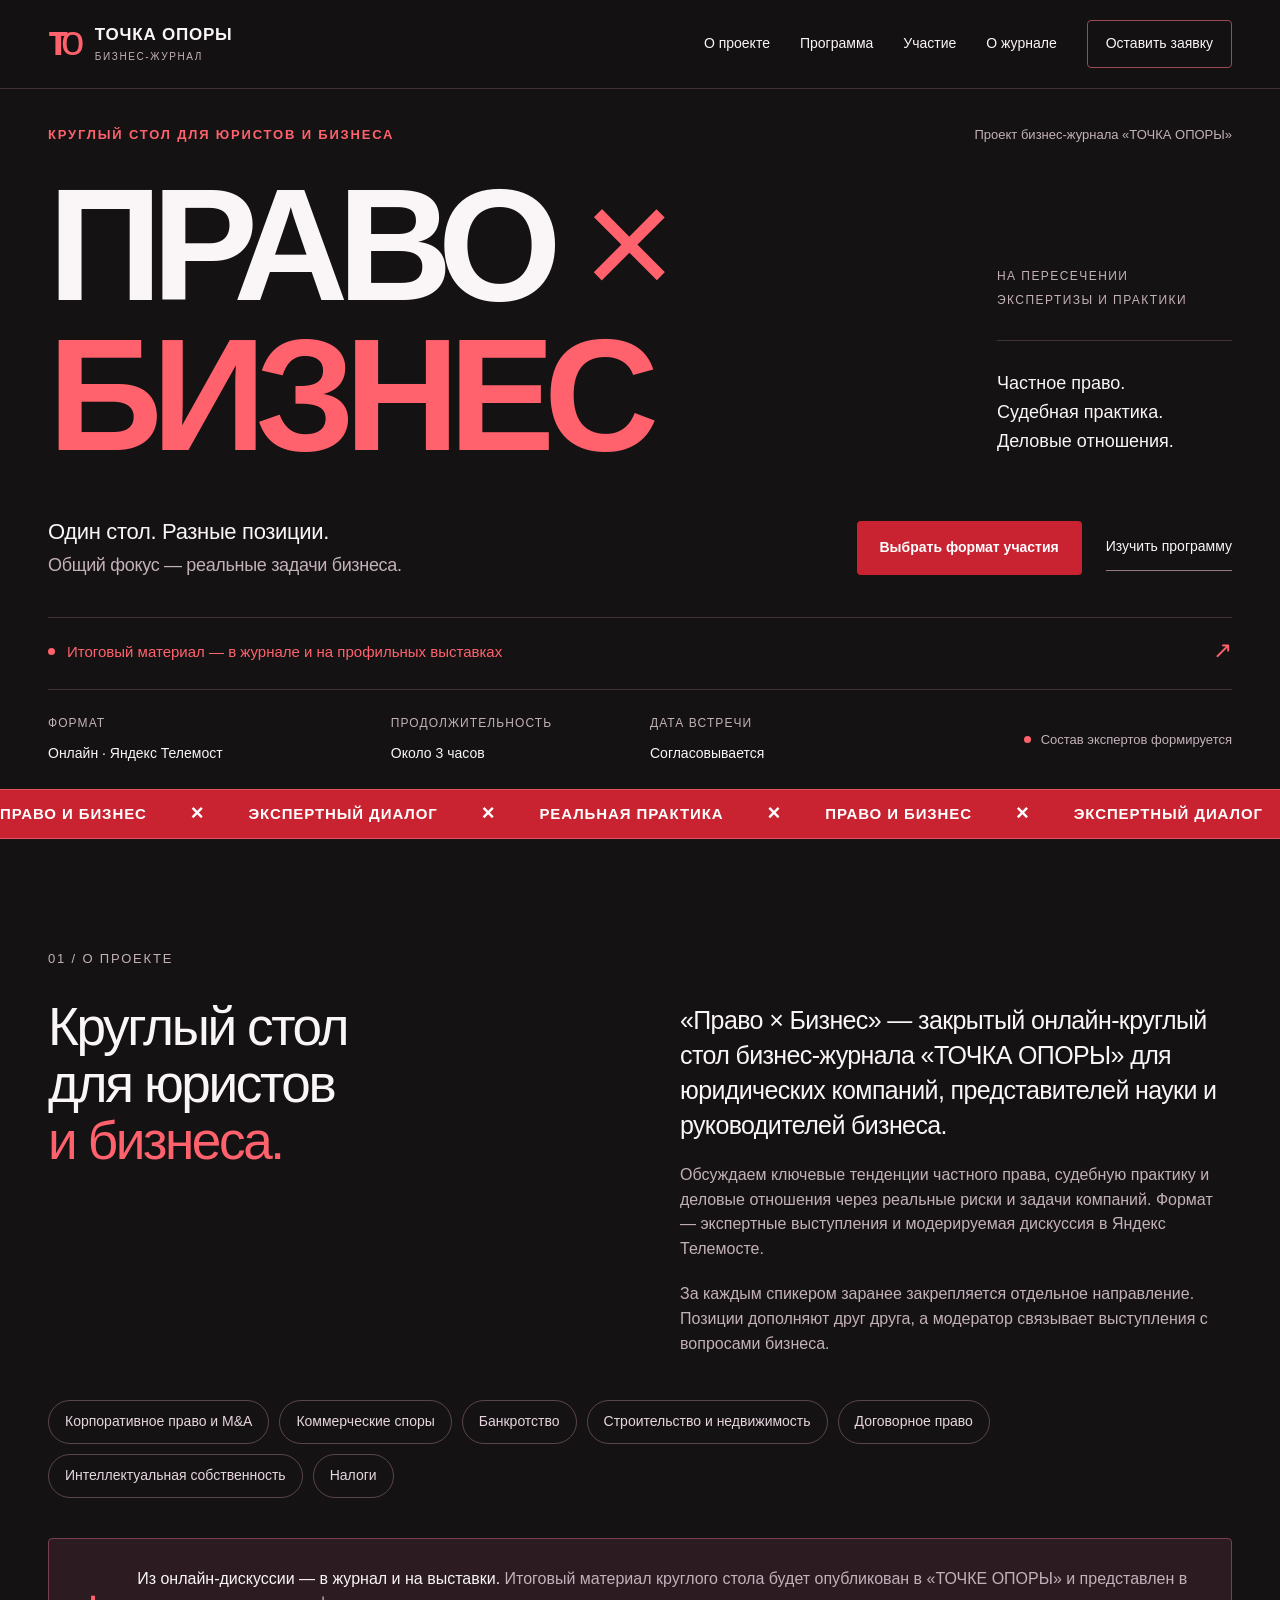
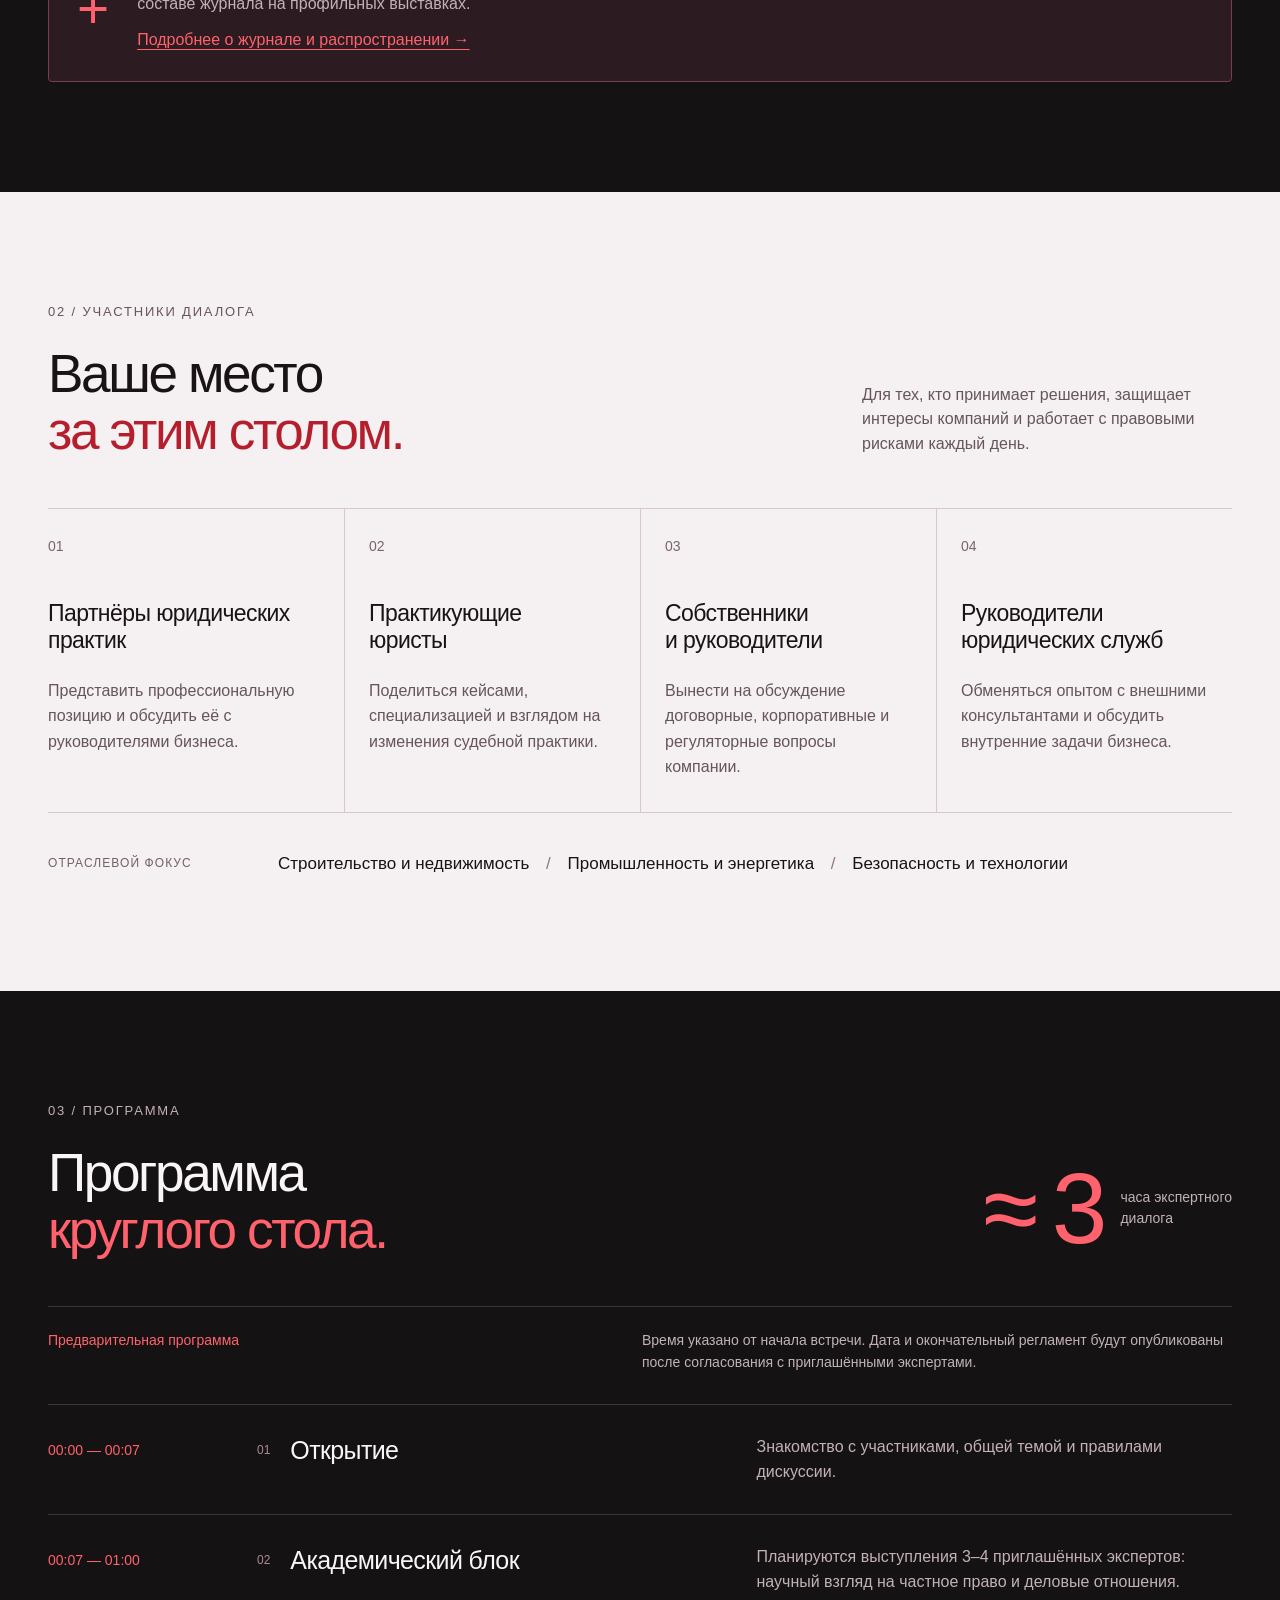
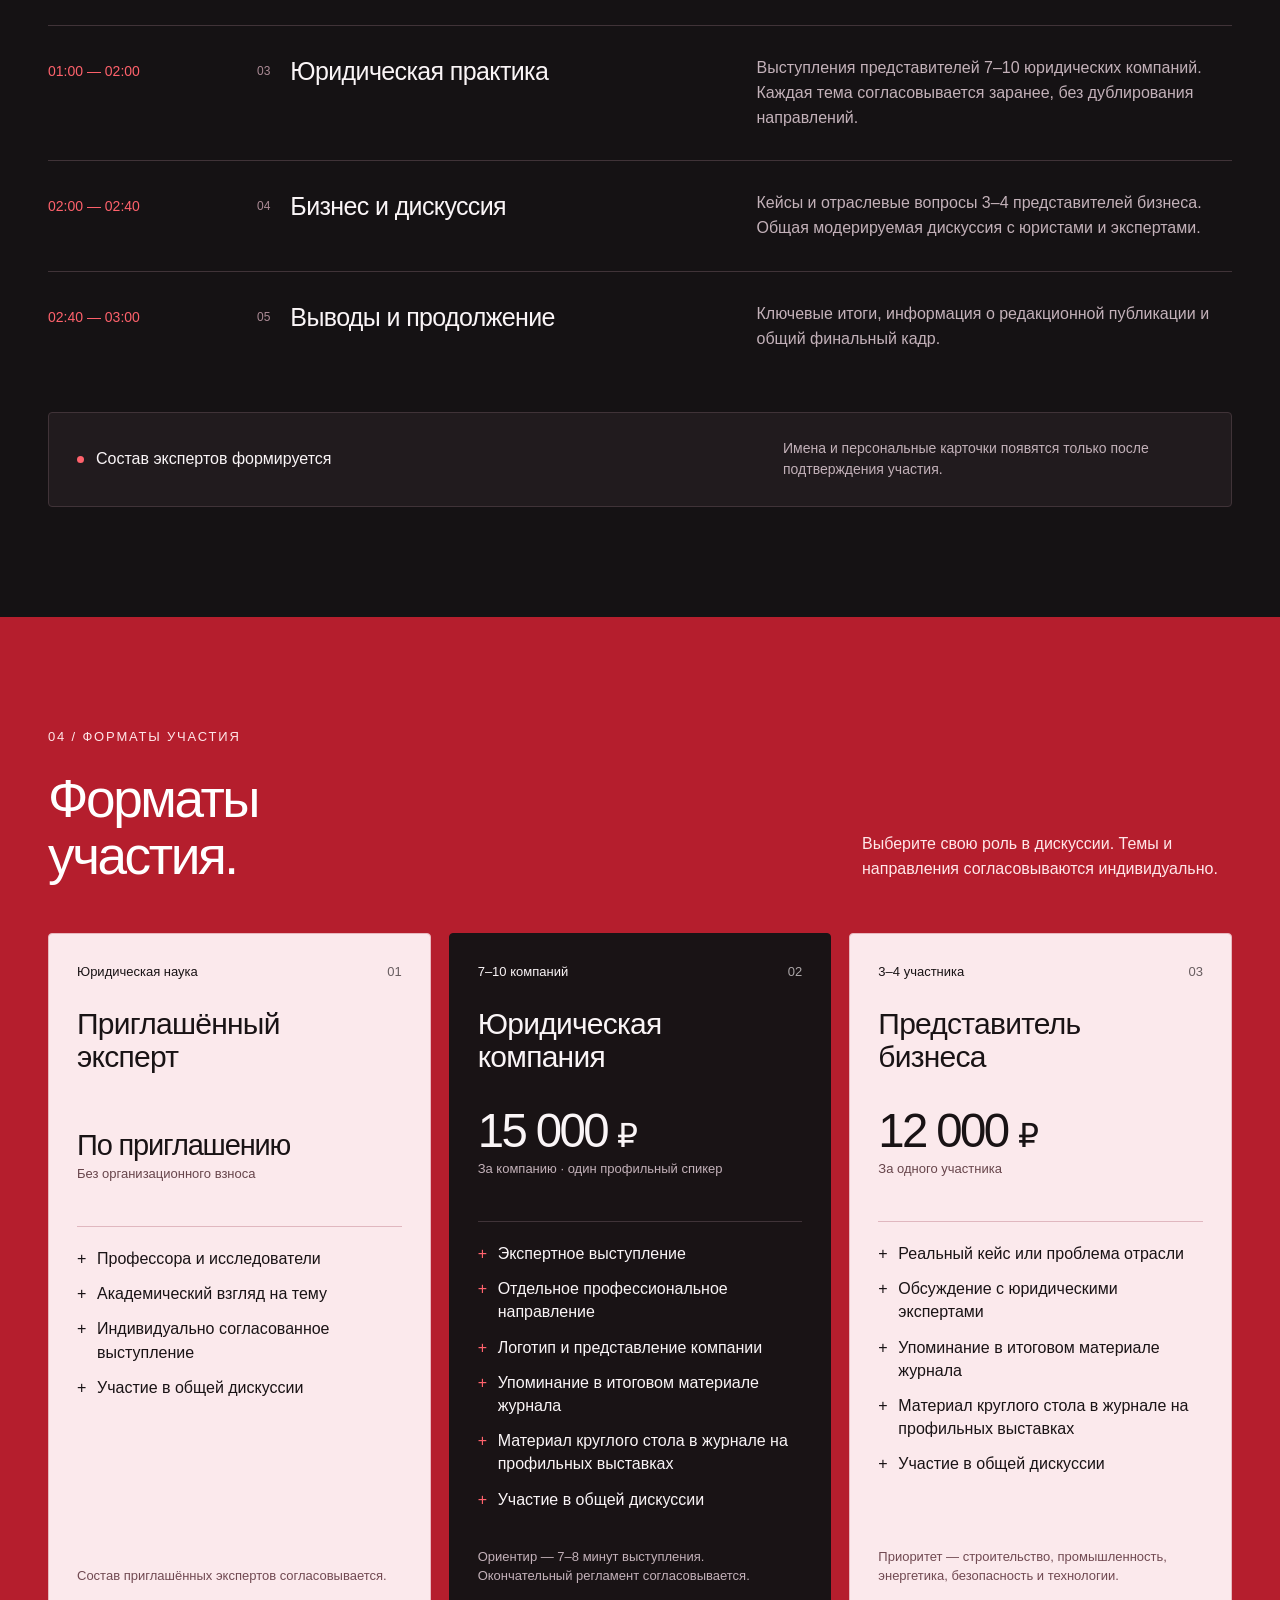
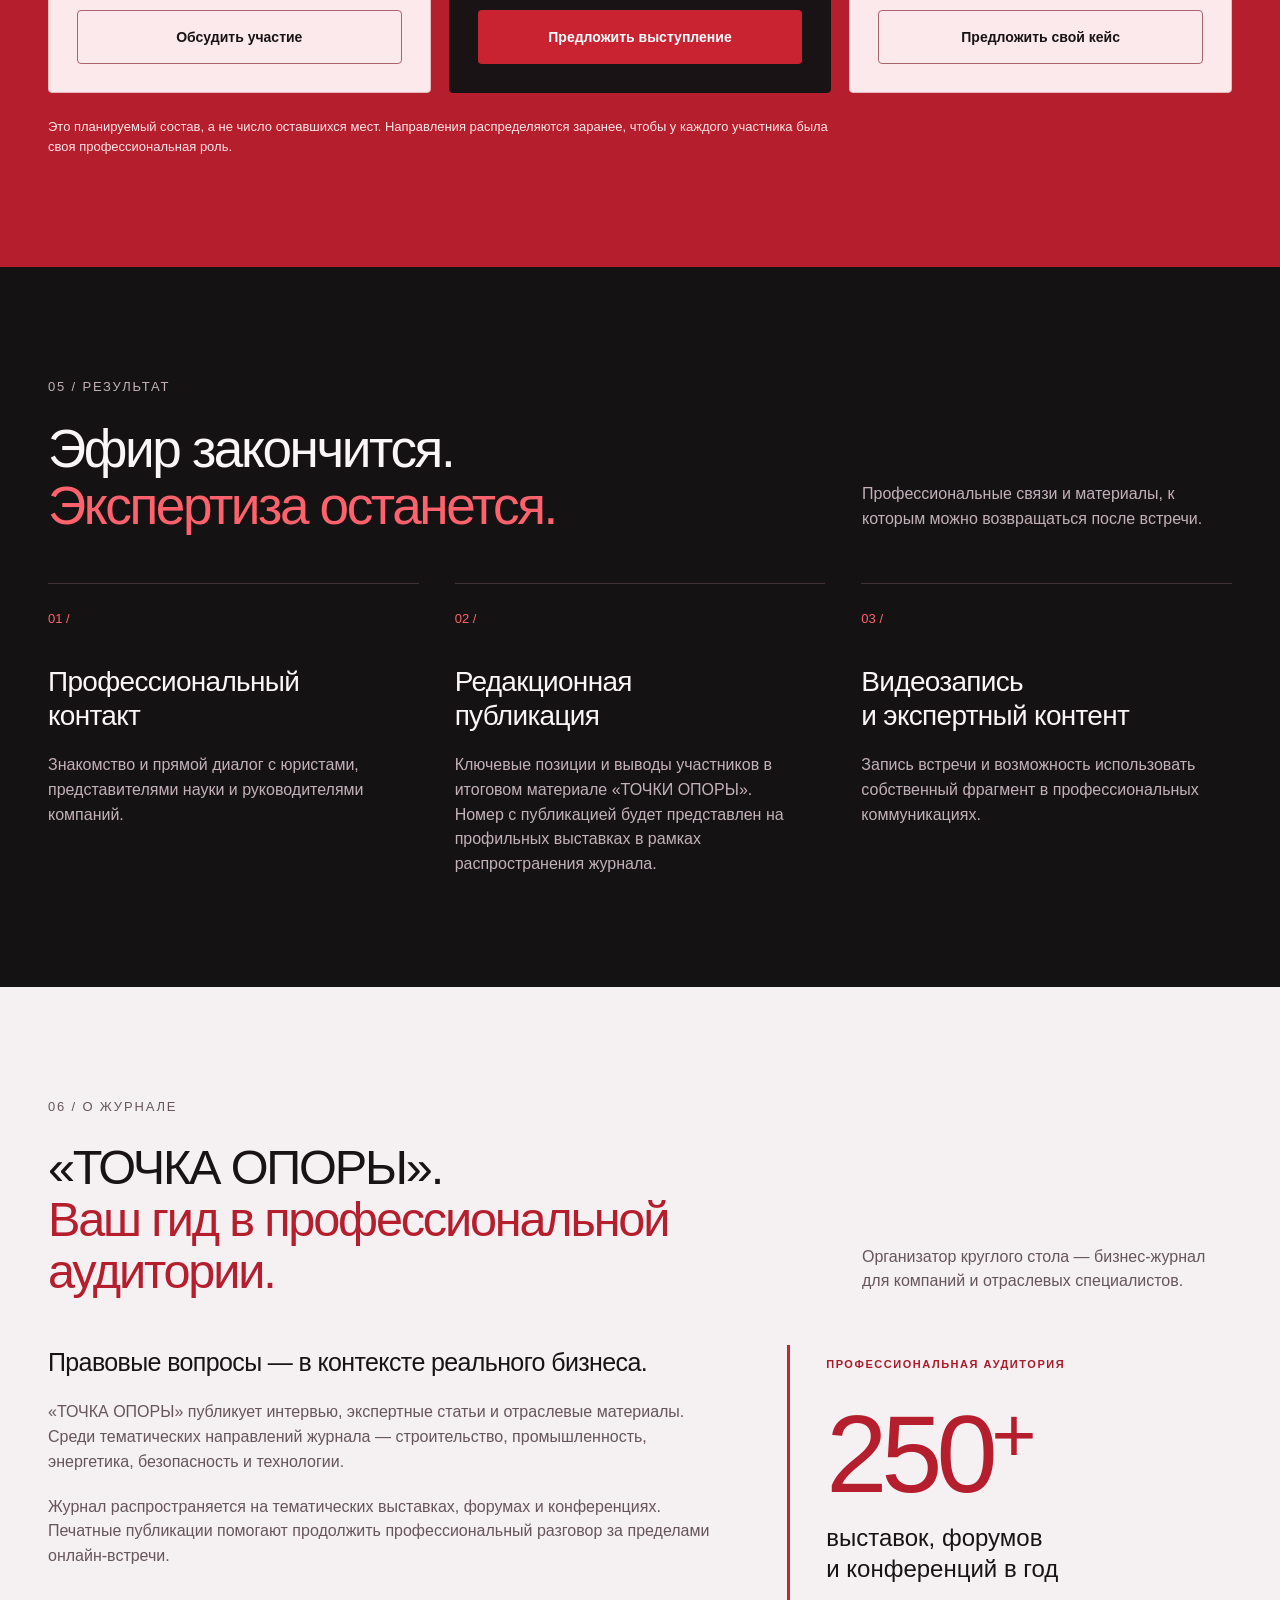
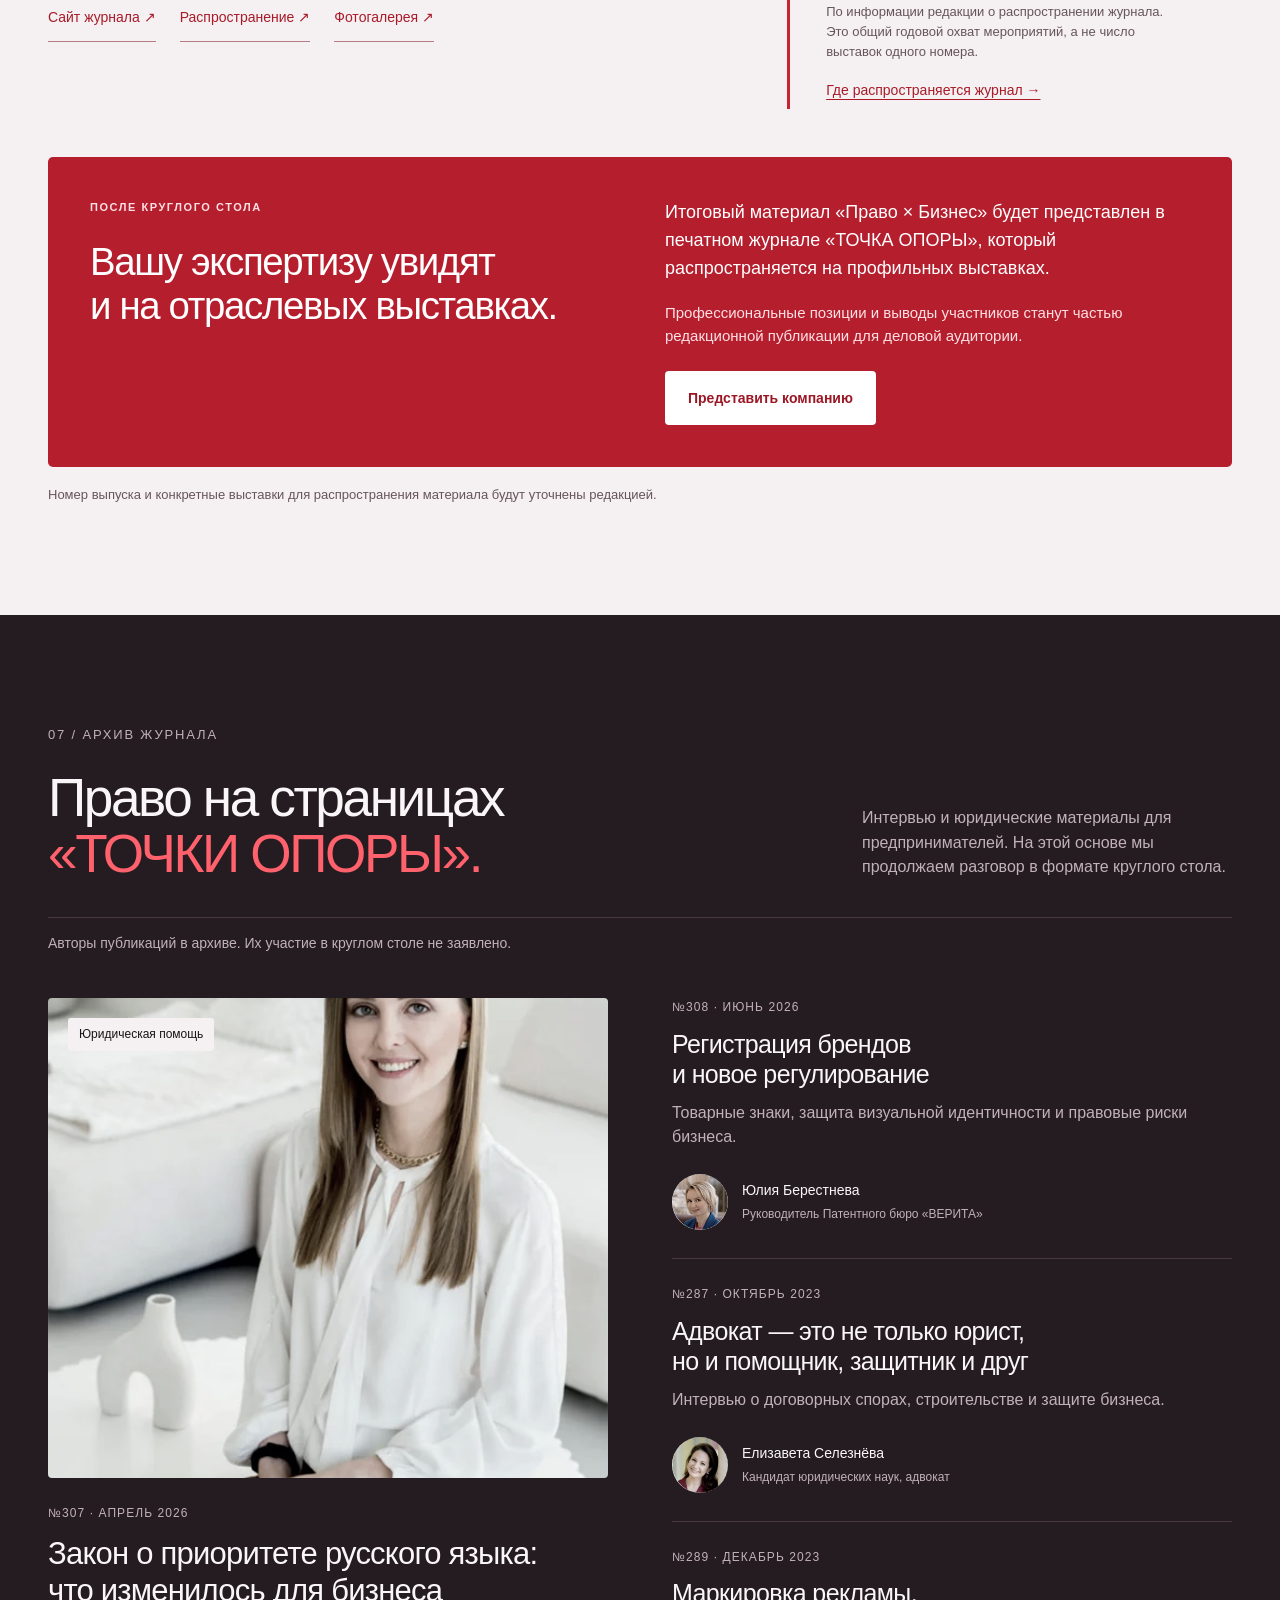
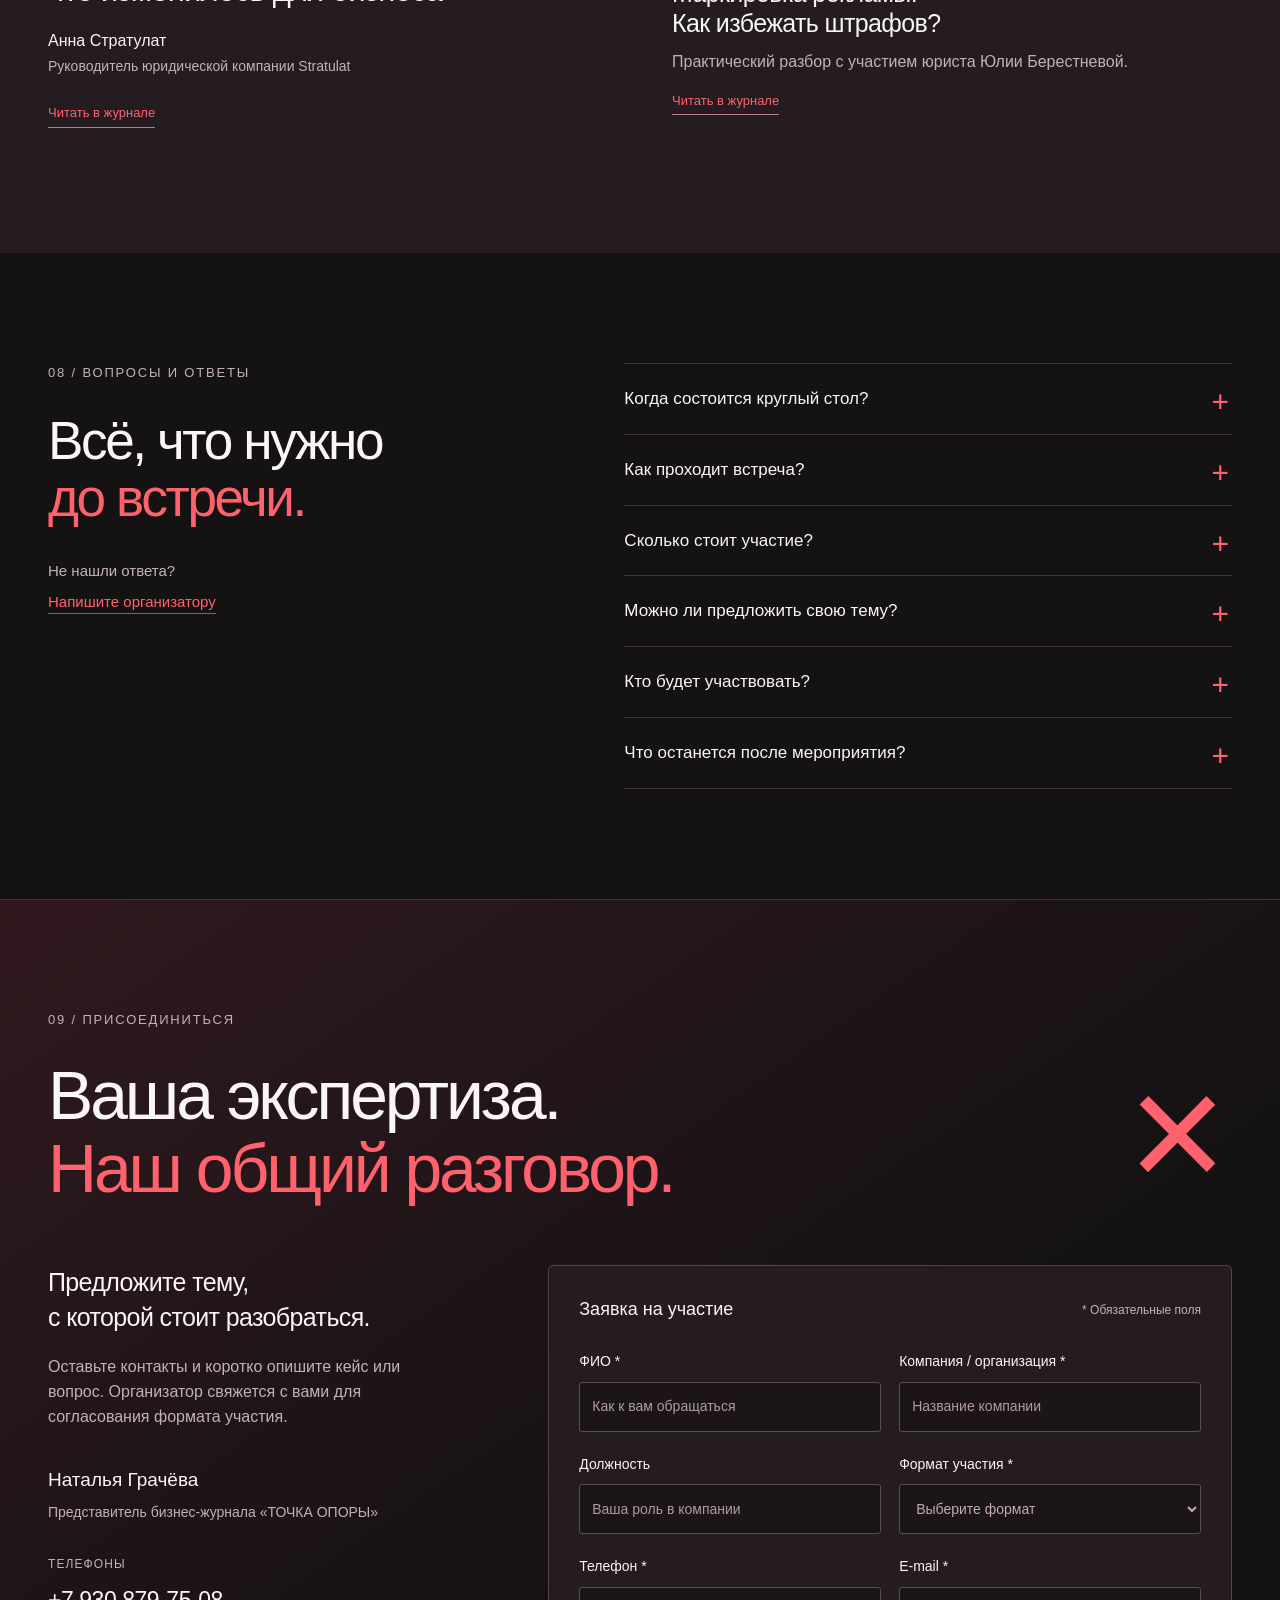
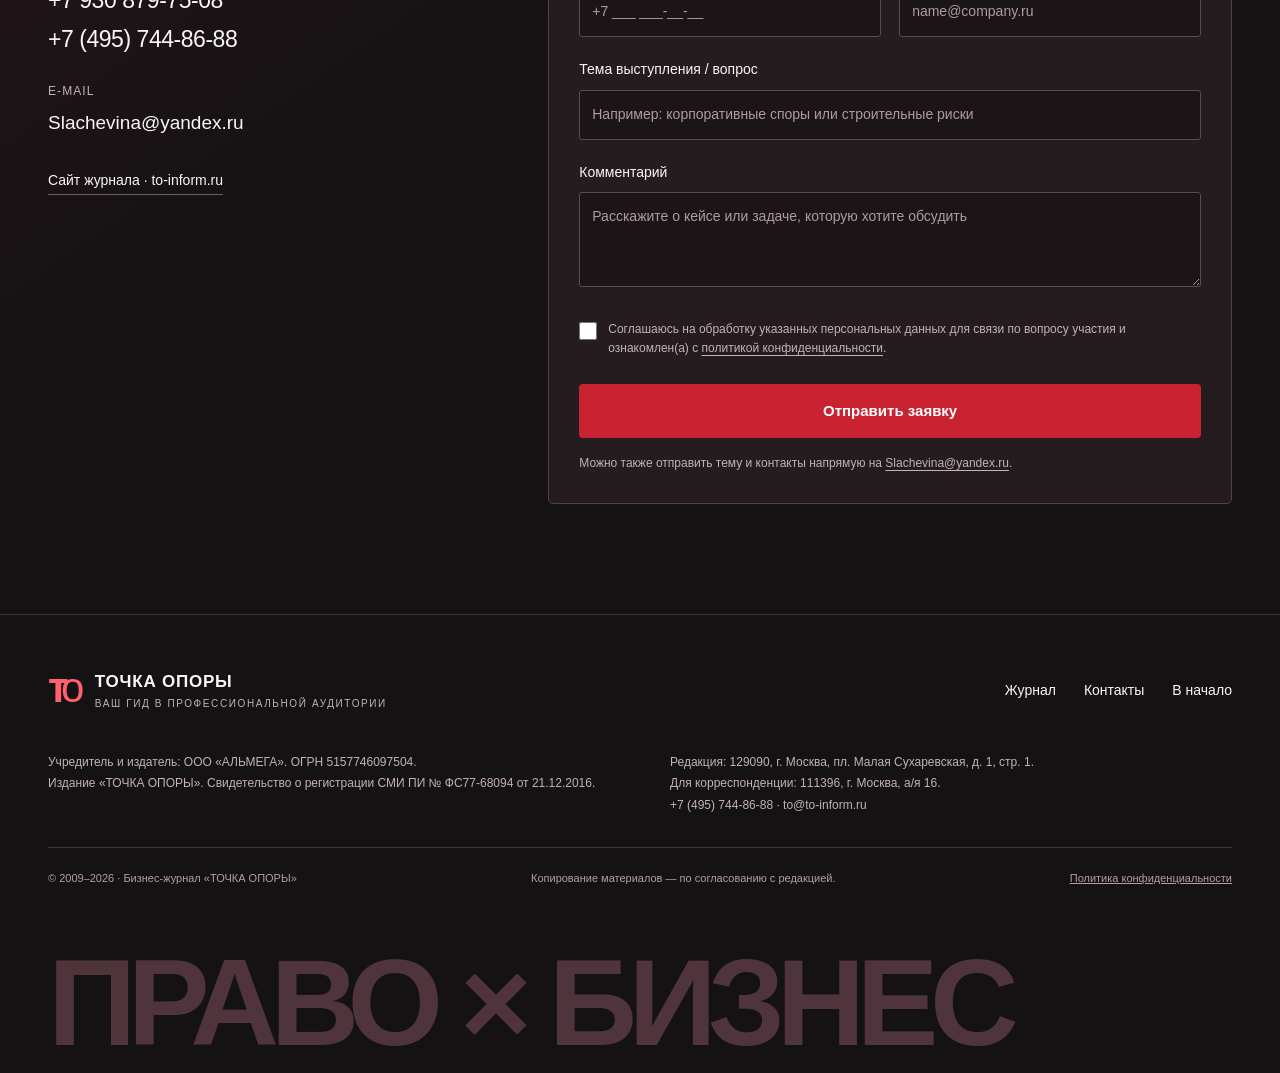
==== commit 22d1d2d4: "Add files via upload" ====
--- a/index.html
+++ b/index.html
@@ -5,7 +5,7 @@
 <meta name="viewport" content="width=device-width, initial-scale=1">
 <meta name="theme-color" content="#151214">
 <title>Круглый стол «Право × Бизнес» для юристов и бизнеса | ТОЧКА ОПОРЫ</title>
-<meta name="description" content="Экспертный круглый стол журнала «ТОЧКА ОПОРЫ»: частное право, судебная практика и задачи бизнеса. Онлайн в Яндекс Телемосте. Программа, форматы участия и заявка.">
+<meta name="description" content="Онлайн-круглый стол «Право × Бизнес» журнала «ТОЧКА ОПОРЫ» для юристов и компаний. Судебная практика, корпоративное право, программа, стоимость участия и заявка.">
 <meta name="robots" content="index, follow, max-image-preview:large">
 <link rel="canonical" href="https://grachevana-lgtm.github.io/">
 <meta property="og:type" content="website">
@@ -18,8 +18,63 @@
 <meta name="twitter:title" content="Право × Бизнес | ТОЧКА ОПОРЫ">
 <meta name="twitter:description" content="Закрытый экспертный круглый стол для юристов и руководителей бизнеса. Программа и форматы участия.">
 <link rel="icon" type="image/svg+xml" href="data:image/svg+xml,%3Csvg xmlns='http://www.w3.org/2000/svg' viewBox='0 0 64 64'%3E%3Crect width='64' height='64' rx='14' fill='%23151214'/%3E%3Cpath d='M18 18L46 46M46 18L18 46' stroke='%23ff626c' stroke-width='9'/%3E%3C/svg%3E">
-<link rel="stylesheet" href="styles.css">
-<script src="app.js" defer></script>
+<style id="site-styles">:root{--bg:#151214;--surface:#211b1e;--ink:#faf5f7;--muted:#c3b1b9;--line:#403338;--accent:#ff626c;--paper:#f5f0f2;--black:#191315;--max:1280px}*{box-sizing:border-box}html{scroll-behavior:smooth;scroll-padding-top:100px}body{margin:0;background:var(--bg);color:var(--ink);font-family:Arial,Helvetica,sans-serif;font-size:16px;line-height:1.55;-webkit-font-smoothing:antialiased}a{color:inherit;text-decoration:none}button,input,select,textarea{font:inherit}button,a,input,select,textarea,summary{-webkit-tap-highlight-color:transparent}button,a,summary{touch-action:manipulation}button{cursor:pointer}img{display:block;max-width:100%}p,h1,h2,h3{margin:0}a,button,input,select,textarea,summary{outline-offset:5px}:focus-visible{outline:2px solid var(--accent)}.container{width:min(var(--max),calc(100% - 96px));margin-inline:auto}.sr-only{position:absolute;width:1px;height:1px;padding:0;margin:-1px;overflow:hidden;clip:rect(0,0,0,0);white-space:nowrap;border:0}.skip{position:fixed;top:-100px;left:20px;background:var(--accent);color:var(--black);padding:12px 22px;z-index:100}.skip:focus{top:10px}.header{position:sticky;top:0;z-index:40;background:rgba(21,18,20,.96);backdrop-filter:blur(16px);border-bottom:1px solid var(--line)}.header-inner{min-height:88px;display:flex;align-items:center;justify-content:space-between;gap:30px}.brand{display:flex;gap:12px;align-items:center;font-size:17px;font-weight:800;letter-spacing:.045em;line-height:1.2}.brand small{display:block;font-size:10px;font-weight:400;letter-spacing:.16em;color:var(--muted);margin-top:6px}.brand-symbol{font-size:42px;line-height:1;letter-spacing:-.18em;color:var(--accent);margin-right:6px;font-weight:700;transform:translateY(-3px)}.brand-symbol span{font-weight:400}nav{display:flex;align-items:center;gap:30px;font-size:14px}nav>a{padding:12px 0;transition:color .2s}nav>a:hover{color:var(--accent)}nav .nav-cta{padding:12px 18px;border:1px solid #9a4b58;border-radius:4px}.menu-toggle{display:none}.eyebrow{text-transform:uppercase;font-size:13px;letter-spacing:.14em;font-weight:600}.hero{padding:36px 0 0;overflow:hidden}.hero-top{display:flex;justify-content:space-between;align-items:center;color:var(--muted)}.hero-top .eyebrow{color:var(--accent)}.edition{font-size:13px}.hero-composition{position:relative;margin:30px 0 28px;display:grid;grid-template-columns:1fr 235px;align-items:center;gap:34px}h1{font-size:clamp(5.5rem,12.45vw,11.2rem);font-weight:800;letter-spacing:-.068em;line-height:.88;position:relative}h1>span{display:block}.title-law{color:var(--ink)}.title-business{margin-top:10px;color:var(--accent)}.times{font-weight:300;margin-left:.2em;display:inline-block;color:var(--accent);transform:translateY(-.015em)}.hero-side{align-self:end;padding-bottom:10px;color:var(--muted)}.small-index{font-size:12px;line-height:1.6;letter-spacing:.12em}.hero-side-line{width:100%;height:1px;background:var(--line);margin:28px 0}.hero-side p{font-size:18px;line-height:1.6;color:var(--ink)}.hero-bottom{display:flex;align-items:center;justify-content:space-between;gap:32px;padding:22px 0 38px}.hero-lead{font-size:22px;line-height:1.45;letter-spacing:-.015em}.hero-lead span{color:var(--muted);font-size:18px}.hero-actions{display:flex;gap:24px;align-items:center}.button{display:inline-flex;align-items:center;justify-content:center;min-height:54px;padding:15px 22px;border-radius:4px;border:1px solid transparent;font-size:14px;font-weight:700;line-height:1.45;transition:background .2s,color .2s,transform .2s;text-align:center}.button:hover{transform:translateY(-2px)}.primary{background:var(--accent);color:var(--black)}.primary:hover{background:#e33546}.text-link{font-size:14px;padding:12px 0;border-bottom:1px solid #937a84}.text-link:hover{color:var(--accent)}.hero-facts{display:grid;grid-template-columns:1.35fr 1fr 1fr 1.35fr;border-top:1px solid var(--line);padding:24px 0;gap:20px}.meta-label{display:block;font-size:12px;text-transform:uppercase;letter-spacing:.09em;color:var(--muted);margin-bottom:8px}.hero-facts strong{font-size:14px;font-weight:500}.status{font-size:13px;color:var(--muted);align-self:center;justify-self:end;display:flex;gap:10px;align-items:center}.status-dot{display:inline-block;width:7px;height:7px;flex:0 0 7px;background:var(--accent);border-radius:50%}.topic-strip{border-top:1px solid #e45360;border-bottom:1px solid #e45360;background:var(--accent);color:var(--black);overflow:hidden;padding:12px 0;font-size:15px;font-weight:700;letter-spacing:.06em}.topic-strip>div{width:max-content;display:flex;gap:44px;animation:marquee 38s linear infinite}.topic-strip span{font-size:22px;line-height:1}.section{padding:110px 0}.section-label{color:var(--muted);margin-bottom:30px;font-weight:400}h2{font-size:clamp(2.5rem,4.15vw,4rem);font-weight:500;line-height:1.07;letter-spacing:-.045em}h2 em{font-style:normal;color:var(--accent)}h3{font-size:22px;font-weight:500;line-height:1.2;letter-spacing:-.025em}.intro-layout{display:grid;grid-template-columns:1fr 1fr;gap:80px;align-items:start}.intro-copy{padding-top:4px;max-width:560px}.intro-copy>p+p{margin-top:20px;color:var(--muted)}.large-copy{font-size:25px;line-height:1.4;letter-spacing:-.025em}.topics{display:flex;gap:10px;flex-wrap:wrap;margin-top:44px}.topics span{border:1px solid #5a454c;padding:10px 16px;border-radius:30px;font-size:14px;color:#e6d6de}.outcome-note{display:flex;align-items:center;gap:28px;max-width:900px;margin:40px 0 0 auto;padding-top:30px;border-top:1px solid var(--line);color:var(--muted)}.outcome-note strong{color:var(--ink);font-weight:500}.plus{color:var(--accent);font-weight:300;font-size:55px;line-height:1}.section-heading{display:flex;align-items:end;justify-content:space-between;gap:64px;margin-bottom:48px}.section-heading .section-label{margin-bottom:24px}.section-aside{max-width:370px;color:var(--muted);padding-bottom:3px}.audience-section{background:var(--paper);color:var(--black)}.audience-section .section-label,.audience-section .section-aside{color:#66565c}.audience-section h2 em{color:#b51e2d}.audience-grid{display:grid;grid-template-columns:repeat(4,1fr);border-top:1px solid #d8c8cc}.audience-grid article{padding:27px 24px 32px 0;border-bottom:1px solid #d8c8cc}.audience-grid article+article{padding-left:24px;border-left:1px solid #d8c8cc}.item-number{font-size:14px;color:#78656c;display:block;margin-bottom:42px}.audience-grid h3{font-size:23px;min-height:58px}.audience-grid p{color:#66565c;font-size:15px;margin-top:20px;line-height:1.6}.industry-line{display:grid;grid-template-columns:195px 1fr;align-items:start;gap:35px;margin-top:36px}.industry-line .meta-label{color:#726068;margin-top:5px}.industry-line p{font-size:17px;line-height:1.8}.industry-line i{color:#95757f;font-style:normal;padding:0 12px}.program-duration{display:flex;align-items:center;gap:20px}.program-duration strong{font-size:100px;line-height:1;font-weight:400;letter-spacing:-.07em;color:var(--accent)}.program-duration span{font-size:14px;color:var(--muted)}.program-note{display:flex;justify-content:space-between;gap:60px;border-top:1px solid var(--line);padding:23px 0 30px;font-size:14px;color:var(--muted)}.program-note>span{white-space:nowrap;color:var(--accent)}.program-note p{max-width:590px}.agenda{padding:0;margin:0;list-style:none}.agenda li{display:grid;grid-template-columns:185px 1fr 1fr;gap:24px;align-items:start;padding:30px 0;border-top:1px solid var(--line)}.agenda-time{font-size:14px;color:var(--accent);padding-top:5px;font-variant-numeric:tabular-nums}.agenda-title{display:flex;gap:20px}.agenda-num{font-size:12px;color:#ac8b96;padding-top:6px}.agenda h3{font-size:25px}.agenda p{font-size:15px;color:var(--muted)}.experts-note{display:flex;align-items:center;justify-content:space-between;gap:40px;padding:25px 28px;background:var(--surface);border:1px solid var(--line);margin-top:30px;border-radius:4px;scroll-margin-top:110px}.experts-note>div{display:flex;align-items:center;gap:12px}.experts-note strong{font-size:16px;font-weight:500}.experts-note p{max-width:420px;font-size:14px;color:var(--muted)}.participation-section{background:var(--accent);color:var(--black)}.participation-section .section-label,.participation-section .section-aside{color:#ffe7e9}.pricing-grid{display:grid;grid-template-columns:repeat(3,1fr);gap:18px}.price-card{background:#fbe9ec;border:1px solid #e8b8bf;padding:28px;display:flex;flex-direction:column;border-radius:4px}.price-card.featured{background:var(--black);color:var(--ink);border-color:var(--black)}.price-top{display:flex;justify-content:space-between;gap:16px;font-size:13px;margin-bottom:25px}.price-index{opacity:.65}.price-card h3{font-size:30px;line-height:1.1}.price{font-size:clamp(2.3rem,3.7vw,3.5rem);font-weight:500;letter-spacing:-.055em;margin:32px 0 2px;line-height:1.1}.price span{font-size:.7em}.price.invitation{font-size:29px;letter-spacing:-.04em;min-height:57px;display:flex;align-items:end}.price-unit{font-size:13px;color:#67454b;min-height:40px;margin-bottom:22px}.featured .price-unit{color:var(--muted)}.price-card ul{padding:20px 0 0;list-style:none;margin:0 0 24px;border-top:1px solid #e0b7bf}.price-card li{font-size:15px;position:relative;padding-left:20px;margin-bottom:12px;line-height:1.45}.price-card li:before{content:'+';position:absolute;left:0}.featured ul{border-color:var(--line)}.featured li:before{color:var(--accent)}.price-note{font-size:13px;line-height:1.5;color:#714a52;margin-top:auto;padding-bottom:24px}.featured .price-note{color:var(--muted)}.outline{border-color:#aa6470;color:var(--black)}.outline:hover{background:#f7d7dd}.dark-button{background:var(--accent);color:var(--black)}.dark-button:hover{background:#e33546}.participation-note{font-size:13px;max-width:780px;margin-top:24px;color:#ffe5e8}.results-grid{display:grid;grid-template-columns:repeat(3,1fr);gap:36px}.results-grid article{border-top:1px solid var(--line);padding-top:25px}.result-icon{display:block;color:var(--accent);font-size:13px;margin-bottom:36px}.results-grid h3{font-size:28px;max-width:280px;min-height:68px}.results-grid p{color:var(--muted);font-size:16px;margin-top:20px;max-width:350px}.archive-section{background:#241c20}.archive-disclaimer{font-size:14px;color:var(--muted);padding:15px 0;border-top:1px solid #49383e;margin-top:-14px;margin-bottom:28px}.archive-layout{display:grid;grid-template-columns:1fr 1fr;gap:64px}.feature-story{display:block}.story-image{position:relative;height:480px;overflow:hidden;border-radius:4px}.story-image img{width:100%;height:100%;object-fit:cover;object-position:center 34%;filter:saturate(.55);transition:filter .35s,transform .6s}.feature-story:hover .story-image img{filter:saturate(1);transform:scale(1.025)}.story-category{position:absolute;left:20px;top:20px;background:var(--paper);color:var(--black);padding:7px 11px;font-size:12px;border-radius:3px}.story-copy{padding-top:26px}.story-copy h3{font-size:31px;max-width:520px;margin:12px 0 20px}.story-copy p{font-size:16px}.story-copy p span{color:var(--muted);font-size:14px}.story-link{display:inline-block;font-size:13px;border-bottom:1px solid #bc7a86;padding-bottom:3px;margin-top:25px;color:var(--accent)}.story{display:block;padding:0 0 28px;border-bottom:1px solid #49383e}.story+.story{padding-top:26px}.story h3{font-size:25px;margin:12px 0}.story>p{font-size:15px;color:var(--muted)}.story:hover h3,.feature-story:hover h3{color:var(--accent)}.story-author{display:flex;align-items:center;gap:14px;margin-top:24px}.story-author img{border-radius:50%;width:56px;height:56px;object-fit:cover;filter:saturate(.55)}.story-author>span{font-size:14px}.story-author small{display:block;font-size:12px;color:var(--muted);margin-top:3px}.compact-story{border-bottom:0}.compact-story .story-link{margin-top:16px}.faq-layout{display:grid;grid-template-columns:1fr 1.2fr;gap:70px}.faq-intro{color:var(--muted);margin-top:32px;font-size:15px}.faq-intro a{display:inline-block;color:var(--accent);border-bottom:1px solid #9d535f;margin-top:8px}.faq details{border-bottom:1px solid var(--line)}.faq details:first-child{border-top:1px solid var(--line)}.faq summary{position:relative;list-style:none;cursor:pointer;padding:23px 40px 23px 0;font-size:17px;line-height:1.4}.faq summary::-webkit-details-marker{display:none}.faq summary:after{content:'+';position:absolute;right:3px;top:17px;font-size:30px;font-weight:300;color:var(--accent)}.faq details[open] summary:after{content:'−'}.faq details>div{padding:0 36px 23px 0;color:var(--muted);font-size:15px;line-height:1.7}.contact-section{border-top:1px solid var(--line);background:linear-gradient(145deg,#30191e,var(--bg) 50%)}.contact-heading{display:flex;align-items:center;justify-content:space-between;gap:30px;margin-bottom:60px}.contact-heading h2{font-size:clamp(2.5rem,5.3vw,5rem)}.contact-cross{font-size:170px;color:var(--accent);font-weight:300;line-height:.7;margin-right:5px}.contact-layout{display:grid;grid-template-columns:.75fr 1.25fr;gap:90px}.contact-info>p:nth-child(2){color:var(--muted);margin-top:20px;max-width:370px}.organizer{margin:35px 0 30px}.organizer strong{display:block;font-size:19px;font-weight:500;margin-bottom:6px}.organizer span{font-size:14px;color:var(--muted)}.contact-phones>a{display:block;font-size:23px;letter-spacing:-.02em;line-height:1.7}.contact-email{margin-top:22px}.contact-email a{font-size:19px}.contact-info a:hover{color:var(--accent)}.magazine-link{display:inline-block;font-size:14px;border-bottom:1px solid #785a64;padding-bottom:3px;margin-top:32px}.application-form{padding:30px;border:1px solid #574149;border-radius:5px;background:#251c20}.form-caption{display:flex;justify-content:space-between;align-items:center;gap:20px;font-size:18px;margin-bottom:27px}.form-caption span{font-size:12px;color:var(--muted)}.form-grid{display:grid;grid-template-columns:1fr 1fr;gap:22px 18px}.field{min-width:0}.field label{display:block;font-size:13px;margin-bottom:9px}.field input,.field select,.field textarea{width:100%;min-height:50px;border:1px solid #614952;background:#1b1518;color:var(--ink);padding:13px 12px;border-radius:3px;font-size:14px;transition:border-color .2s}.field input::placeholder,.field textarea::placeholder{color:#b19aa3;opacity:1}.field textarea{resize:vertical;min-height:95px}.field select{appearance:auto;color-scheme:dark;padding-right:5px}.field select:invalid{color:#c3aab4}.field input:focus,.field select:focus,.field textarea:focus{border-color:var(--accent);outline:2px solid #a65b6b;outline-offset:1px}.field.full{grid-column:1/-1}.consent{display:flex;gap:11px;align-items:flex-start;font-size:12px;line-height:1.6;color:var(--muted);margin:25px 0;cursor:pointer}.consent input{accent-color:var(--accent);width:18px;height:18px;flex:0 0 18px;margin:2px 0 0}.consent a,.form-note a{text-decoration:underline;text-underline-offset:3px}.submit-button{width:100%;font-size:15px}.submit-button:disabled{opacity:.65;cursor:wait;transform:none}.form-note{font-size:12px;color:var(--muted);line-height:1.6;margin-top:16px}.form-feedback{margin-top:18px;border:1px solid #b57583;padding:14px;font-size:14px;color:var(--accent)}.form-feedback.error{border-color:#c59780;color:#f3b998}.honeypot{display:none}footer{border-top:1px solid var(--line);padding:55px 0 0;overflow:hidden}.footer-top{display:flex;align-items:center;justify-content:space-between;gap:35px}.footer-links{display:flex;gap:28px;font-size:14px}.footer-links a:hover{color:var(--accent)}.legal-footer{display:grid;grid-template-columns:1fr 1fr;gap:60px;margin:40px 0 30px;font-size:12px;color:var(--muted);line-height:1.8}.footer-bottom{display:flex;align-items:start;justify-content:space-between;gap:24px;border-top:1px solid var(--line);padding-top:22px;font-size:11px;color:#b59da7}.footer-bottom a{text-decoration:underline}.footer-wordmark{font-size:clamp(3rem,9.6vw,9rem);line-height:1.15;letter-spacing:-.07em;white-space:nowrap;font-weight:700;margin-top:45px;color:#50343c}.reveal{animation:appear .65s both}.price-card:focus-within{box-shadow:0 0 0 3px #a93243}.participation-section :focus-visible{outline-color:#ffffff}@keyframes appear{from{opacity:.2;transform:translateY(15px)}to{opacity:1;transform:translateY(0)}}@keyframes marquee{to{transform:translateX(-28%)}}
+@media(min-width:1600px){h1{font-size:190px}}
+@media(max-width:1150px){.container{width:calc(100% - 64px)}nav{gap:20px}.hero-composition{grid-template-columns:1fr 180px;gap:25px}.hero-side p{font-size:16px}.hero-bottom{align-items:start}.hero-actions{flex-direction:column;gap:10px}.hero-lead{font-size:20px}.hero-facts{grid-template-columns:1.3fr 1fr 1fr}.hero-facts .status{grid-column:1/-1;justify-self:start}.intro-layout{gap:45px}.section-heading{gap:40px}.audience-grid h3{font-size:21px}.audience-grid article{padding-right:15px}.audience-grid article+article{padding-left:15px}.agenda li{grid-template-columns:145px 1fr 1fr}.agenda h3{font-size:22px}.price-card{padding:23px}.price-card h3{font-size:26px}.price.invitation{font-size:25px;min-height:44px}.archive-layout{gap:40px}.story-image{height:440px}.contact-layout{gap:40px}.application-form{padding:24px}.faq-layout{gap:40px}.footer-bottom{flex-wrap:wrap}}
+@media(max-width:820px){html{scroll-padding-top:85px}.header-inner{min-height:74px;gap:20px}.brand{font-size:15px}.menu-toggle{display:flex;gap:15px;align-items:center;background:none;border:1px solid #70515b;border-radius:4px;padding:10px 13px;color:var(--ink);font-size:13px}.menu-icon{display:block;width:18px;height:10px;border-top:1px solid currentColor;border-bottom:1px solid currentColor}.menu-toggle[aria-expanded=true] .menu-icon{transform:rotate(-45deg);height:1px;border-bottom:0}.header nav{display:none;position:absolute;top:100%;left:0;right:0;padding:20px 32px 28px;background:#211b1e;border-bottom:1px solid var(--line);flex-direction:column;align-items:stretch;gap:4px;box-shadow:0 20px 30px #0005}.header nav.is-open{display:flex}.header nav a{padding:12px}.header nav .nav-cta{margin-top:8px;text-align:center}.hero{padding-top:26px}.hero-top .edition{display:none}.hero-composition{grid-template-columns:1fr;margin-top:36px}.hero-side{display:none}h1{font-size:clamp(5.5rem,17vw,8.5rem)}.hero-bottom{margin-top:30px;padding-top:0;gap:25px}.hero-lead{font-size:19px;max-width:340px}.hero-lead span{font-size:16px}.hero-actions .button{font-size:13px;white-space:nowrap;padding:14px 16px}.hero-facts{gap:20px 16px}.hero-facts strong{font-size:13px}.topic-strip{font-size:13px}.section{padding:76px 0}.intro-layout{grid-template-columns:1fr;gap:30px}.intro-copy{max-width:none}.large-copy{font-size:23px}.intro-copy>p+p{margin-top:16px}.outcome-note{gap:22px}.section-heading{align-items:start;margin-bottom:36px}.section-aside{max-width:280px;font-size:14px;padding-top:38px}.audience-grid{grid-template-columns:1fr 1fr}.audience-grid article{padding:24px!important}.audience-grid article:nth-child(odd){padding-left:0!important;border-left:none}.item-number{margin-bottom:25px}.audience-grid h3{font-size:24px}.industry-line{grid-template-columns:1fr;gap:10px}.program-duration{gap:15px;padding-top:40px}.program-duration strong{font-size:75px}.program-note{gap:30px}.program-note>span{white-space:normal;max-width:180px}.program-note p{max-width:450px}.agenda li{grid-template-columns:125px 1fr;gap:10px 28px;padding:25px 0}.agenda p{grid-column:2}.agenda-title{gap:12px}.experts-note{align-items:start;flex-direction:column;gap:10px}.experts-note p{max-width:none}.pricing-grid{gap:12px}.price-card{padding:20px 16px}.price-card h3{font-size:23px}.price-top{font-size:12px}.price{font-size:35px;margin-top:26px}.price.invitation{font-size:24px;min-height:77px;align-items:start}.price-unit{font-size:12px;min-height:40px}.price-card li{font-size:14px}.price-card .button{padding:12px 10px;font-size:13px;min-height:60px}.results-grid{gap:24px}.results-grid h3{font-size:24px;min-height:84px}.results-grid p{font-size:14px}.archive-layout{gap:30px;grid-template-columns:.95fr 1.05fr}.story-image{height:385px}.story h3{font-size:22px}.story-copy h3{font-size:26px}.story-copy p{font-size:15px}.story-author>span{font-size:13px}.story-author small{font-size:12px}.story-author img{width:45px;height:45px}.faq-layout{grid-template-columns:1fr;gap:30px}.faq-intro{margin-top:23px}.contact-heading{margin-bottom:40px}.contact-cross{font-size:120px}.contact-layout{grid-template-columns:1fr;gap:36px}.contact-info{display:grid;grid-template-columns:1fr 1fr;column-gap:35px}.contact-info>.large-copy{grid-column:1}.contact-info>p:nth-child(2){grid-column:2;grid-row:1/3;margin-top:0}.organizer{margin:26px 0;grid-column:1/-1}.contact-phones,.contact-email{margin:0}.magazine-link{justify-self:start;grid-column:1/-1}.form-grid{gap:20px}.field input,.field select,.field textarea{font-size:16px}.footer-top{align-items:start}.footer-top .brand small{font-size:9px;max-width:220px;line-height:1.5}.footer-links{gap:20px}.legal-footer{gap:30px}}
+@media(max-width:600px){.container{width:calc(100% - 40px)}.header-inner{min-height:70px}.brand{font-size:13px;gap:9px}.brand-symbol{font-size:34px}.brand small{font-size:9px}.menu-toggle{font-size:12px;padding:10px}.header nav{padding:16px 20px 24px}.hero-top .eyebrow{font-size:11px;letter-spacing:.13em}.hero-composition{margin:34px 0 24px}h1{font-size:18vw;letter-spacing:-.065em;line-height:.92}.times{margin-left:.15em}.title-business{margin-top:9px}.hero-bottom{display:block;margin:24px 0 0;padding-bottom:28px}.hero-lead{font-size:20px;max-width:none}.hero-lead span{display:block;margin-top:4px;font-size:16px;max-width:330px}.hero-actions{margin-top:24px;flex-direction:row;gap:20px;align-items:center;flex-wrap:wrap}.hero-actions .button{min-height:50px;font-size:13px}.text-link{font-size:13px}.hero-facts{grid-template-columns:1fr 1fr;padding:22px 0;gap:21px 20px}.hero-facts>div:first-child{grid-column:1/-1}.hero-facts strong{font-size:14px}.hero-facts .status{font-size:12px;padding-top:4px}.meta-label{font-size:11px}.section{padding:64px 0}.section-label{font-size:11px;margin-bottom:24px}.section-heading{display:block;margin-bottom:30px}.section-heading .section-label{margin-bottom:22px}h2{font-size:38px;letter-spacing:-.045em}.section-aside{padding-top:22px;max-width:none;font-size:15px}.large-copy{font-size:22px}.intro-copy>p+p{font-size:15px}.topics{gap:8px;margin-top:28px}.topics span{font-size:12px;padding:8px 12px}.outcome-note{align-items:flex-start;margin-top:28px;padding-top:24px;gap:15px}.outcome-note p{font-size:14px}.plus{font-size:38px}.audience-grid article{padding:23px 16px!important}.audience-grid article:nth-child(even){padding-right:0!important}.audience-grid h3{font-size:20px;min-height:70px}.audience-grid h3 br{display:none}.audience-grid p{font-size:14px;margin-top:14px}.item-number{font-size:12px;margin-bottom:24px}.industry-line{margin-top:25px}.industry-line p{font-size:15px}.industry-line i{padding:0 5px}.program-duration{padding-top:30px}.program-duration strong{font-size:70px}.program-duration span{font-size:13px}.program-note{display:block;padding:20px 0 26px}.program-note>span{font-size:12px;display:block;max-width:none;margin-bottom:10px}.program-note p{font-size:14px}.agenda li{grid-template-columns:1fr;gap:13px;padding:24px 0}.agenda-time{font-size:12px;padding:0}.agenda p{grid-column:auto;font-size:14px;padding-left:28px}.agenda h3{font-size:23px}.agenda-title{gap:14px}.agenda-num{font-size:11px;min-width:14px}.experts-note{padding:20px;gap:13px}.experts-note strong{font-size:15px}.experts-note p{font-size:13px}.pricing-grid{grid-template-columns:1fr;gap:16px}.price-card{padding:26px}.price-card h3{font-size:30px}.price-card h3 br{display:none}.price-top{font-size:13px}.price{font-size:50px;margin-top:25px}.price.invitation{font-size:31px;min-height:0}.price-unit{font-size:13px;min-height:0;margin-top:10px}.price-card li{font-size:15px}.price-card .button{min-height:52px;font-size:14px}.price-card ul{margin-bottom:8px}.price-note{padding-top:16px}.participation-note{font-size:12px}.results-grid{grid-template-columns:1fr;gap:28px}.result-icon{margin-bottom:18px}.results-grid h3{font-size:26px;min-height:0;max-width:310px}.results-grid h3 br{display:none}.results-grid p{font-size:15px;max-width:none;margin-top:15px}.archive-disclaimer{font-size:12px;margin-top:0}.archive-layout{grid-template-columns:1fr;gap:40px}.story-image{height:400px}.story-copy h3{font-size:27px}.story-list{border-top:1px solid #49383e;padding-top:27px}.story h3{font-size:23px}.story h3 br{display:none}.story-author img{width:48px;height:48px}.faq summary{font-size:16px}.faq details>div{font-size:14px}.contact-heading{gap:10px}.contact-heading h2{font-size:38px}.contact-cross{display:none}.contact-info{display:block}.contact-info>p:nth-child(2){margin-top:18px;font-size:15px}.organizer{margin:28px 0}.contact-phones>a{font-size:23px}.contact-email{margin-top:22px}.magazine-link{margin-top:24px}.application-form{padding:24px 18px}.form-caption{font-size:17px;display:block}.form-caption span{display:block;margin-top:6px;font-size:11px}.form-grid{grid-template-columns:1fr;gap:18px}.field.full{grid-column:auto}.field label{font-size:13px}.consent{font-size:12px}.form-note{font-size:12px;overflow-wrap:anywhere}.footer-top{display:block}.footer-links{margin-top:30px}.footer-top .brand small{max-width:none}.legal-footer{grid-template-columns:1fr;gap:18px;font-size:12px;margin:28px 0}.footer-bottom{font-size:11px;gap:14px}.footer-bottom>span{display:block}.footer-wordmark{font-size:9.5vw;margin-top:35px}.contact-email a{overflow-wrap:anywhere}.button:hover{transform:none}}
+@media(prefers-reduced-motion:reduce){html{scroll-behavior:auto}*,*:before,*:after{animation:none!important;transition:none!important}.reveal{opacity:1;transform:none}}
+@media print{.header,.topic-strip,.hero-actions,.application-form,.footer-wordmark,.contact-cross{display:none}body,.section,.participation-section,.audience-section,.archive-section,.contact-section{background:#fff!important;color:#111!important}h2 em,.title-business,.times,.meta-label,.section-label,.section-aside,.intro-copy p,.agenda p,.agenda-time,.contact-info p{color:#333!important}.section{padding:30px 0}.container{width:100%}.hero h1{font-size:70px}.price-card,.price-card.featured{background:#fff;color:#111}a{color:#111}details>div{display:block}.footer-bottom,.legal-footer{color:#333}}
+/* Comfortable reading sizes across desktop and mobile. */
+.audience-grid p,.agenda p,.price-card li,.results-grid p,.story>p,.faq details>div,.intro-copy>p+p,.contact-info>p:nth-child(2){font-size:16px}
+.field label{font-size:14px}
+@media(max-width:600px){.audience-grid{grid-template-columns:1fr}.audience-grid article,.audience-grid article+article{padding:24px 0!important;border-left:0}.audience-grid h3{min-height:0}.item-number{margin-bottom:16px}}
+
+/* Red identity: vivid accents, deep red section, readable control contrast. */
+.primary,.dark-button{background:#c92332;color:#fff}
+.primary:hover,.dark-button:hover{background:#a91b29;color:#fff}
+.topic-strip{background:#c92332;color:#fff;border-color:#e45360}
+.participation-section{background:#b51e2d;color:#fff}
+.price-card{color:var(--black)}
+.price-card.featured{color:var(--ink)}
+.participation-section .price-card :focus-visible{outline-color:#a91b29}
+.participation-section .featured :focus-visible{outline-color:#ff9da5}
+
+/* Whitespace remains in HTML when editorial line breaks collapse on mobile. */
+h2,h3{word-spacing:normal;overflow-wrap:normal}
+.hero-publication{display:flex;align-items:center;gap:12px;padding:15px 0 20px;color:var(--accent);font-size:15px;border-top:1px solid var(--line)}
+.hero-publication>span:last-child{margin-left:auto;font-size:23px}
+.outcome-note{max-width:100%;padding:28px;border:1px solid #7a3e4c;background:#2c1c22;border-radius:4px}
+.outcome-note a{display:block;width:fit-content;color:var(--accent);margin-top:12px;text-underline-offset:4px;text-decoration:underline}
+.magazine-section{background:var(--paper);color:var(--black)}
+.magazine-section .section-label,.magazine-section .section-aside{color:#66565c}
+.magazine-section h2{max-width:780px;font-size:clamp(2.3rem,3.8vw,3.7rem)}
+.magazine-section h2 em{color:#b51e2d}
+.magazine-layout{display:grid;grid-template-columns:1.2fr .8fr;gap:72px;align-items:start}
+.magazine-copy>p+p{margin-top:20px;color:#66565c}
+.magazine-links{display:flex;flex-wrap:wrap;gap:12px 24px;margin-top:26px}
+.magazine-links .text-link{color:#a91b29;border-color:#b67c86}
+.magazine-reach{border-left:3px solid #c92332;padding:6px 0 6px 36px}
+.magazine-reach>.eyebrow{color:#a91b29;font-size:11px}
+.magazine-reach strong{display:block;font-size:110px;font-weight:500;letter-spacing:-.055em;line-height:1.15;color:#b51e2d;margin-top:15px}
+.magazine-reach strong span{font-weight:400;font-size:.7em;vertical-align:top}
+.reach-title{font-size:24px;line-height:1.3;margin-top:4px}
+.reach-source{font-size:13px;color:#66565c;margin:18px 0 16px;max-width:360px}
+.magazine-reach>a{font-size:14px;color:#a91b29;text-decoration:underline;text-underline-offset:4px}
+.exhibition-feature{margin-top:48px;background:#b51e2d;color:#fff;padding:42px;display:grid;grid-template-columns:1fr 1fr;gap:50px;border-radius:5px}
+.exhibition-feature .eyebrow{font-size:11px;color:#ffe0e4;display:block;margin-bottom:24px}
+.exhibition-feature h3{font-size:clamp(1.9rem,3vw,2.75rem);line-height:1.15;letter-spacing:-.035em}
+.exhibition-copy>p{font-size:18px;line-height:1.55}
+.exhibition-copy>p+p{font-size:15px;color:#ffe0e4;margin-top:18px}
+.exhibition-button{margin-top:24px;background:#fff;color:#9b1725}
+.exhibition-button:hover{background:#ffe6e9}
+.magazine-note{margin-top:18px;font-size:13px;color:#66565c}
+@media(max-width:1150px){nav{gap:16px}.magazine-layout{gap:40px}.exhibition-feature{gap:32px;padding:32px}}
+@media(max-width:820px){.magazine-layout{gap:28px}.magazine-reach{padding-left:24px}.magazine-reach strong{font-size:90px}.reach-title{font-size:21px}.exhibition-feature{grid-template-columns:1fr;gap:24px}.exhibition-feature h3 br{display:none}.exhibition-feature .eyebrow{margin-bottom:16px}}
+@media(max-width:600px){h2,h3,.large-copy{letter-spacing:-.02em}.price-card h3{font-size:clamp(24px,7vw,30px);line-height:1.2}.hero-publication{font-size:14px;align-items:flex-start}.hero-publication .status-dot{margin-top:8px}.hero-publication>span:last-child{line-height:1}.outcome-note{padding:20px;gap:14px}.magazine-section h2{font-size:36px}.magazine-layout{grid-template-columns:1fr;gap:30px}.magazine-copy>p+p{font-size:16px}.magazine-reach{padding:24px 0 0;border-left:0;border-top:2px solid #c92332}.magazine-reach strong{font-size:96px}.reach-title{font-size:23px}.reach-title br{display:none}.reach-source{max-width:none}.exhibition-feature{padding:26px 22px;margin-top:32px}.exhibition-copy>p{font-size:17px}.exhibition-button{width:100%}.magazine-note{font-size:12px}}
+@media print{.magazine-section,.exhibition-feature{background:#fff;color:#111}.magazine-layout,.exhibition-feature{display:block}.magazine-reach{margin-top:20px}.magazine-copy p,.reach-source,.magazine-note,.exhibition-copy>p+p{color:#333}.hero-publication{color:#333}}
+</style>
+
 <script type="application/ld+json">{"@context":"https://schema.org","@graph":[{"@type":"Organization","@id":"https://grachevana-lgtm.github.io/#organization","name":"Бизнес-журнал «ТОЧКА ОПОРЫ»","url":"https://www.to-inform.ru/","telephone":"+74957448688","email":"to@to-inform.ru"},{"@type":"WebSite","@id":"https://grachevana-lgtm.github.io/#website","url":"https://grachevana-lgtm.github.io/","name":"Право × Бизнес — ТОЧКА ОПОРЫ","inLanguage":"ru-RU","publisher":{"@id":"https://grachevana-lgtm.github.io/#organization"}},{"@type":"WebPage","@id":"https://grachevana-lgtm.github.io/#webpage","url":"https://grachevana-lgtm.github.io/","name":"Круглый стол «Право × Бизнес» для юристов и бизнеса","description":"Экспертный круглый стол бизнес-журнала «ТОЧКА ОПОРЫ»: частное право, судебная практика и деловые отношения.","inLanguage":"ru-RU","isPartOf":{"@id":"https://grachevana-lgtm.github.io/#website"},"publisher":{"@id":"https://grachevana-lgtm.github.io/#organization"}}]}</script>
 </head>
 <body>
@@ -28,42 +83,43 @@
  <div class="container header-inner">
   <a href="#top" class="brand" aria-label="ТОЧКА ОПОРЫ — в начало"><span class="brand-symbol" aria-hidden="true">т<span>о</span></span><span>ТОЧКА ОПОРЫ<small>БИЗНЕС-ЖУРНАЛ</small></span></a>
   <button class="menu-toggle" type="button" aria-expanded="false" aria-controls="navigation"><span>Меню</span><span class="menu-icon" aria-hidden="true"></span></button>
-  <nav id="navigation" aria-label="Основная навигация"><a href="#concept">О проекте</a><a href="#program">Программа</a><a href="#participants">Участие</a><a href="#gallery">Журнал</a><a class="nav-cta" href="#contact">Оставить заявку</a></nav>
+  <nav id="navigation" aria-label="Основная навигация"><a href="#concept">О проекте</a><a href="#program">Программа</a><a href="#participants">Участие</a><a href="#magazine">О журнале</a><a class="nav-cta" href="#contact">Оставить заявку</a></nav>
  </div>
 </header>
 <main id="main">
 <section class="hero" id="top" aria-labelledby="hero-title">
  <div class="container">
-  <div class="hero-top"><p class="eyebrow">Экспертный круглый стол</p><span class="edition">Проект бизнес-журнала «ТОЧКА ОПОРЫ»</span></div>
+  <div class="hero-top"><p class="eyebrow">Круглый стол для юристов и бизнеса</p><span class="edition">Проект бизнес-журнала «ТОЧКА ОПОРЫ»</span></div>
   <div class="hero-composition">
    <h1 id="hero-title"><span class="title-law">ПРАВО<span class="times" aria-hidden="true">×</span></span><span class="title-business"><span class="sr-only"> × </span>БИЗНЕС</span></h1>
-   <div class="hero-side"><span class="small-index">НА ПЕРЕСЕЧЕНИИ<br>ЭКСПЕРТИЗЫ И ПРАКТИКИ</span><div class="hero-side-line"></div><p>Частное право.<br>Судебная практика.<br>Деловые отношения.</p></div>
+   <div class="hero-side"><span class="small-index">НА ПЕРЕСЕЧЕНИИ <br>ЭКСПЕРТИЗЫ И ПРАКТИКИ</span><div class="hero-side-line"></div><p>Частное право. <br>Судебная практика. <br>Деловые отношения.</p></div>
   </div>
-  <div class="hero-bottom"><p class="hero-lead">Один стол. Разные позиции.<br><span>Общий фокус — реальные задачи бизнеса.</span></p><div class="hero-actions"><a class="button primary" href="#participants">Выбрать формат участия</a><a class="text-link" href="#program">Изучить программу</a></div></div>
+  <div class="hero-bottom"><p class="hero-lead">Один стол. Разные позиции. <br><span>Общий фокус — реальные задачи бизнеса.</span></p><div class="hero-actions"><a class="button primary" href="#participants">Выбрать формат участия</a><a class="text-link" href="#program">Изучить программу</a></div></div>
+  <a class="hero-publication" href="#magazine"><span class="status-dot" aria-hidden="true"></span><span>Итоговый материал — в журнале и на профильных выставках</span><span aria-hidden="true">↗</span></a>
   <div class="hero-facts"><div><span class="meta-label">Формат</span><strong>Онлайн · Яндекс Телемост</strong></div><div><span class="meta-label">Продолжительность</span><strong>Около 3 часов</strong></div><div><span class="meta-label">Дата встречи</span><strong>Согласовывается</strong></div><a href="#experts" class="status"><span class="status-dot"></span>Состав экспертов формируется</a></div>
  </div>
 </section>
 <div class="topic-strip" aria-hidden="true"><div>ПРАВО И БИЗНЕС <span>×</span> ЭКСПЕРТНЫЙ ДИАЛОГ <span>×</span> РЕАЛЬНАЯ ПРАКТИКА <span>×</span> ПРАВО И БИЗНЕС <span>×</span> ЭКСПЕРТНЫЙ ДИАЛОГ <span>×</span></div></div>
 <section class="section" id="concept">
  <div class="container"><p class="eyebrow section-label">01 / О проекте</p>
-  <div class="intro-layout"><h2>Там, где право<br>встречается<br><em>с бизнесом.</em></h2><div class="intro-copy"><p class="large-copy">Юридическая наука, практикующие юристы и руководители компаний — в одной содержательной дискуссии.</p><p>Обсуждаем ключевые тенденции частного права, судебные подходы и деловые отношения через реальные риски и задачи компаний.</p><p>За каждым спикером заранее закрепляется отдельное направление. Позиции дополняют друг друга, а модератор связывает выступления с вопросами бизнеса.</p></div></div>
+  <div class="intro-layout"><h2>Круглый стол <br>для юристов <br><em>и бизнеса.</em></h2><div class="intro-copy"><p class="large-copy">«Право × Бизнес» — закрытый онлайн-круглый стол бизнес-журнала «ТОЧКА ОПОРЫ» для юридических компаний, представителей науки и руководителей бизнеса.</p><p>Обсуждаем ключевые тенденции частного права, судебную практику и деловые отношения через реальные риски и задачи компаний. Формат — экспертные выступления и модерируемая дискуссия в Яндекс Телемосте.</p><p>За каждым спикером заранее закрепляется отдельное направление. Позиции дополняют друг друга, а модератор связывает выступления с вопросами бизнеса.</p></div></div>
   <div class="topics" aria-label="Направления дискуссии"><span>Корпоративное право и M&A</span><span>Коммерческие споры</span><span>Банкротство</span><span>Строительство и недвижимость</span><span>Договорное право</span><span>Интеллектуальная собственность</span><span>Налоги</span></div>
-  <div class="outcome-note"><span class="plus" aria-hidden="true">+</span><p><strong>Диалог продолжится на страницах журнала.</strong> По итогам встречи редакция подготовит материал с ключевыми позициями и выводами участников. Видеозапись сохранит экспертные выступления.</p></div>
+  <div class="outcome-note"><span class="plus" aria-hidden="true">+</span><p><strong>Из онлайн-дискуссии — в журнал и на выставки.</strong> Итоговый материал круглого стола будет опубликован в «ТОЧКЕ ОПОРЫ» и представлен в составе журнала на профильных выставках. <a href="#magazine">Подробнее о журнале и распространении →</a></p></div>
  </div>
 </section>
 <section class="section audience-section" id="audience">
- <div class="container"><div class="section-heading"><div><p class="eyebrow section-label">02 / Участники диалога</p><h2>Ваше место<br><em>за этим столом.</em></h2></div><p class="section-aside">Для тех, кто принимает решения, защищает интересы компаний и работает с правовыми рисками каждый день.</p></div>
+ <div class="container"><div class="section-heading"><div><p class="eyebrow section-label">02 / Участники диалога</p><h2>Ваше место <br><em>за этим столом.</em></h2></div><p class="section-aside">Для тех, кто принимает решения, защищает интересы компаний и работает с правовыми рисками каждый день.</p></div>
  <div class="audience-grid">
   <article><span class="item-number">01</span><h3>Партнёры юридических практик</h3><p>Представить профессиональную позицию и обсудить её с руководителями бизнеса.</p></article>
-  <article><span class="item-number">02</span><h3>Практикующие<br>юристы</h3><p>Поделиться кейсами, специализацией и взглядом на изменения судебной практики.</p></article>
-  <article><span class="item-number">03</span><h3>Собственники<br>и руководители</h3><p>Вынести на обсуждение договорные, корпоративные и регуляторные вопросы компании.</p></article>
-  <article><span class="item-number">04</span><h3>Руководители<br>юридических служб</h3><p>Обменяться опытом с внешними консультантами и обсудить внутренние задачи бизнеса.</p></article>
+  <article><span class="item-number">02</span><h3>Практикующие <br>юристы</h3><p>Поделиться кейсами, специализацией и взглядом на изменения судебной практики.</p></article>
+  <article><span class="item-number">03</span><h3>Собственники <br>и руководители</h3><p>Вынести на обсуждение договорные, корпоративные и регуляторные вопросы компании.</p></article>
+  <article><span class="item-number">04</span><h3>Руководители <br>юридических служб</h3><p>Обменяться опытом с внешними консультантами и обсудить внутренние задачи бизнеса.</p></article>
  </div>
  <div class="industry-line"><span class="meta-label">Отраслевой фокус</span><p>Строительство и недвижимость <i>/</i> Промышленность и энергетика <i>/</i> Безопасность и технологии</p></div>
  </div>
 </section>
 <section class="section program-section" id="program">
- <div class="container"><div class="section-heading"><div><p class="eyebrow section-label">03 / Программа</p><h2>От позиции —<br><em>к обсуждению.</em></h2></div><div class="program-duration"><strong>≈ 3</strong><span>часа экспертного<br>диалога</span></div></div>
+ <div class="container"><div class="section-heading"><div><p class="eyebrow section-label">03 / Программа</p><h2>Программа <br><em>круглого стола.</em></h2></div><div class="program-duration"><strong>≈ 3</strong><span>часа экспертного <br>диалога</span></div></div>
  <div class="program-note"><span>Предварительная программа</span><p>Время указано от начала встречи. Дата и окончательный регламент будут опубликованы после согласования с приглашёнными экспертами.</p></div>
  <ol class="agenda">
   <li><span class="agenda-time">00:00 — 00:07</span><div class="agenda-title"><span class="agenda-num">01</span><h3>Открытие</h3></div><p>Знакомство с участниками, общей темой и правилами дискуссии.</p></li>
@@ -76,50 +132,150 @@
  </div>
 </section>
 <section class="section participation-section" id="participants">
- <div class="container"><div class="section-heading"><div><p class="eyebrow section-label">04 / Форматы участия</p><h2>Включайтесь<br>в разговор.</h2></div><p class="section-aside">Выберите свою роль в дискуссии. Темы и направления согласовываются индивидуально.</p></div>
+ <div class="container"><div class="section-heading"><div><p class="eyebrow section-label">04 / Форматы участия</p><h2>Форматы <br>участия.</h2></div><p class="section-aside">Выберите свою роль в дискуссии. Темы и направления согласовываются индивидуально.</p></div>
  <div class="pricing-grid">
-  <article class="price-card"><div class="price-top"><span>Юридическая наука</span><span class="price-index">01</span></div><h3>Приглашённый<br>эксперт</h3><div class="price invitation">По приглашению</div><p class="price-unit">Без организационного взноса</p><ul><li>Профессора и исследователи</li><li>Академический взгляд на тему</li><li>Индивидуально согласованное выступление</li><li>Участие в общей дискуссии</li></ul><p class="price-note">Состав приглашённых экспертов согласовывается.</p><a class="button outline" href="#contact" data-participation="Приглашённый эксперт">Обсудить участие</a></article>
-  <article class="price-card featured"><div class="price-top"><span>7–10 компаний</span><span class="price-index">02</span></div><h3>Юридическая<br>компания</h3><div class="price">15 000 <span>₽</span></div><p class="price-unit">За компанию · один профильный спикер</p><ul><li>Экспертное выступление</li><li>Отдельное профессиональное направление</li><li>Логотип и представление компании</li><li>Упоминание в итоговом материале</li><li>Участие в общей дискуссии</li></ul><p class="price-note">Ориентир — 7–8 минут выступления. Окончательный регламент согласовывается.</p><a class="button dark-button" href="#contact" data-participation="Юридическая компания — 15 000 ₽">Предложить выступление</a></article>
-  <article class="price-card"><div class="price-top"><span>3–4 участника</span><span class="price-index">03</span></div><h3>Представитель<br>бизнеса</h3><div class="price">10 000 <span>₽</span></div><p class="price-unit">За одного участника</p><ul><li>Реальный кейс или проблема отрасли</li><li>Обсуждение с юридическими экспертами</li><li>Упоминание в итоговом материале</li><li>Участие в общей дискуссии</li></ul><p class="price-note">Приоритет — строительство, промышленность, энергетика, безопасность и технологии.</p><a class="button outline" href="#contact" data-participation="Представитель бизнеса — 10 000 ₽">Предложить свой кейс</a></article>
+  <article class="price-card"><div class="price-top"><span>Юридическая наука</span><span class="price-index">01</span></div><h3>Приглашённый <br>эксперт</h3><div class="price invitation">По приглашению</div><p class="price-unit">Без организационного взноса</p><ul><li>Профессора и исследователи</li><li>Академический взгляд на тему</li><li>Индивидуально согласованное выступление</li><li>Участие в общей дискуссии</li></ul><p class="price-note">Состав приглашённых экспертов согласовывается.</p><a class="button outline" href="#contact" data-participation="Приглашённый эксперт">Обсудить участие</a></article>
+  <article class="price-card featured"><div class="price-top"><span>7–10 компаний</span><span class="price-index">02</span></div><h3>Юридическая <br>компания</h3><div class="price">15 000 <span>₽</span></div><p class="price-unit">За компанию · один профильный спикер</p><ul><li>Экспертное выступление</li><li>Отдельное профессиональное направление</li><li>Логотип и представление компании</li><li>Упоминание в итоговом материале журнала</li><li>Материал круглого стола в журнале на профильных выставках</li><li>Участие в общей дискуссии</li></ul><p class="price-note">Ориентир — 7–8 минут выступления. Окончательный регламент согласовывается.</p><a class="button dark-button" href="#contact" data-participation="Юридическая компания — 15 000 ₽">Предложить выступление</a></article>
+  <article class="price-card"><div class="price-top"><span>3–4 участника</span><span class="price-index">03</span></div><h3>Представитель <br>бизнеса</h3><div class="price">12 000 <span>₽</span></div><p class="price-unit">За одного участника</p><ul><li>Реальный кейс или проблема отрасли</li><li>Обсуждение с юридическими экспертами</li><li>Упоминание в итоговом материале журнала</li><li>Материал круглого стола в журнале на профильных выставках</li><li>Участие в общей дискуссии</li></ul><p class="price-note">Приоритет — строительство, промышленность, энергетика, безопасность и технологии.</p><a class="button outline" href="#contact" data-participation="Представитель бизнеса — 12 000 ₽">Предложить свой кейс</a></article>
  </div>
  <p class="participation-note">Это планируемый состав, а не число оставшихся мест. Направления распределяются заранее, чтобы у каждого участника была своя профессиональная роль.</p>
  </div>
 </section>
 <section class="section results-section">
- <div class="container"><div class="section-heading"><div><p class="eyebrow section-label">05 / Результат</p><h2>Эфир закончится.<br><em>Экспертиза останется.</em></h2></div><p class="section-aside">Профессиональные связи и материалы, к которым можно возвращаться после встречи.</p></div>
- <div class="results-grid"><article><span class="result-icon" aria-hidden="true">01 /</span><h3>Профессиональный контакт</h3><p>Знакомство и прямой диалог с юристами, представителями науки и руководителями компаний.</p></article><article><span class="result-icon" aria-hidden="true">02 /</span><h3>Редакционная публикация</h3><p>Ключевые позиции и выводы участников в итоговом материале бизнес-журнала «ТОЧКА ОПОРЫ».</p></article><article><span class="result-icon" aria-hidden="true">03 /</span><h3>Видеозапись<br>и экспертный контент</h3><p>Запись встречи и возможность использовать собственный фрагмент в профессиональных коммуникациях.</p></article></div>
+ <div class="container"><div class="section-heading"><div><p class="eyebrow section-label">05 / Результат</p><h2>Эфир закончится. <br><em>Экспертиза останется.</em></h2></div><p class="section-aside">Профессиональные связи и материалы, к которым можно возвращаться после встречи.</p></div>
+ <div class="results-grid"><article><span class="result-icon" aria-hidden="true">01 /</span><h3>Профессиональный контакт</h3><p>Знакомство и прямой диалог с юристами, представителями науки и руководителями компаний.</p></article><article><span class="result-icon" aria-hidden="true">02 /</span><h3>Редакционная публикация</h3><p>Ключевые позиции и выводы участников в итоговом материале «ТОЧКИ ОПОРЫ». Номер с публикацией будет представлен на профильных выставках в рамках распространения журнала.</p></article><article><span class="result-icon" aria-hidden="true">03 /</span><h3>Видеозапись <br>и экспертный контент</h3><p>Запись встречи и возможность использовать собственный фрагмент в профессиональных коммуникациях.</p></article></div>
+ </div>
+</section>
+<section class="section magazine-section" id="magazine" aria-labelledby="magazine-title">
+ <div class="container">
+  <div class="section-heading"><div><p class="eyebrow section-label">06 / О журнале</p><h2 id="magazine-title">«ТОЧКА ОПОРЫ». <br><em>Ваш гид в профессиональной аудитории.</em></h2></div><p class="section-aside">Организатор круглого стола — бизнес-журнал для компаний и отраслевых специалистов.</p></div>
+  <div class="magazine-layout">
+   <div class="magazine-copy"><p class="large-copy">Правовые вопросы — в контексте реального бизнеса.</p><p>«ТОЧКА ОПОРЫ» публикует интервью, экспертные статьи и отраслевые материалы. Среди тематических направлений журнала — строительство, промышленность, энергетика, безопасность и технологии.</p><p>Журнал распространяется на тематических выставках, форумах и конференциях. Печатные публикации помогают продолжить профессиональный разговор за пределами онлайн-встречи.</p><div class="magazine-links"><a class="text-link" href="https://www.to-inform.ru/" target="_blank" rel="noopener noreferrer">Сайт журнала ↗</a><a class="text-link" href="https://www.to-inform.ru/index.php/rasprostranenie" target="_blank" rel="noopener noreferrer">Распространение ↗</a><a class="text-link" href="https://www.to-inform.ru/index.php/galereya" target="_blank" rel="noopener noreferrer">Фотогалерея ↗</a></div></div>
+   <aside class="magazine-reach" aria-label="Распространение журнала"><span class="eyebrow">Профессиональная аудитория</span><strong>250<span>+</span></strong><p class="reach-title">выставок, форумов <br>и конференций в год</p><p class="reach-source">По информации редакции о распространении журнала. Это общий годовой охват мероприятий, а не число выставок одного номера.</p><a href="https://www.to-inform.ru/index.php/rasprostranenie" target="_blank" rel="noopener noreferrer">Где распространяется журнал →</a></aside>
+  </div>
+  <div class="exhibition-feature"><div><span class="eyebrow">После круглого стола</span><h3>Вашу экспертизу увидят <br>и на отраслевых выставках.</h3></div><div class="exhibition-copy"><p>Итоговый материал «Право × Бизнес» будет представлен в печатном журнале «ТОЧКА ОПОРЫ», который распространяется на профильных выставках.</p><p>Профессиональные позиции и выводы участников станут частью редакционной публикации для деловой аудитории.</p><a href="#participants" class="button exhibition-button">Представить компанию</a></div></div>
+  <p class="magazine-note">Номер выпуска и конкретные выставки для распространения материала будут уточнены редакцией.</p>
  </div>
 </section>
 <section class="section archive-section" id="gallery">
- <div class="container"><div class="section-heading"><div><p class="eyebrow section-label">06 / Архив журнала</p><h2>Право на страницах<br><em>«ТОЧКИ ОПОРЫ».</em></h2></div><p class="section-aside">Интервью и юридические материалы для предпринимателей. На этой основе мы продолжаем разговор в формате круглого стола.</p></div>
+ <div class="container"><div class="section-heading"><div><p class="eyebrow section-label">07 / Архив журнала</p><h2>Право на страницах <br><em>«ТОЧКИ ОПОРЫ».</em></h2></div><p class="section-aside">Интервью и юридические материалы для предпринимателей. На этой основе мы продолжаем разговор в формате круглого стола.</p></div>
  <p class="archive-disclaimer">Авторы публикаций в архиве. Их участие в круглом столе не заявлено.</p>
  <div class="archive-layout">
- <a class="feature-story" href="https://www.to-inform.ru/index.php/arkhiv/item/zakon-o-prioritete-russkogo-iazyka-chto-izmenilos-dlia-biznesa-s-1-marta-2026" target="_blank" rel="noopener noreferrer"><div class="story-image"><img src="assets/307_22.webp" width="519" height="797" loading="lazy" decoding="async" alt="Анна Стратулат — автор публикации в журнале «ТОЧКА ОПОРЫ»"><span class="story-category">Юридическая помощь</span></div><div class="story-copy"><span class="meta-label">№307 · Апрель 2026</span><h3>Закон о приоритете русского языка: что изменилось для бизнеса</h3><p>Анна Стратулат<br><span>Руководитель юридической компании Stratulat</span></p><span class="story-link">Читать в журнале</span></div></a>
+ <a class="feature-story" href="https://www.to-inform.ru/index.php/arkhiv/item/zakon-o-prioritete-russkogo-iazyka-chto-izmenilos-dlia-biznesa-s-1-marta-2026" target="_blank" rel="noopener noreferrer"><div class="story-image"><img src="[data-uri]" width="519" height="797" loading="lazy" decoding="async" alt="Анна Стратулат — автор публикации в журнале «ТОЧКА ОПОРЫ»"><span class="story-category">Юридическая помощь</span></div><div class="story-copy"><span class="meta-label">№307 · Апрель 2026</span><h3>Закон о приоритете русского языка: что изменилось для бизнеса</h3><p>Анна Стратулат <br><span>Руководитель юридической компании Stratulat</span></p><span class="story-link">Читать в журнале</span></div></a>
  <div class="story-list">
- <a class="story" href="https://www.to-inform.ru/index.php/arkhiv/item/zapret-vyvesok-na-inostrannom-iazyke-registratciia-brendov-i-novoe-regulirovanie-kak-biznesu-sebia-zashchitit" target="_blank" rel="noopener noreferrer"><span class="meta-label">№308 · Июнь 2026</span><h3>Регистрация брендов<br>и новое регулирование</h3><p>Товарные знаки, защита визуальной идентичности и правовые риски бизнеса.</p><div class="story-author"><img src="assets/308_19.webp" width="56" height="56" alt="Юлия Берестнева" loading="lazy" decoding="async"><span>Юлия Берестнева<small>Руководитель Патентного бюро «ВЕРИТА»</small></span></div></a>
- <a class="story" href="https://www.to-inform.ru/index.php/arkhiv/item/elizaveta-seleznyoba-advokat-eto-ne-tolko-iurist" target="_blank" rel="noopener noreferrer"><span class="meta-label">№287 · Октябрь 2023</span><h3>Адвокат — это не только юрист,<br>но и помощник, защитник и друг</h3><p>Интервью о договорных спорах, строительстве и защите бизнеса.</p><div class="story-author"><img src="assets/287_18.webp" width="56" height="56" alt="Елизавета Селезнёва" loading="lazy" decoding="async"><span>Елизавета Селезнёва<small>Кандидат юридических наук, адвокат</small></span></div></a>
- <a class="story compact-story" href="https://www.to-inform.ru/index.php/component/zoo/item/markirovka-reclamy-kak-izbezhat-shtrafov" target="_blank" rel="noopener noreferrer"><span class="meta-label">№289 · Декабрь 2023</span><h3>Маркировка рекламы.<br>Как избежать штрафов?</h3><p>Практический разбор с участием юриста Юлии Берестневой.</p><span class="story-link">Читать в журнале</span></a>
+ <a class="story" href="https://www.to-inform.ru/index.php/arkhiv/item/zapret-vyvesok-na-inostrannom-iazyke-registratciia-brendov-i-novoe-regulirovanie-kak-biznesu-sebia-zashchitit" target="_blank" rel="noopener noreferrer"><span class="meta-label">№308 · Июнь 2026</span><h3>Регистрация брендов <br>и новое регулирование</h3><p>Товарные знаки, защита визуальной идентичности и правовые риски бизнеса.</p><div class="story-author"><img src="[data-uri]" width="56" height="56" alt="Юлия Берестнева" loading="lazy" decoding="async"><span>Юлия Берестнева<small>Руководитель Патентного бюро «ВЕРИТА»</small></span></div></a>
+ <a class="story" href="https://www.to-inform.ru/index.php/arkhiv/item/elizaveta-seleznyoba-advokat-eto-ne-tolko-iurist" target="_blank" rel="noopener noreferrer"><span class="meta-label">№287 · Октябрь 2023</span><h3>Адвокат — это не только юрист, <br>но и помощник, защитник и друг</h3><p>Интервью о договорных спорах, строительстве и защите бизнеса.</p><div class="story-author"><img src="[data-uri]" width="56" height="56" alt="Елизавета Селезнёва" loading="lazy" decoding="async"><span>Елизавета Селезнёва<small>Кандидат юридических наук, адвокат</small></span></div></a>
+ <a class="story compact-story" href="https://www.to-inform.ru/index.php/component/zoo/item/markirovka-reclamy-kak-izbezhat-shtrafov" target="_blank" rel="noopener noreferrer"><span class="meta-label">№289 · Декабрь 2023</span><h3>Маркировка рекламы. <br>Как избежать штрафов?</h3><p>Практический разбор с участием юриста Юлии Берестневой.</p><span class="story-link">Читать в журнале</span></a>
  </div></div>
  </div>
 </section>
-<section class="section faq-section" id="faq"><div class="container faq-layout"><div><p class="eyebrow section-label">07 / Вопросы и ответы</p><h2>Всё, что нужно<br><em>до встречи.</em></h2><p class="faq-intro">Не нашли ответа?<br><a href="mailto:Slachevina@yandex.ru">Напишите организатору</a></p></div><div class="faq">
+<section class="section faq-section" id="faq"><div class="container faq-layout"><div><p class="eyebrow section-label">08 / Вопросы и ответы</p><h2>Всё, что нужно <br><em>до встречи.</em></h2><p class="faq-intro">Не нашли ответа? <br><a href="mailto:Slachevina@yandex.ru">Напишите организатору</a></p></div><div class="faq">
  <details><summary>Когда состоится круглый стол?</summary><div><p>Точная дата согласовывается с ключевыми приглашёнными экспертами. После согласования она будет опубликована на этой странице.</p></div></details>
  <details><summary>Как проходит встреча?</summary><div><p>Закрытый онлайн-формат в Яндекс Телемосте с записью, модератором и техническим сопровождением. Ориентировочная продолжительность — около трёх часов.</p></div></details>
- <details><summary>Сколько стоит участие?</summary><div><p>Для юридической компании — 15 000 ₽ за одного профильного спикера. Для представителя бизнеса — 10 000 ₽. Приглашённые представители юридической науки участвуют без организационного взноса.</p></div></details>
+ <details><summary>Сколько стоит участие?</summary><div><p>Для юридической компании — 15 000 ₽ за одного профильного спикера. Для представителя бизнеса — 12 000 ₽. Приглашённые представители юридической науки участвуют без организационного взноса.</p></div></details>
  <details><summary>Можно ли предложить свою тему?</summary><div><p>Да. Тема согласовывается индивидуально в рамках общей проблематики круглого стола. Направления распределяются заранее, чтобы выступления не дублировались.</p></div></details>
  <details><summary>Кто будет участвовать?</summary><div><p>Планируется участие приглашённых представителей юридической науки, 7–10 юридических компаний и 3–4 представителей бизнеса. Имена публикуются только после подтверждения участия.</p></div></details>
- <details><summary>Что останется после мероприятия?</summary><div><p>Редакция подготовит итоговый материал с ключевыми позициями участников. Сохранится видеозапись; собственный экспертный фрагмент можно будет использовать в профессиональных коммуникациях.</p></div></details>
+ <details><summary>Что останется после мероприятия?</summary><div><p>Редакция подготовит итоговый материал с ключевыми позициями участников. Публикация будет представлена в составе журнала на профильных выставках. Сохранится видеозапись; собственный экспертный фрагмент можно будет использовать в профессиональных коммуникациях.</p></div></details>
  </div></div></section>
-<section class="section contact-section" id="contact"><div class="container"><p class="eyebrow section-label">08 / Присоединиться</p><div class="contact-heading"><h2>Ваша экспертиза.<br><em>Наш общий разговор.</em></h2><span class="contact-cross" aria-hidden="true">×</span></div>
- <div class="contact-layout"><div class="contact-info"><p class="large-copy">Предложите тему,<br>с которой стоит разобраться.</p><p>Оставьте контакты и коротко опишите кейс или вопрос. Организатор свяжется с вами для согласования формата участия.</p><div class="organizer"><strong>Наталья Грачёва</strong><span>Представитель бизнес-журнала «ТОЧКА ОПОРЫ»</span></div><div class="contact-phones"><span class="meta-label">Телефоны</span><a href="tel:+79308797508">+7 930 879-75-08</a><a href="tel:+74957448688">+7 (495) 744-86-88</a></div><div class="contact-email"><span class="meta-label">E-mail</span><a href="mailto:Slachevina@yandex.ru">Slachevina@yandex.ru</a></div><a class="magazine-link" href="https://www.to-inform.ru/" target="_blank" rel="noopener noreferrer">Сайт журнала · to-inform.ru</a></div>
+<section class="section contact-section" id="contact"><div class="container"><p class="eyebrow section-label">09 / Присоединиться</p><div class="contact-heading"><h2>Ваша экспертиза. <br><em>Наш общий разговор.</em></h2><span class="contact-cross" aria-hidden="true">×</span></div>
+ <div class="contact-layout"><div class="contact-info"><p class="large-copy">Предложите тему, <br>с которой стоит разобраться.</p><p>Оставьте контакты и коротко опишите кейс или вопрос. Организатор свяжется с вами для согласования формата участия.</p><div class="organizer"><strong>Наталья Грачёва</strong><span>Представитель бизнес-журнала «ТОЧКА ОПОРЫ»</span></div><div class="contact-phones"><span class="meta-label">Телефоны</span><a href="tel:+79308797508">+7 930 879-75-08</a><a href="tel:+74957448688">+7 (495) 744-86-88</a></div><div class="contact-email"><span class="meta-label">E-mail</span><a href="mailto:Slachevina@yandex.ru">Slachevina@yandex.ru</a></div><a class="magazine-link" href="https://www.to-inform.ru/" target="_blank" rel="noopener noreferrer">Сайт журнала · to-inform.ru</a></div>
  <form class="application-form" action="https://formsubmit.co/Slachevina@yandex.ru" method="POST">
  <input type="hidden" name="_subject" value="Заявка на круглый стол «Право × Бизнес»"><input type="hidden" name="_template" value="table"><input type="hidden" name="_next" value="https://grachevana-lgtm.github.io/#contact"><input type="text" name="_honey" class="honeypot" tabindex="-1" autocomplete="off" aria-hidden="true">
  <p class="form-caption">Заявка на участие <span>* Обязательные поля</span></p>
- <div class="form-grid"><div class="field"><label for="name">ФИО *</label><input id="name" name="ФИО" autocomplete="name" required maxlength="150" placeholder="Как к вам обращаться"></div><div class="field"><label for="company">Компания / организация *</label><input id="company" name="Компания" autocomplete="organization" required maxlength="200" placeholder="Название компании"></div><div class="field"><label for="position">Должность</label><input id="position" name="Должность" autocomplete="organization-title" maxlength="150" placeholder="Ваша роль в компании"></div><div class="field"><label for="type">Формат участия *</label><select id="type" name="Формат участия" required><option value="" selected disabled>Выберите формат</option><option>Юридическая компания — 15 000 ₽</option><option>Представитель бизнеса — 10 000 ₽</option><option>Приглашённый эксперт</option><option>Хочу обсудить формат</option></select></div><div class="field"><label for="phone">Телефон *</label><input id="phone" name="Телефон" type="tel" autocomplete="tel" required maxlength="40" placeholder="+7 ___ ___-__-__"></div><div class="field"><label for="email">E-mail *</label><input id="email" name="E-mail" type="email" autocomplete="email" required maxlength="254" placeholder="name@company.ru"></div><div class="field full"><label for="topic">Тема выступления / вопрос</label><input id="topic" name="Тема выступления" maxlength="500" placeholder="Например: корпоративные споры или строительные риски"></div><div class="field full"><label for="comment">Комментарий</label><textarea id="comment" name="Комментарий" rows="3" maxlength="4000" placeholder="Расскажите о кейсе или задаче, которую хотите обсудить"></textarea></div></div>
+ <div class="form-grid"><div class="field"><label for="name">ФИО *</label><input id="name" name="ФИО" autocomplete="name" required maxlength="150" placeholder="Как к вам обращаться"></div><div class="field"><label for="company">Компания / организация *</label><input id="company" name="Компания" autocomplete="organization" required maxlength="200" placeholder="Название компании"></div><div class="field"><label for="position">Должность</label><input id="position" name="Должность" autocomplete="organization-title" maxlength="150" placeholder="Ваша роль в компании"></div><div class="field"><label for="type">Формат участия *</label><select id="type" name="Формат участия" required><option value="" selected disabled>Выберите формат</option><option>Юридическая компания — 15 000 ₽</option><option>Представитель бизнеса — 12 000 ₽</option><option>Приглашённый эксперт</option><option>Хочу обсудить формат</option></select></div><div class="field"><label for="phone">Телефон *</label><input id="phone" name="Телефон" type="tel" autocomplete="tel" required maxlength="40" placeholder="+7 ___ ___-__-__"></div><div class="field"><label for="email">E-mail *</label><input id="email" name="E-mail" type="email" autocomplete="email" required maxlength="254" placeholder="name@company.ru"></div><div class="field full"><label for="topic">Тема выступления / вопрос</label><input id="topic" name="Тема выступления" maxlength="500" placeholder="Например: корпоративные споры или строительные риски"></div><div class="field full"><label for="comment">Комментарий</label><textarea id="comment" name="Комментарий" rows="3" maxlength="4000" placeholder="Расскажите о кейсе или задаче, которую хотите обсудить"></textarea></div></div>
  <label class="consent"><input id="consent" type="checkbox" name="Согласие на обработку данных" value="Предоставлено" required><span>Соглашаюсь на обработку указанных персональных данных для связи по вопросу участия и ознакомлен(а) с <a href="https://www.to-inform.ru/politica.html" target="_blank" rel="noopener noreferrer">политикой конфиденциальности</a>.</span></label>
  <button class="button primary submit-button" type="submit">Отправить заявку</button><p class="form-feedback" role="status" aria-live="polite" hidden></p><p class="form-note">Можно также отправить тему и контакты напрямую на <a href="mailto:Slachevina@yandex.ru">Slachevina@yandex.ru</a>.</p>
  </form></div></div></section>
 </main>
-<footer><div class="container"><div class="footer-top"><a class="brand" href="#top"><span class="brand-symbol" aria-hidden="true">т<span>о</span></span><span>ТОЧКА ОПОРЫ<small>ВАШ ГИД В ПРОФЕССИОНАЛЬНОЙ АУДИТОРИИ</small></span></a><div class="footer-links"><a href="https://www.to-inform.ru/" target="_blank" rel="noopener noreferrer">Журнал</a><a href="#contact">Контакты</a><a href="#top">В начало</a></div></div><div class="legal-footer"><p>Учредитель и издатель: ООО «АЛЬМЕГА». ОГРН 5157746097504.<br>Издание «ТОЧКА ОПОРЫ». Свидетельство о регистрации СМИ ПИ № ФС77-68094 от 21.12.2016.</p><p>Редакция: 129090, г. Москва, пл. Малая Сухаревская, д. 1, стр. 1.<br>Для корреспонденции: 111396, г. Москва, а/я 16.<br><a href="tel:+74957448688">+7 (495) 744-86-88</a> · <a href="mailto:to@to-inform.ru">to@to-inform.ru</a></p></div><div class="footer-bottom"><span>© 2009–2026 · Бизнес-журнал «ТОЧКА ОПОРЫ»</span><span>Копирование материалов — по согласованию с редакцией.</span><a href="https://www.to-inform.ru/politica.html" target="_blank" rel="noopener noreferrer">Политика конфиденциальности</a></div><div class="footer-wordmark" aria-hidden="true">ПРАВО × БИЗНЕС</div></div></footer>
+<footer><div class="container"><div class="footer-top"><a class="brand" href="#top"><span class="brand-symbol" aria-hidden="true">т<span>о</span></span><span>ТОЧКА ОПОРЫ<small>ВАШ ГИД В ПРОФЕССИОНАЛЬНОЙ АУДИТОРИИ</small></span></a><div class="footer-links"><a href="https://www.to-inform.ru/" target="_blank" rel="noopener noreferrer">Журнал</a><a href="#contact">Контакты</a><a href="#top">В начало</a></div></div><div class="legal-footer"><p>Учредитель и издатель: ООО «АЛЬМЕГА». ОГРН 5157746097504. <br>Издание «ТОЧКА ОПОРЫ». Свидетельство о регистрации СМИ ПИ № ФС77-68094 от 21.12.2016.</p><p>Редакция: 129090, г. Москва, пл. Малая Сухаревская, д. 1, стр. 1. <br>Для корреспонденции: 111396, г. Москва, а/я 16. <br><a href="tel:+74957448688">+7 (495) 744-86-88</a> · <a href="mailto:to@to-inform.ru">to@to-inform.ru</a></p></div><div class="footer-bottom"><span>© 2009–2026 · Бизнес-журнал «ТОЧКА ОПОРЫ»</span><span>Копирование материалов — по согласованию с редакцией.</span><a href="https://www.to-inform.ru/politica.html" target="_blank" rel="noopener noreferrer">Политика конфиденциальности</a></div><div class="footer-wordmark" aria-hidden="true">ПРАВО × БИЗНЕС</div></div></footer>
+<script id="site-app">'use strict';
+(() => {
+  document.querySelectorAll('img[data-fallback]').forEach(img => {
+    const fallback = () => {
+      if (!img.dataset.fallback) return;
+      const source = img.dataset.fallback;
+      delete img.dataset.fallback;
+      img.src = source;
+    };
+    img.addEventListener('error', fallback, { once: true });
+    if (img.complete && !img.naturalWidth) fallback();
+  });
+  const toggle = document.querySelector('.menu-toggle');
+  const nav = document.querySelector('#navigation');
+  function closeMenu(restoreFocus = false) {
+    nav.classList.remove('is-open');
+    toggle.setAttribute('aria-expanded', 'false');
+    if (restoreFocus) toggle.focus();
+  }
+  toggle.addEventListener('click', () => {
+    const open = toggle.getAttribute('aria-expanded') !== 'true';
+    toggle.setAttribute('aria-expanded', String(open));
+    nav.classList.toggle('is-open', open);
+  });
+  nav.addEventListener('click', e => { if (e.target.closest('a')) closeMenu(); });
+  document.addEventListener('keydown', e => {
+    if (e.key === 'Escape' && toggle.getAttribute('aria-expanded') === 'true') closeMenu(true);
+  });
+  document.addEventListener('click', e => {
+    if (!e.target.closest('.header')) closeMenu();
+  });
+  matchMedia('(min-width: 821px)').addEventListener('change', e => { if (e.matches) closeMenu(); });
+  document.querySelectorAll('[data-participation]').forEach(link => {
+    link.addEventListener('click', () => {
+      document.getElementById('type').value = link.dataset.participation;
+    });
+  });
+  const reduced = matchMedia('(prefers-reduced-motion: reduce)').matches;
+  if ('IntersectionObserver' in window && !reduced) {
+    const observer = new IntersectionObserver(entries => {
+      entries.forEach(entry => {
+        if (entry.isIntersecting) {
+          entry.target.classList.add('reveal');
+          observer.unobserve(entry.target);
+        }
+      });
+    }, { threshold: 0.12 });
+    document.querySelectorAll('.section-heading, .intro-layout, .results-grid article').forEach(el => observer.observe(el));
+  }
+  const form = document.querySelector('.application-form');
+  const feedback = form.querySelector('.form-feedback');
+  const button = form.querySelector('[type="submit"]');
+  const phone = document.getElementById('phone');
+  phone.addEventListener('input', () => phone.setCustomValidity(''));
+  form.addEventListener('submit', async e => {
+    e.preventDefault();
+    if (form.elements._honey.value) return;
+    const digitCount = phone.value.replace(/\D/g, '').length;
+    phone.setCustomValidity(digitCount >= 7 && digitCount <= 15 ? '' : 'Укажите телефон: от 7 до 15 цифр.');
+    if (!form.reportValidity()) return;
+    button.disabled = true;
+    button.textContent = 'Отправляем…';
+    feedback.hidden = true;
+    feedback.classList.remove('error');
+    const controller = new AbortController();
+    const timeout = setTimeout(() => controller.abort(), 20000);
+    try {
+      const payload = Object.fromEntries(new FormData(form));
+      delete payload._next;
+      const response = await fetch('https://formsubmit.co/ajax/Slachevina@yandex.ru', {
+        method: 'POST', headers: { 'Content-Type': 'application/json', 'Accept': 'application/json' },
+        body: JSON.stringify(payload), signal: controller.signal
+      });
+      const result = await response.json();
+      if (!response.ok || !(result.success === true || result.success === 'true')) throw new Error('Not accepted');
+      feedback.textContent = 'Сервис принял заявку. Если редакция не свяжется с вами, напишите напрямую на Slachevina@yandex.ru.';
+      form.reset();
+    } catch {
+      feedback.classList.add('error');
+      feedback.textContent = 'Не удалось подтвердить отправку. Ваши данные сохранены в форме. Попробуйте ещё раз или напишите на Slachevina@yandex.ru.';
+    } finally {
+      clearTimeout(timeout);
+      button.disabled = false;
+      button.textContent = 'Отправить заявку';
+      feedback.hidden = false;
+    }
+  });
+})();
+</script>
 </body>
 </html>
